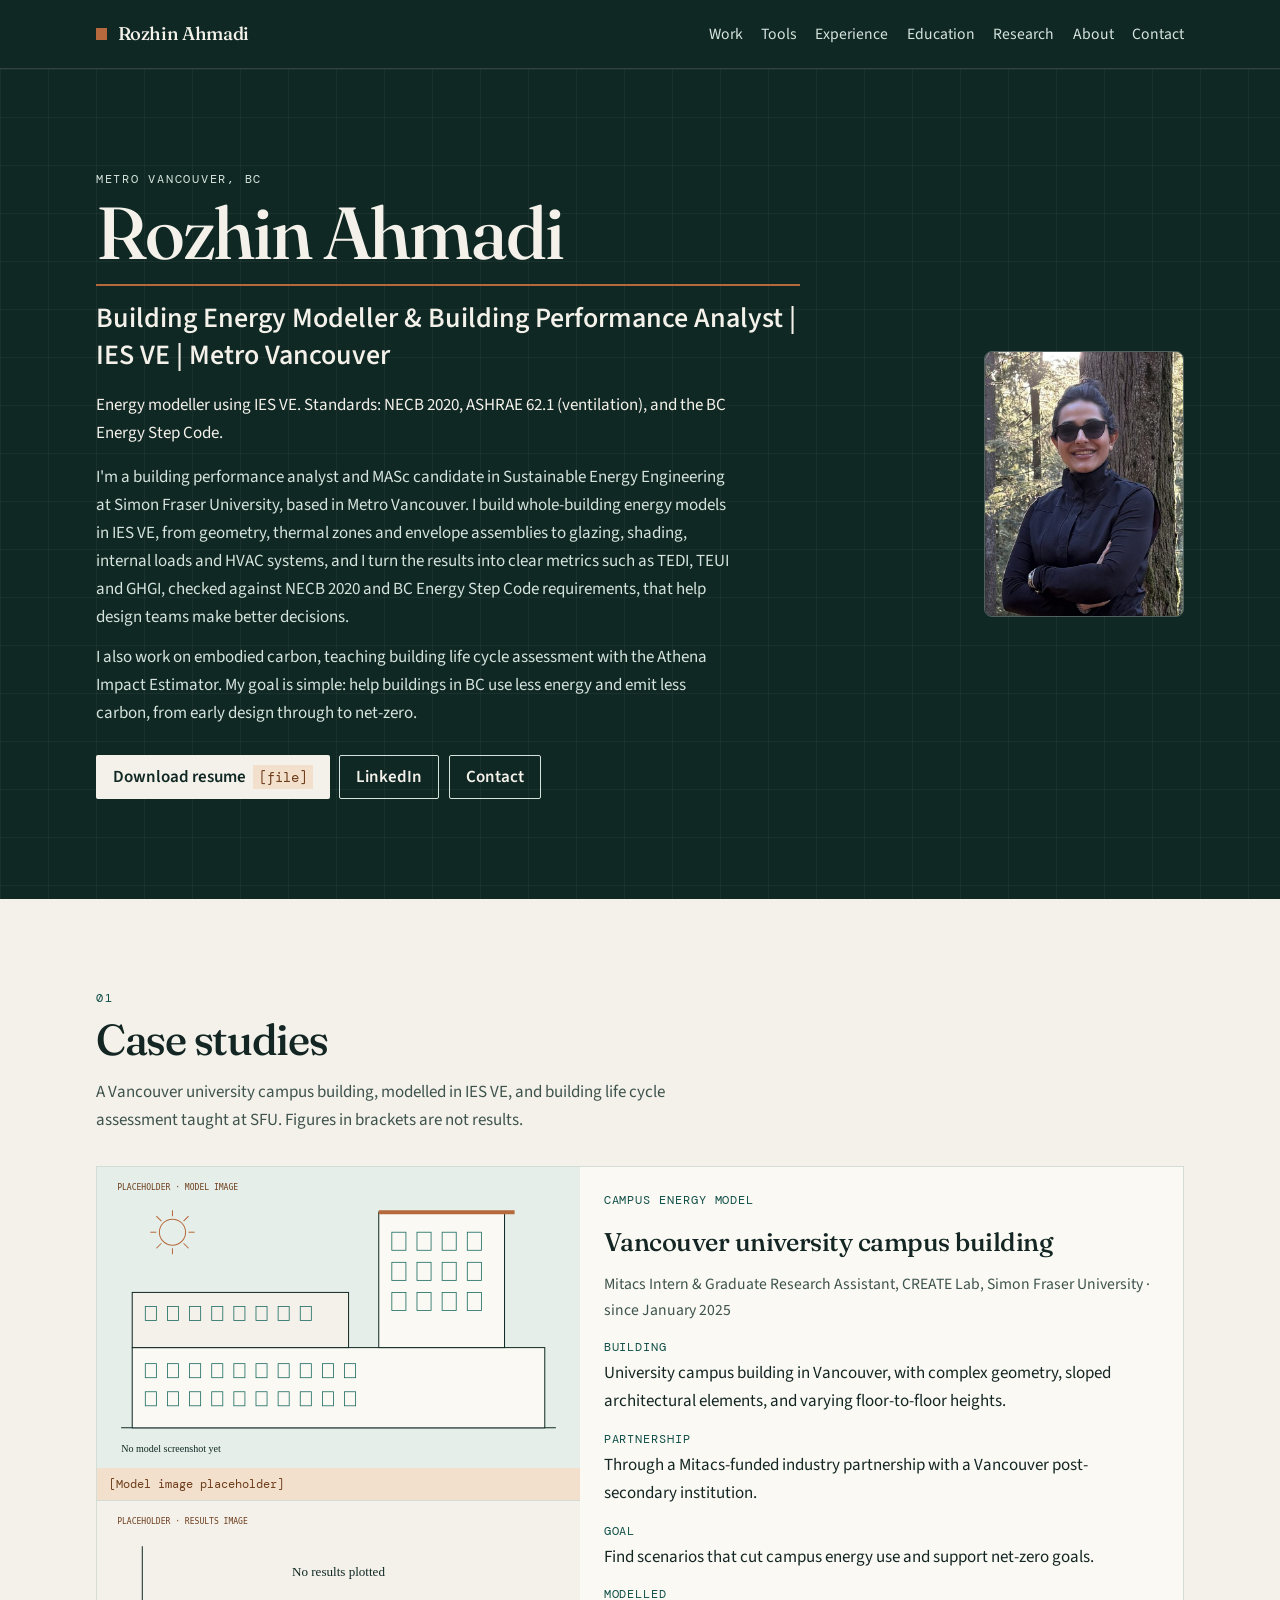
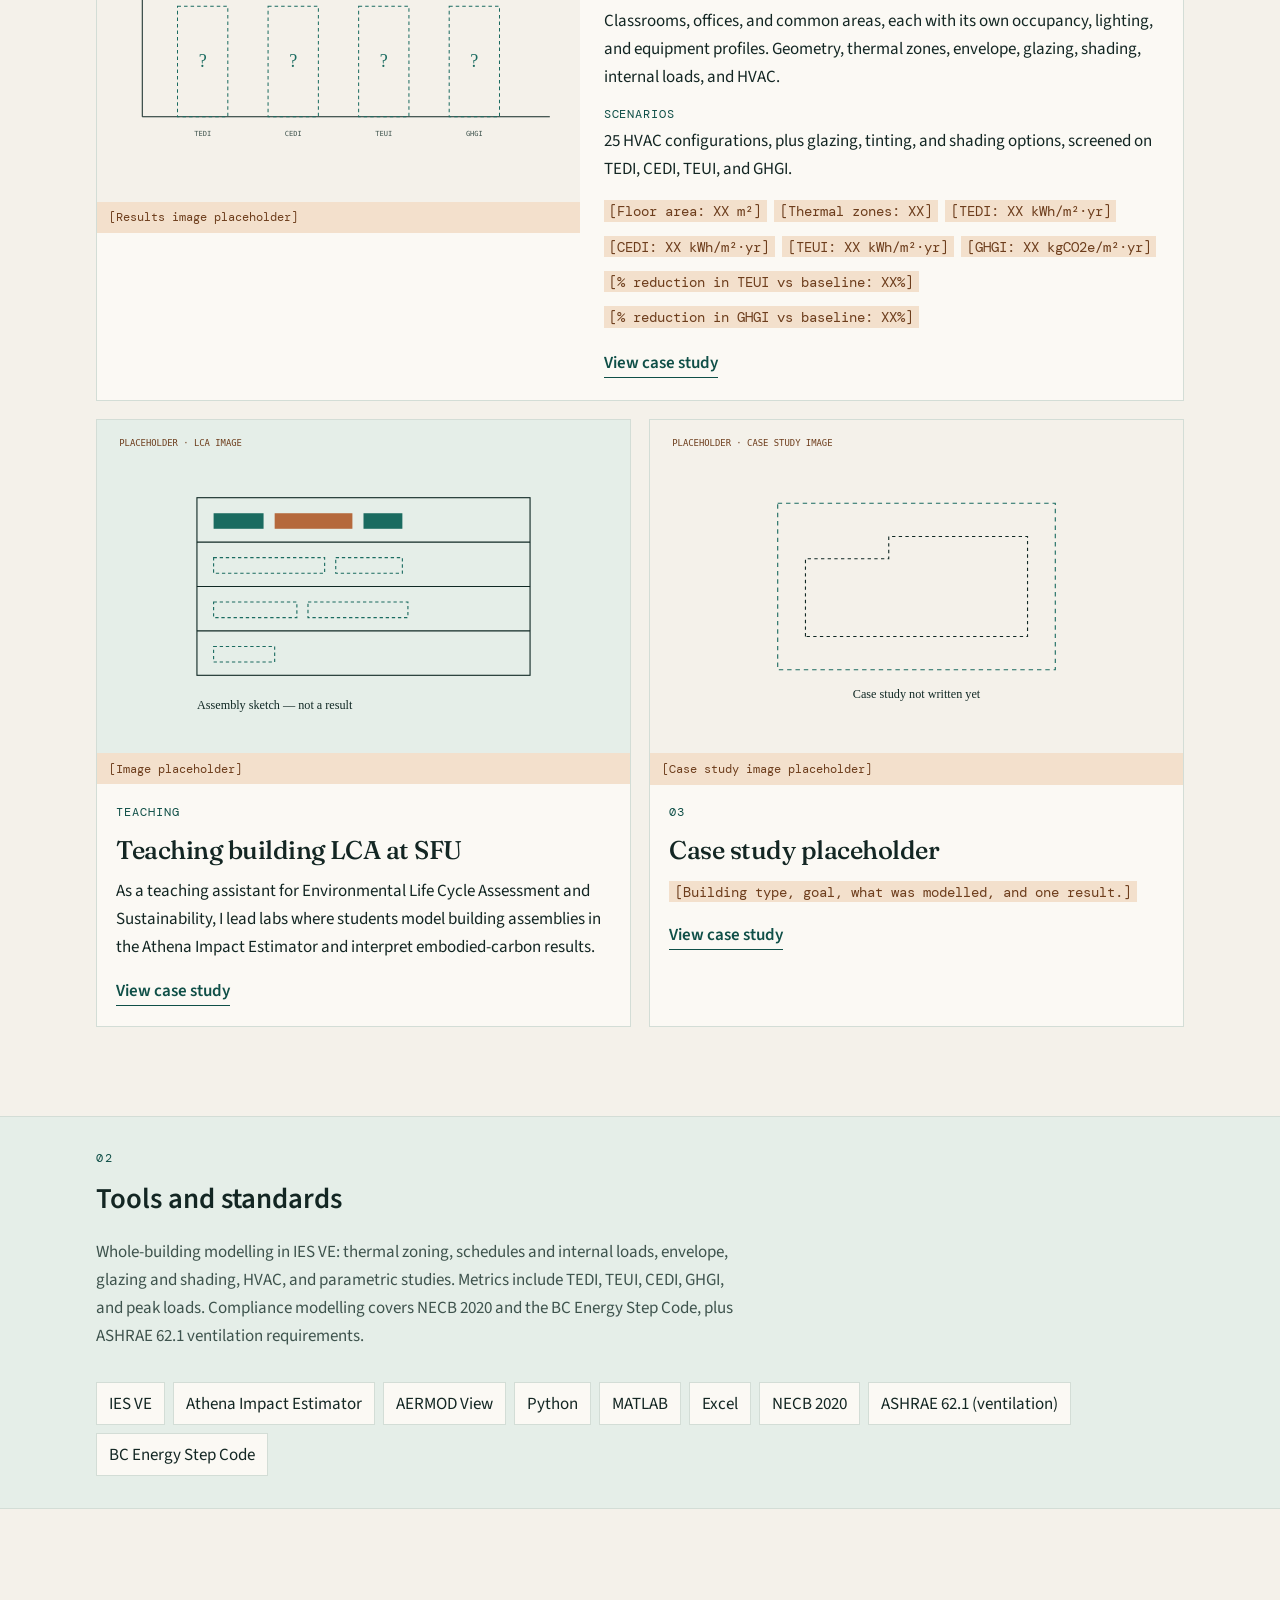
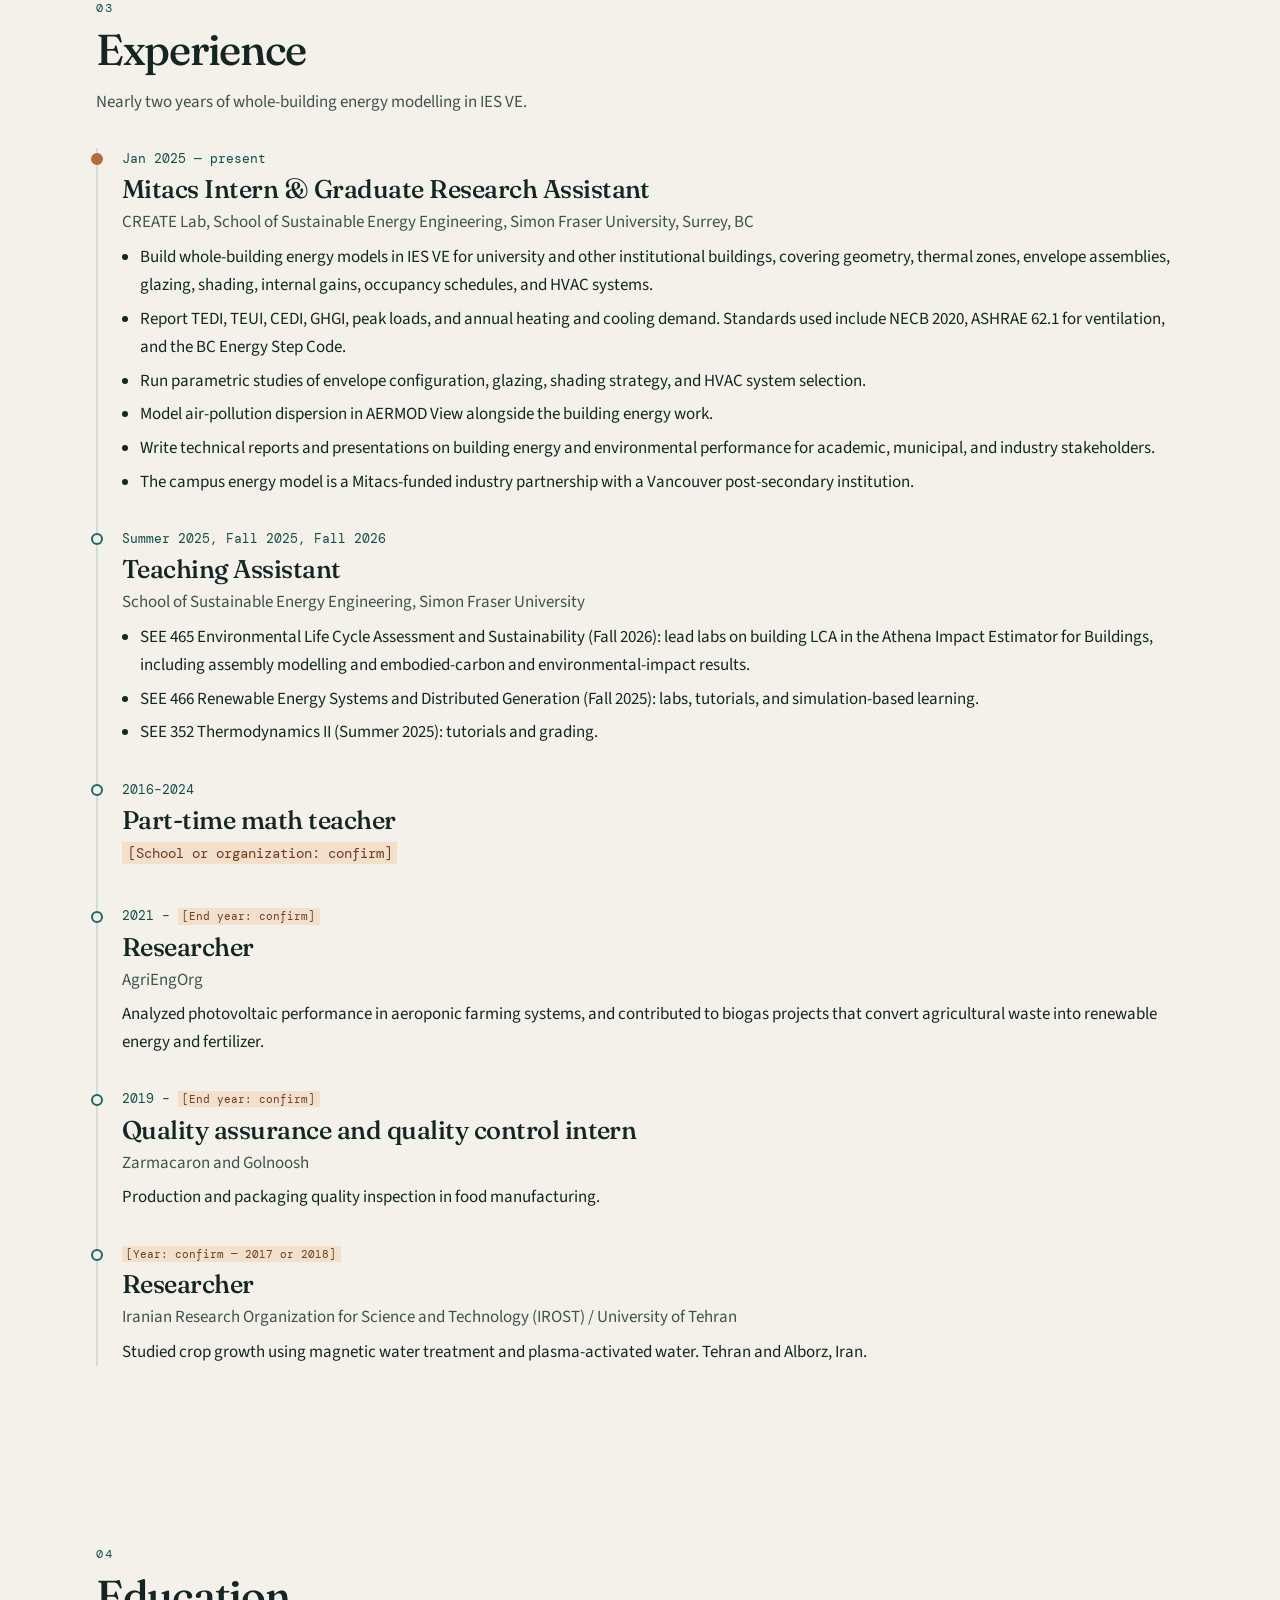
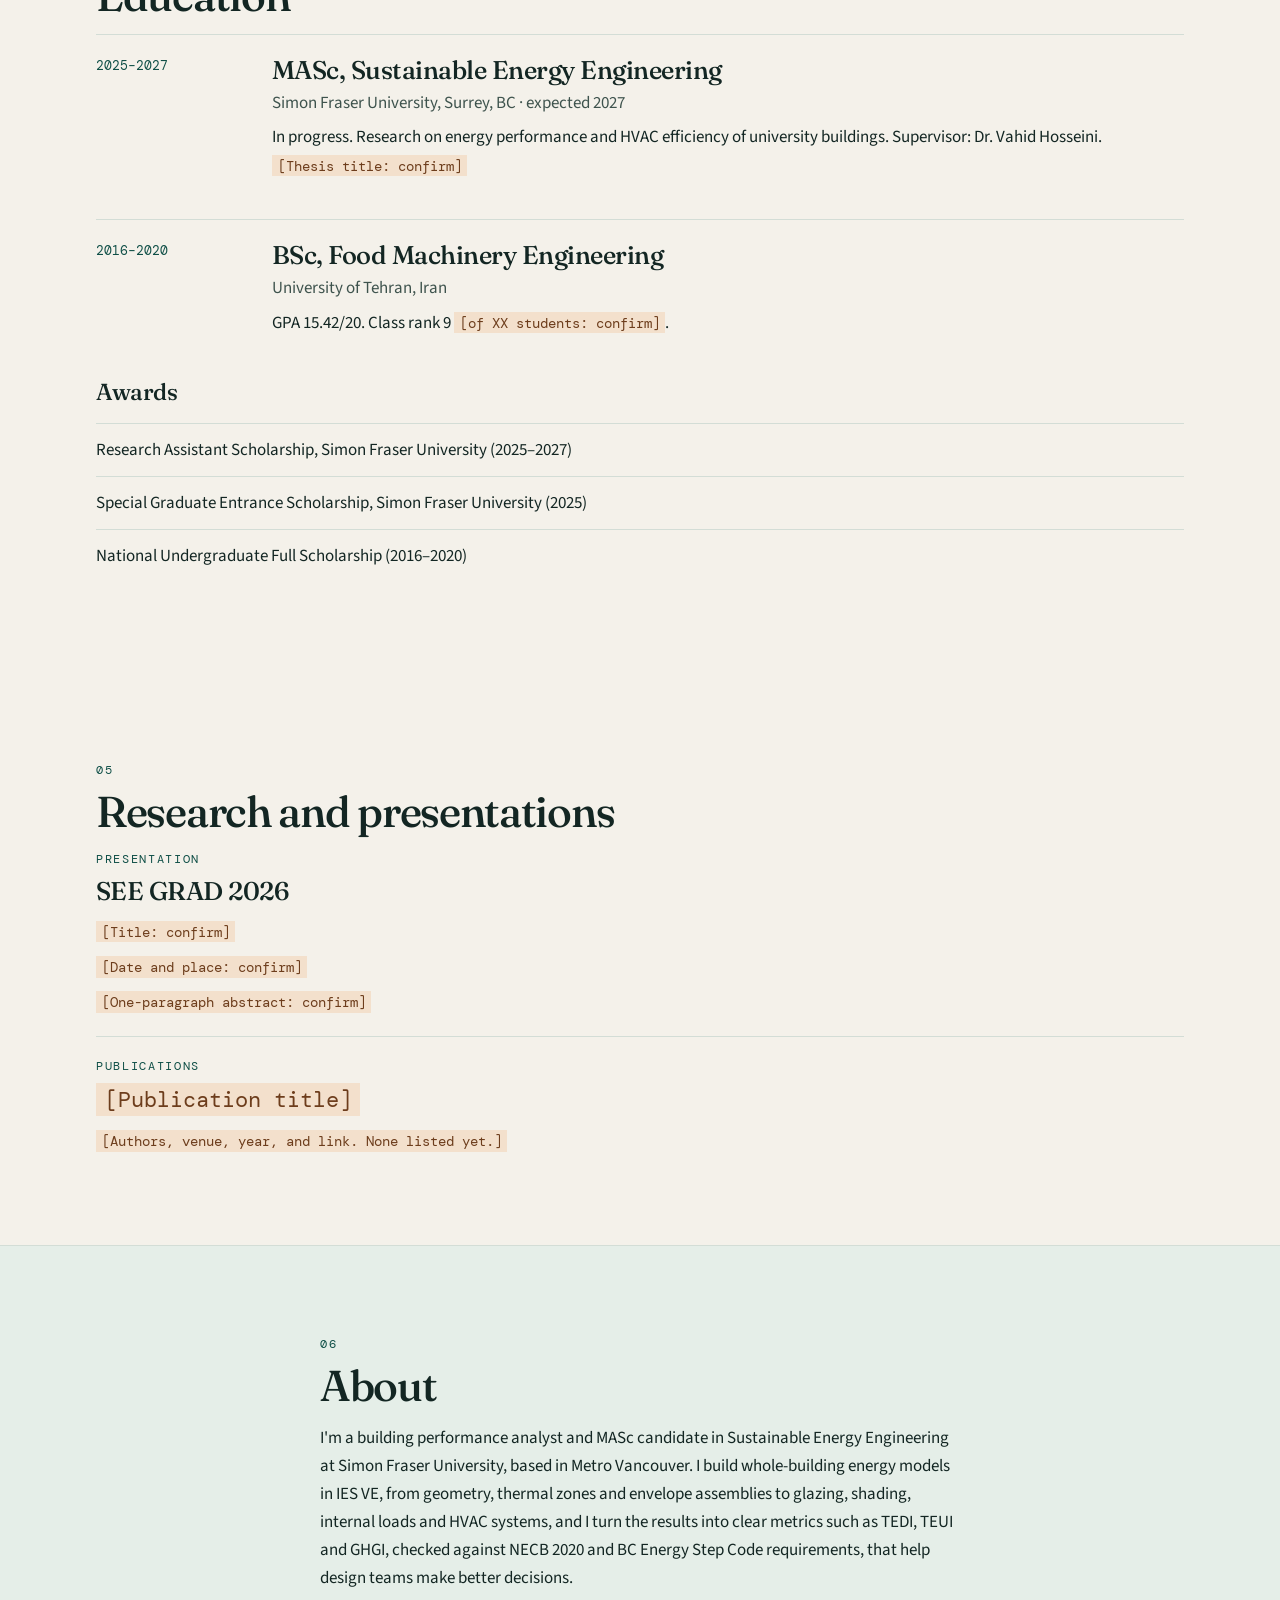
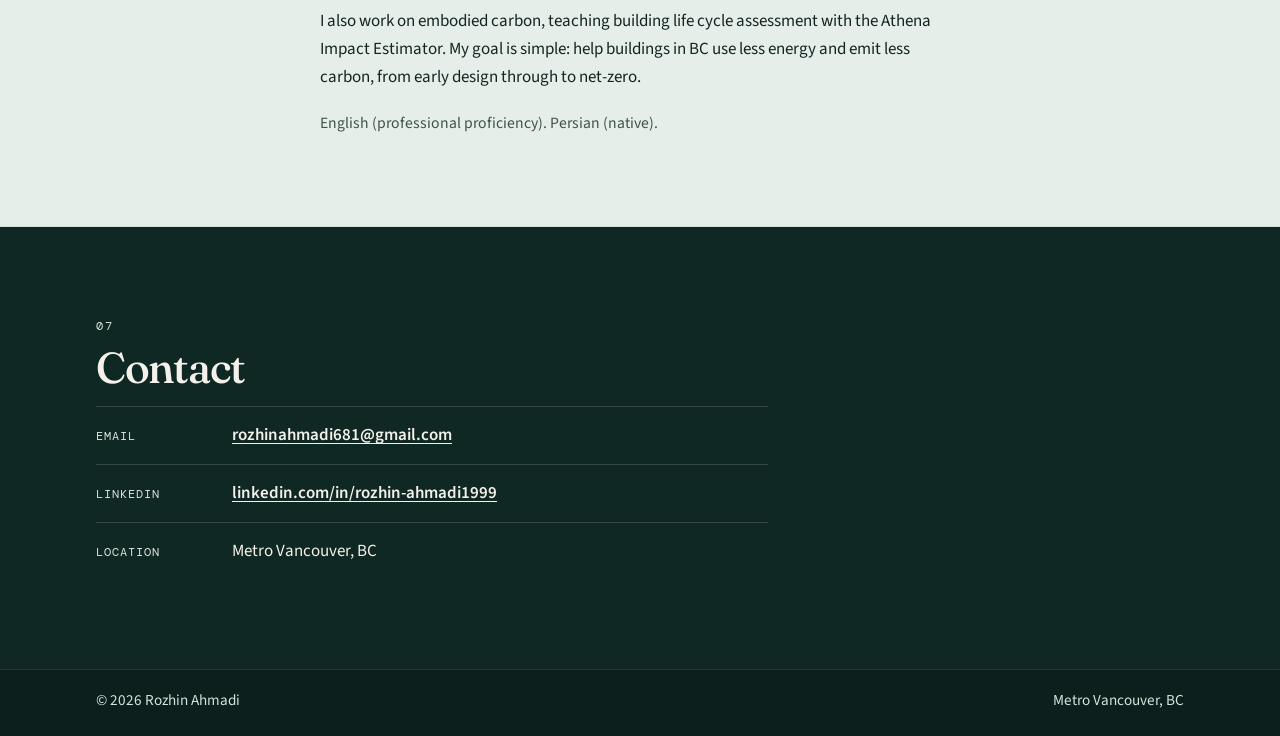
==== index.html @ dc6d111f "Add Rozhin Ahmadi's static personal site Hand-written HTML, CSS, and JS for GitHub Pages, with her b" ====
<!DOCTYPE html>
<html lang="en">
<head>
  <meta charset="utf-8">
  <meta name="viewport" content="width=device-width, initial-scale=1">
  <title>Rozhin Ahmadi — Building Energy Modeller</title>
  <meta name="description" content="Rozhin Ahmadi is a building performance analyst and MASc candidate in Metro Vancouver. She models whole buildings in IES VE and teaches building life cycle assessment.">
  <meta name="author" content="Rozhin Ahmadi">
  <meta name="theme-color" content="#102824">
  <meta name="color-scheme" content="light">
  <meta name="geo.region" content="CA-BC">
  <meta name="geo.placename" content="Metro Vancouver">
  <link rel="canonical" href="https://rozhinahmadi.github.io/">
  <meta property="og:title" content="Rozhin Ahmadi — Building Energy Modeller">
  <meta property="og:description" content="Building performance analyst in Metro Vancouver. Whole-building models in IES VE, and building life cycle assessment with the Athena Impact Estimator.">
  <meta property="og:type" content="website">
  <meta property="og:url" content="https://rozhinahmadi.github.io/">
  <meta property="og:image" content="https://rozhinahmadi.github.io/assets/img/og-image.png">
  <meta property="og:image:width" content="1200">
  <meta property="og:image:height" content="630">
  <meta property="og:locale" content="en_CA">
  <meta name="twitter:card" content="summary_large_image">
  <meta name="twitter:title" content="Rozhin Ahmadi — Building Energy Modeller">
  <meta name="twitter:description" content="Building performance analyst in Metro Vancouver. Whole-building models in IES VE, and building life cycle assessment with the Athena Impact Estimator.">
  <meta name="twitter:image" content="https://rozhinahmadi.github.io/assets/img/og-image.png">
  <link rel="icon" href="/favicon.svg" type="image/svg+xml">
  <link rel="icon" href="/favicon.ico" sizes="any">
  <link rel="apple-touch-icon" href="/assets/img/apple-touch-icon.png">
  <link rel="stylesheet" href="/css/styles.css">
  <script type="application/ld+json">
  {
    "@context": "https://schema.org",
    "@type": "Person",
    "name": "Rozhin Ahmadi",
    "jobTitle": "Building Energy Modeller and Building Performance Analyst",
    "url": "https://rozhinahmadi.github.io/",
    "sameAs": ["https://www.linkedin.com/in/rozhin-ahmadi1999"],
    "homeLocation": {
      "@type": "Place",
      "name": "Metro Vancouver, BC, Canada"
    },
    "affiliation": {
      "@type": "CollegeOrUniversity",
      "name": "Simon Fraser University"
    },
    "alumniOf": {
      "@type": "CollegeOrUniversity",
      "name": "University of Tehran"
    },
    "knowsAbout": [
      "Building energy modelling",
      "IES VE",
      "Athena Impact Estimator",
      "Embodied carbon",
      "NECB 2020",
      "ASHRAE 62.1",
      "BC Energy Step Code",
      "AERMOD View"
    ]
  }
  </script>
</head>
<body>
  <script src="/js/nav.js"></script>
  <main id="main" tabindex="-1">
    <section class="hero" id="top" aria-labelledby="hero-name">
      <div class="wrap hero-grid">
        <div class="hero-copy">
          <p class="hero-kicker">Metro Vancouver, BC</p>
          <h1 id="hero-name">Rozhin Ahmadi</h1>
          <p class="hero-role">Building Energy Modeller &amp; Building Performance Analyst | IES VE | Metro Vancouver</p>
          <p class="hero-value">Energy modeller using IES VE. Standards: NECB 2020, ASHRAE 62.1 (ventilation), and the BC Energy Step Code.</p>
          <div class="hero-intro">
            <p>I'm a building performance analyst and MASc candidate in Sustainable Energy Engineering at Simon Fraser University, based in Metro Vancouver. I build whole-building energy models in IES VE, from geometry, thermal zones and envelope assemblies to glazing, shading, internal loads and HVAC systems, and I turn the results into clear metrics such as TEDI, TEUI and GHGI, checked against NECB 2020 and BC Energy Step Code requirements, that help design teams make better decisions.</p>
            <p>I also work on embodied carbon, teaching building life cycle assessment with the Athena Impact Estimator. My goal is simple: help buildings in BC use less energy and emit less carbon, from early design through to net-zero.</p>
          </div>
          <div class="hero-actions">
            <!-- PLACEHOLDER: resume file. Replace assets/resume/Rozhin-Ahmadi-Resume.pdf. Do not publish the master resume as-is. -->
            <a class="btn btn-light" href="/assets/resume/Rozhin-Ahmadi-Resume.pdf">Download resume <span class="ph">[file]</span></a>
            <a class="btn btn-ghost" href="https://www.linkedin.com/in/rozhin-ahmadi1999" target="_blank" rel="noopener noreferrer">LinkedIn <span class="sr-only">(opens in a new tab)</span></a>
            <a class="btn btn-ghost" href="#contact">Contact</a>
          </div>
        </div>
        <!--
          Profile photo. Delete this figure to remove it.
          To swap the picture, replace assets/img/profile.jpg.
        -->
        <figure class="hero-photo">
          <img src="/assets/img/profile.jpg" width="600" height="800" alt="Rozhin Ahmadi">
        </figure>
      </div>
    </section>

    <section class="section" id="work" aria-labelledby="work-title">
      <div class="wrap">
        <p class="eyebrow">01</p>
        <h2 id="work-title">Case studies</h2>
        <p class="lede">A Vancouver university campus building, modelled in IES VE, and building life cycle assessment taught at SFU. Figures in brackets are not results.</p>

        <article class="feature">
          <div class="feature-media">
            <figure>
              <!-- PLACEHOLDER: campus model image. Drop in assets/img/campus-model.jpg and update the src. -->
              <img src="/assets/img/campus-model-placeholder.svg" width="960" height="600" alt="Placeholder drawing of a Vancouver university campus building energy model. A model screenshot has not been added yet.">
              <figcaption>[Model image placeholder]</figcaption>
            </figure>
            <figure>
              <!-- PLACEHOLDER: campus results image. Drop in assets/img/campus-results.jpg and update the src. -->
              <img src="/assets/img/campus-results-placeholder.svg" width="960" height="600" alt="Placeholder chart frame for TEDI, CEDI, TEUI, and GHGI. No results have been plotted.">
              <figcaption>[Results image placeholder]</figcaption>
            </figure>
          </div>
          <div class="feature-copy">
            <p class="k">Campus energy model</p>
            <h3><a href="/case-studies/vancouver-university-campus.html">Vancouver university campus building</a></h3>
            <p class="meta">Mitacs Intern &amp; Graduate Research Assistant, CREATE Lab, Simon Fraser University · since January 2025</p>
            <p><span class="k">Building</span> University campus building in Vancouver, with complex geometry, sloped architectural elements, and varying floor-to-floor heights.</p>
            <p><span class="k">Partnership</span> Through a Mitacs-funded industry partnership with a Vancouver post-secondary institution.</p>
            <p><span class="k">Goal</span> Find scenarios that cut campus energy use and support net-zero goals.</p>
            <p><span class="k">Modelled</span> Classrooms, offices, and common areas, each with its own occupancy, lighting, and equipment profiles. Geometry, thermal zones, envelope, glazing, shading, internal loads, and HVAC.</p>
            <p><span class="k">Scenarios</span> 25 HVAC configurations, plus glazing, tinting, and shading options, screened on TEDI, CEDI, TEUI, and GHGI.</p>
            <!-- PLACEHOLDER: campus performance numbers. No measured values are published yet. -->
            <ul class="metrics" aria-label="Result placeholders">
              <li><span class="ph">[Floor area: XX m²]</span></li>
              <li><span class="ph">[Thermal zones: XX]</span></li>
              <li><span class="ph">[TEDI: XX kWh/m²·yr]</span></li>
              <li><span class="ph">[CEDI: XX kWh/m²·yr]</span></li>
              <li><span class="ph">[TEUI: XX kWh/m²·yr]</span></li>
              <li><span class="ph">[GHGI: XX kgCO2e/m²·yr]</span></li>
              <li><span class="ph">[% reduction in TEUI vs baseline: XX%]</span></li>
              <li><span class="ph">[% reduction in GHGI vs baseline: XX%]</span></li>
            </ul>
            <a class="text-link" href="/case-studies/vancouver-university-campus.html">View case study</a>
          </div>
        </article>

        <div class="card-grid">
          <article class="card" id="teaching-lca">
            <figure>
              <!-- PLACEHOLDER: LCA teaching image. Drop in assets/img/lca-teaching.jpg and update the src. -->
              <img src="/assets/img/lca-teaching-placeholder.svg" width="960" height="600" alt="Placeholder graphic for building life cycle assessment labs. No photograph has been added yet.">
              <figcaption>[Image placeholder]</figcaption>
            </figure>
            <div class="card-body">
              <p class="k">Teaching</p>
              <h3><a href="/case-studies/teaching-building-lca.html">Teaching building LCA at SFU</a></h3>
              <p>As a teaching assistant for Environmental Life Cycle Assessment and Sustainability, I lead labs where students model building assemblies in the Athena Impact Estimator and interpret embodied-carbon results.</p>
              <a class="text-link" href="/case-studies/teaching-building-lca.html">View case study</a>
            </div>
          </article>
          <article class="card" id="case-study-3">
            <figure>
              <!-- PLACEHOLDER: third case study image. Drop in assets/img/case-03.jpg and update the src. -->
              <img src="/assets/img/case-placeholder-03.svg" width="960" height="600" alt="Placeholder image for a case study that has not been written yet.">
              <figcaption>[Case study image placeholder]</figcaption>
            </figure>
            <div class="card-body">
              <p class="k">03</p>
              <h3><a href="/case-studies/placeholder.html">Case study placeholder</a></h3>
              <p><span class="ph">[Building type, goal, what was modelled, and one result.]</span></p>
              <a class="text-link" href="/case-studies/placeholder.html">View case study</a>
            </div>
          </article>
        </div>
      </div>
    </section>

    <section class="tools" id="tools" aria-labelledby="tools-title">
      <div class="wrap">
        <p class="eyebrow">02</p>
        <h2 id="tools-title">Tools and standards</h2>
        <p class="lede">Whole-building modelling in IES VE: thermal zoning, schedules and internal loads, envelope, glazing and shading, HVAC, and parametric studies. Metrics include TEDI, TEUI, CEDI, GHGI, and peak loads. Compliance modelling covers NECB 2020 and the BC Energy Step Code, plus ASHRAE 62.1 ventilation requirements.</p>
        <ul class="tags">
          <li>IES VE</li>
          <li>Athena Impact Estimator</li>
          <li>AERMOD View</li>
          <li>Python</li>
          <li>MATLAB</li>
          <li>Excel</li>
          <li>NECB 2020</li>
          <li>ASHRAE 62.1 (ventilation)</li>
          <li>BC Energy Step Code</li>
        </ul>
      </div>
    </section>

    <section class="section" id="experience" aria-labelledby="experience-title">
      <div class="wrap">
        <p class="eyebrow">03</p>
        <h2 id="experience-title">Experience</h2>
        <p class="lede">Nearly two years of whole-building energy modelling in IES VE.</p>
        <ol class="timeline">
          <li>
            <p class="when"><time datetime="2025-01">Jan 2025</time> — present</p>
            <h3>Mitacs Intern &amp; Graduate Research Assistant</h3>
            <p class="org">CREATE Lab, School of Sustainable Energy Engineering, Simon Fraser University, Surrey, BC</p>
            <ul class="points">
              <li>Build whole-building energy models in IES VE for university and other institutional buildings, covering geometry, thermal zones, envelope assemblies, glazing, shading, internal gains, occupancy schedules, and HVAC systems.</li>
              <li>Report TEDI, TEUI, CEDI, GHGI, peak loads, and annual heating and cooling demand. Standards used include NECB 2020, ASHRAE 62.1 for ventilation, and the BC Energy Step Code.</li>
              <li>Run parametric studies of envelope configuration, glazing, shading strategy, and HVAC system selection.</li>
              <li>Model air-pollution dispersion in AERMOD View alongside the building energy work.</li>
              <li>Write technical reports and presentations on building energy and environmental performance for academic, municipal, and industry stakeholders.</li>
              <li>The campus energy model is a Mitacs-funded industry partnership with a Vancouver post-secondary institution.</li>
            </ul>
          </li>
          <li>
            <p class="when">Summer 2025, Fall 2025, Fall 2026</p>
            <h3>Teaching Assistant</h3>
            <p class="org">School of Sustainable Energy Engineering, Simon Fraser University</p>
            <ul class="points">
              <li>SEE 465 Environmental Life Cycle Assessment and Sustainability (Fall 2026): lead labs on building LCA in the Athena Impact Estimator for Buildings, including assembly modelling and embodied-carbon and environmental-impact results.</li>
              <li>SEE 466 Renewable Energy Systems and Distributed Generation (Fall 2025): labs, tutorials, and simulation-based learning.</li>
              <li>SEE 352 Thermodynamics II (Summer 2025): tutorials and grading.</li>
            </ul>
          </li>
          <li>
            <p class="when"><time datetime="2016">2016</time>–<time datetime="2024">2024</time></p>
            <h3>Part-time math teacher</h3>
            <!-- PLACEHOLDER: where the teaching happened. -->
            <p class="org"><span class="ph">[School or organization: confirm]</span></p>
          </li>
          <li>
            <p class="when"><time datetime="2021">2021</time> – <span class="ph">[End year: confirm]</span></p>
            <h3>Researcher</h3>
            <p class="org">AgriEngOrg</p>
            <p>Analyzed photovoltaic performance in aeroponic farming systems, and contributed to biogas projects that convert agricultural waste into renewable energy and fertilizer.</p>
          </li>
          <li>
            <p class="when"><time datetime="2019">2019</time> – <span class="ph">[End year: confirm]</span></p>
            <h3>Quality assurance and quality control intern</h3>
            <p class="org">Zarmacaron and Golnoosh</p>
            <p>Production and packaging quality inspection in food manufacturing.</p>
          </li>
          <li>
            <!-- PLACEHOLDER: year is 2017 or 2018. Do not pick one until it is confirmed. -->
            <p class="when"><span class="ph">[Year: confirm — 2017 or 2018]</span></p>
            <h3>Researcher</h3>
            <p class="org">Iranian Research Organization for Science and Technology (IROST) / University of Tehran</p>
            <p>Studied crop growth using magnetic water treatment and plasma-activated water. Tehran and Alborz, Iran.</p>
          </li>
        </ol>
      </div>
    </section>

    <section class="section" id="education" aria-labelledby="education-title">
      <div class="wrap">
        <p class="eyebrow">04</p>
        <h2 id="education-title">Education</h2>
        <ul class="edu">
          <li>
            <p class="edu-when"><time datetime="2025">2025</time>–<time datetime="2027">2027</time></p>
            <div>
              <h3>MASc, Sustainable Energy Engineering</h3>
              <p class="org">Simon Fraser University, Surrey, BC · expected 2027</p>
              <p>In progress. Research on energy performance and HVAC efficiency of university buildings. Supervisor: Dr. Vahid Hosseini.</p>
              <!-- PLACEHOLDER: thesis title. -->
              <p><span class="ph">[Thesis title: confirm]</span></p>
            </div>
          </li>
          <li>
            <p class="edu-when"><time datetime="2016">2016</time>–<time datetime="2020">2020</time></p>
            <div>
              <h3>BSc, Food Machinery Engineering</h3>
              <p class="org">University of Tehran, Iran</p>
              <p>GPA 15.42/20. Class rank 9 <span class="ph">[of XX students: confirm]</span>.</p>
            </div>
          </li>
        </ul>
        <h3>Awards</h3>
        <ul class="awards">
          <li>Research Assistant Scholarship, Simon Fraser University (2025–2027)</li>
          <li>Special Graduate Entrance Scholarship, Simon Fraser University (2025)</li>
          <li>National Undergraduate Full Scholarship (2016–2020)</li>
        </ul>
      </div>
    </section>

    <section class="section" id="research" aria-labelledby="research-title">
      <div class="wrap">
        <p class="eyebrow">05</p>
        <h2 id="research-title">Research and presentations</h2>
        <div class="stack">
          <article class="entry">
            <p class="eyebrow">Presentation</p>
            <h3>SEE GRAD 2026</h3>
            <!-- PLACEHOLDER: presentation details. -->
            <ul class="ph-list">
              <li><span class="ph">[Title: confirm]</span></li>
              <li><span class="ph">[Date and place: confirm]</span></li>
              <li><span class="ph">[One-paragraph abstract: confirm]</span></li>
            </ul>
          </article>
          <article class="entry">
            <p class="eyebrow">Publications</p>
            <!-- PLACEHOLDER: publications. Add one article per paper. -->
            <h3><span class="ph">[Publication title]</span></h3>
            <p><span class="ph">[Authors, venue, year, and link. None listed yet.]</span></p>
          </article>
        </div>
      </div>
    </section>

    <section class="section about" id="about" aria-labelledby="about-title">
      <div class="wrap narrow">
        <p class="eyebrow">06</p>
        <h2 id="about-title">About</h2>
        <p>I'm a building performance analyst and MASc candidate in Sustainable Energy Engineering at Simon Fraser University, based in Metro Vancouver. I build whole-building energy models in IES VE, from geometry, thermal zones and envelope assemblies to glazing, shading, internal loads and HVAC systems, and I turn the results into clear metrics such as TEDI, TEUI and GHGI, checked against NECB 2020 and BC Energy Step Code requirements, that help design teams make better decisions.</p>
        <p>I also work on embodied carbon, teaching building life cycle assessment with the Athena Impact Estimator. My goal is simple: help buildings in BC use less energy and emit less carbon, from early design through to net-zero.</p>
        <p class="meta">English (professional proficiency). Persian (native).</p>
      </div>
    </section>

    <section class="section contact" id="contact" aria-labelledby="contact-title">
      <div class="wrap">
        <p class="eyebrow">07</p>
        <h2 id="contact-title">Contact</h2>
        <ul class="contact-list">
          <li>
            <span class="contact-label">Email</span>
            <!-- Address is entity-encoded so the mailto still works in a browser. -->
            <a href="mailto:rozhinahmadi681&#64;gmail.com">rozhinahmadi681&#64;gmail.com</a>
          </li>
          <li>
            <span class="contact-label">LinkedIn</span>
            <a href="https://www.linkedin.com/in/rozhin-ahmadi1999" target="_blank" rel="noopener noreferrer">linkedin.com/in/rozhin-ahmadi1999 <span class="sr-only">(opens in a new tab)</span></a>
          </li>
          <li>
            <span class="contact-label">Location</span>
            <span>Metro Vancouver, BC</span>
          </li>
        </ul>
      </div>
    </section>
  </main>
  <script src="/js/footer.js"></script>
  <script src="/js/main.js"></script>
</body>
</html>
---- css/styles.css ----
/* Rozhin Ahmadi — personal site
   Palette, type, and spacing live in :root. Edit those first.
   Placeholder chips use --ph-bg / --ph-ink so unknowns stay obvious.
   Fonts are SIL Open Font License; see assets/fonts/OFL-*.txt. */

@font-face {
  font-family: "Fraunces";
  font-style: normal;
  font-weight: 500 600;
  font-display: swap;
  src: url("../assets/fonts/fraunces-latin.woff2") format("woff2");
  unicode-range: U+0000-00FF, U+0131, U+0152-0153, U+02BB-02BC, U+02C6, U+02DA, U+02DC, U+0304, U+0308, U+0329, U+2000-206F, U+20AC, U+2122, U+2191, U+2193, U+2212, U+2215, U+FEFF, U+FFFD;
}

@font-face {
  font-family: "Source Sans 3";
  font-style: normal;
  font-weight: 400 600;
  font-display: swap;
  src: url("../assets/fonts/source-sans-3-latin.woff2") format("woff2");
  unicode-range: U+0000-00FF, U+0131, U+0152-0153, U+02BB-02BC, U+02C6, U+02DA, U+02DC, U+0304, U+0308, U+0329, U+2000-206F, U+20AC, U+2122, U+2191, U+2193, U+2212, U+2215, U+FEFF, U+FFFD;
}

@font-face {
  font-family: "DM Mono";
  font-style: normal;
  font-weight: 400;
  font-display: swap;
  src: url("../assets/fonts/dm-mono-400.woff2") format("woff2");
  unicode-range: U+0000-00FF, U+0131, U+0152-0153, U+02BB-02BC, U+02C6, U+02DA, U+02DC, U+0304, U+0308, U+0329, U+2000-206F, U+20AC, U+2122, U+2191, U+2193, U+2212, U+2215, U+FEFF, U+FFFD;
}

@font-face {
  font-family: "DM Mono";
  font-style: normal;
  font-weight: 500;
  font-display: swap;
  src: url("../assets/fonts/dm-mono-500.woff2") format("woff2");
  unicode-range: U+0000-00FF, U+0131, U+0152-0153, U+02BB-02BC, U+02C6, U+02DA, U+02DC, U+0304, U+0308, U+0329, U+2000-206F, U+20AC, U+2122, U+2191, U+2193, U+2212, U+2215, U+FEFF, U+FFFD;
}

:root {
  --paper: #f4f1ea;
  --paper-raised: #fbf9f4;
  --ink: #132623;
  --ink-soft: #3e534d;
  --line: #d3ddd6;
  --sage: #e5eee8;
  --forest: #102824;
  --forest-deep: #0c1f1c;
  --cream: #f4f1ea;
  --cream-dim: #d5e3dc;
  --teal: #1a6b60;
  --teal-deep: #0f4f47;
  --clay: #b5693c;
  --ph-bg: #f3e0cc;
  --ph-ink: #6d3d1c;
  --font-serif: "Fraunces", "Iowan Old Style", "Palatino Linotype", Palatino, serif;
  --font-sans: "Source Sans 3", "Segoe UI", sans-serif;
  --font-mono: "DM Mono", ui-monospace, "Cascadia Mono", monospace;
  --nav-h: 4.25rem;
  --max: 68rem;
  --gutter: clamp(1.25rem, 4vw, 2.5rem);
  --shadow: 0 1px 0 rgba(19, 38, 35, 0.04);
}

*,
*::before,
*::after {
  box-sizing: border-box;
}

html {
  scroll-behavior: smooth;
  scroll-padding-top: calc(var(--nav-h) + 0.75rem);
}

body {
  margin: 0;
  background: var(--paper);
  color: var(--ink);
  font-family: var(--font-sans);
  font-size: 1.0625rem;
  line-height: 1.65;
  text-rendering: optimizeLegibility;
}

img {
  max-width: 100%;
  height: auto;
  display: block;
}

h1, h2, h3, p, ul, ol, dl, figure, blockquote {
  margin: 0;
}

ul, ol {
  padding: 0;
  list-style: none;
}

a {
  color: var(--teal-deep);
  text-underline-offset: 0.18em;
}

a:hover {
  color: var(--ink);
}

:focus-visible {
  outline: 2px solid var(--ink);
  outline-offset: 3px;
}

.hero :focus-visible,
.page-hero :focus-visible,
.site-header :focus-visible,
.contact :focus-visible,
.site-footer :focus-visible {
  outline-color: var(--cream);
}

.skip {
  position: fixed;
  left: 0.75rem;
  top: 0.55rem;
  z-index: 80;
  transform: translateY(-160%);
  background: var(--cream);
  color: var(--ink);
  font-weight: 600;
  text-decoration: none;
  padding: 0.5rem 0.8rem;
}

.skip:focus {
  transform: none;
}

.sr-only {
  position: absolute;
  width: 1px;
  height: 1px;
  padding: 0;
  margin: -1px;
  overflow: hidden;
  clip: rect(0, 0, 0, 0);
  white-space: nowrap;
  border: 0;
}

#main:focus {
  outline: none;
}

.wrap {
  width: min(var(--max), calc(100% - (var(--gutter) * 2)));
  margin-inline: auto;
}

.narrow {
  max-width: 40rem;
}

/* Placeholder chips. Keep this treatment so unknowns stay visible. */
.ph {
  font-family: var(--font-mono);
  font-size: 0.84em;
  font-weight: 400;
  font-style: normal;
  letter-spacing: 0;
  text-transform: none;
  line-height: 1.45;
  color: var(--ph-ink);
  background: var(--ph-bg);
  padding: 0.12em 0.4em;
  box-decoration-break: clone;
  -webkit-box-decoration-break: clone;
  overflow-wrap: anywhere;
}

.site-header {
  position: sticky;
  top: 0;
  z-index: 40;
  background: var(--forest);
  border-bottom: 1px solid rgba(244, 241, 234, 0.14);
}

.nav {
  position: relative;
  width: min(var(--max), calc(100% - (var(--gutter) * 2)));
  margin-inline: auto;
  min-height: var(--nav-h);
  display: flex;
  align-items: center;
  justify-content: space-between;
  gap: 1rem;
}

.nav-mark {
  display: inline-flex;
  align-items: center;
  gap: 0.65rem;
  color: var(--cream);
  text-decoration: none;
  font-family: var(--font-serif);
  font-weight: 500;
  font-size: 1.15rem;
  letter-spacing: -0.02em;
}

.nav-mark:hover {
  color: var(--cream);
}

.nav-mark-block {
  width: 0.7rem;
  height: 0.7rem;
  background: var(--clay);
  flex: none;
}

.nav-toggle {
  display: none;
  background: transparent;
  color: var(--cream);
  border: 1px solid var(--cream-dim);
  min-height: 2.5rem;
  padding: 0.3rem 0.8rem;
  font: inherit;
  font-size: 0.95rem;
  cursor: pointer;
}

.nav-links {
  display: flex;
  align-items: center;
  gap: 1.15rem;
}

.nav-links a {
  color: var(--cream-dim);
  text-decoration: none;
  font-size: 0.98rem;
}

.nav-links a:hover,
.nav-links a[aria-current="true"] {
  color: var(--cream);
}

.nav-links a[aria-current="true"] {
  box-shadow: inset 0 -2px 0 var(--clay);
}

.hero {
  background-color: var(--forest);
  background-image:
    linear-gradient(rgba(244, 241, 234, 0.045) 1px, transparent 1px),
    linear-gradient(90deg, rgba(244, 241, 234, 0.045) 1px, transparent 1px);
  background-size: 3rem 3rem;
  color: var(--cream);
}

.hero-grid {
  display: grid;
  grid-template-columns: minmax(0, 1fr) auto;
  gap: clamp(1.5rem, 5vw, 4.5rem);
  align-items: center;
  padding-block: clamp(3.25rem, 8vw, 6.25rem);
}

.hero-kicker {
  font-family: var(--font-mono);
  font-size: 0.78rem;
  letter-spacing: 0.14em;
  text-transform: uppercase;
  color: var(--cream-dim);
}

.hero h1 {
  margin: 0.35rem 0 0.85rem;
  font-family: var(--font-serif);
  font-weight: 500;
  font-size: clamp(2.45rem, 6.4vw, 4.6rem);
  line-height: 1.02;
  letter-spacing: -0.03em;
  color: var(--cream);
}

.hero-role {
  margin: 0 0 1.1rem;
  padding-top: 0.9rem;
  border-top: 2px solid var(--clay);
  max-width: 44rem;
  font-size: clamp(1.28rem, 2.5vw, 1.75rem);
  font-weight: 560;
  line-height: 1.3;
  color: var(--cream);
}

.hero-value {
  max-width: 40rem;
  margin-bottom: 1rem;
  color: var(--cream);
}

.hero-intro {
  max-width: 40rem;
  color: var(--cream-dim);
}

.hero-intro p + p {
  margin-top: 0.75rem;
}

.hero-actions {
  display: flex;
  flex-wrap: wrap;
  gap: 0.6rem;
  margin-top: 1.75rem;
}

.hero-photo {
  width: 12.5rem;
  margin: 0;
}

.hero-photo img {
  width: 100%;
  aspect-ratio: 3 / 4;
  object-fit: cover;
  object-position: center 18%;
  border-radius: 8px;
  border: 1px solid rgba(244, 241, 234, 0.28);
}

.btn {
  display: inline-flex;
  align-items: center;
  justify-content: center;
  gap: 0.45rem;
  min-height: 2.75rem;
  padding: 0.5rem 1rem;
  border: 1px solid transparent;
  border-radius: 2px;
  font: inherit;
  font-weight: 600;
  text-decoration: none;
  line-height: 1.2;
}

.btn-light {
  background: var(--cream);
  color: var(--forest);
}

.btn-light:hover {
  background: #fff;
  color: var(--forest);
}

.btn-ghost {
  background: transparent;
  color: var(--cream);
  border-color: var(--cream-dim);
}

.btn-ghost:hover {
  background: rgba(244, 241, 234, 0.08);
  color: var(--cream);
}

.section {
  padding-block: clamp(3.25rem, 7vw, 5.75rem);
}

.eyebrow {
  font-family: var(--font-mono);
  font-size: 0.75rem;
  letter-spacing: 0.14em;
  text-transform: uppercase;
  color: var(--teal-deep);
  margin-bottom: 0.45rem;
}

.section h2,
.page-hero h1,
.plain-title {
  font-family: var(--font-serif);
  font-weight: 500;
  letter-spacing: -0.03em;
  line-height: 1.12;
}

.section h2 {
  font-size: clamp(2rem, 4vw, 2.7rem);
  margin-bottom: 0.85rem;
}

.lede {
  max-width: 40rem;
  color: var(--ink-soft);
  margin-bottom: 2rem;
}

.feature {
  display: grid;
  grid-template-columns: minmax(16rem, 0.92fr) minmax(0, 1.15fr);
  background: var(--paper-raised);
  border: 1px solid var(--line);
}

.feature-media figure + figure {
  border-top: 1px solid var(--line);
}

.feature-media img,
.card img,
.study-figure img {
  width: 100%;
  aspect-ratio: 16 / 10;
  object-fit: cover;
  background: var(--sage);
}

.feature-media figcaption,
.card figcaption,
.study-figure figcaption {
  font-family: var(--font-mono);
  font-size: 0.75rem;
  line-height: 1.4;
  color: var(--ph-ink);
  background: var(--ph-bg);
  padding: 0.45rem 0.75rem;
}

.feature-copy {
  display: flex;
  flex-direction: column;
  gap: 0.9rem;
  padding: 1.5rem 1.5rem 1.35rem;
}

.feature-copy h3,
.card h3,
.entry h3,
.timeline h3,
.edu h3 {
  font-family: var(--font-serif);
  font-weight: 500;
  font-size: clamp(1.35rem, 2vw, 1.7rem);
  letter-spacing: -0.02em;
  line-height: 1.2;
}

.feature-copy h3 a,
.card h3 a {
  color: inherit;
  text-decoration: none;
}

.feature-copy h3 a:hover,
.card h3 a:hover {
  text-decoration: underline;
  text-underline-offset: 0.15em;
}

.k {
  display: block;
  margin-bottom: 0.15rem;
  font-family: var(--font-mono);
  font-size: 0.72rem;
  letter-spacing: 0.08em;
  text-transform: uppercase;
  color: var(--teal-deep);
}

.meta {
  color: var(--ink-soft);
  font-size: 0.98rem;
}

.metrics {
  display: flex;
  flex-wrap: wrap;
  gap: 0.45rem;
}

.text-link {
  display: inline-block;
  width: fit-content;
  margin-top: 0.25rem;
  font-weight: 600;
  color: var(--teal-deep);
  text-decoration: none;
  border-bottom: 1px solid currentColor;
}

.text-link:hover {
  color: var(--ink);
}

.card-grid {
  display: grid;
  grid-template-columns: 1fr 1fr;
  gap: 1.15rem;
  margin-top: 1.15rem;
}

.card {
  display: flex;
  flex-direction: column;
  background: var(--paper-raised);
  border: 1px solid var(--line);
}

.card-body {
  display: flex;
  flex-direction: column;
  gap: 0.7rem;
  flex: 1;
  padding: 1.15rem 1.2rem 1.25rem;
}

.tools {
  background: var(--sage);
  border-top: 1px solid var(--line);
  border-bottom: 1px solid var(--line);
  padding-block: 2rem;
}

.tools h2 {
  font-size: clamp(1.45rem, 2.5vw, 1.8rem);
  margin-bottom: 0.9rem;
}

.tags {
  display: flex;
  flex-wrap: wrap;
  gap: 0.5rem;
  align-items: center;
}

.tags li {
  background: var(--paper-raised);
  border: 1px solid var(--line);
  padding: 0.4rem 0.75rem;
}

.tags li.is-confirm {
  background: transparent;
  border: none;
  padding: 0;
}

.timeline {
  border-left: 2px solid var(--line);
}

.timeline > li {
  position: relative;
  padding: 0 0 2rem 1.5rem;
}

.timeline > li:last-child {
  padding-bottom: 0;
}

.timeline > li::before {
  content: "";
  position: absolute;
  left: -7px;
  top: 0.35rem;
  width: 12px;
  height: 12px;
  border-radius: 50%;
  background: var(--paper);
  border: 2px solid var(--teal);
}

.timeline > li:first-child::before {
  background: var(--clay);
  border-color: var(--clay);
}

.points {
  list-style: disc;
  margin-top: 0.45rem;
  padding-left: 1.15rem;
}

.points li + li {
  margin-top: 0.35rem;
}

.when,
.edu-when {
  font-family: var(--font-mono);
  font-size: 0.82rem;
  color: var(--teal-deep);
  margin-bottom: 0.3rem;
}

.org {
  color: var(--ink-soft);
  margin: 0.2rem 0 0.4rem;
}

.edu li,
.stack > * + * {
  border-top: 1px solid var(--line);
  margin-top: 0;
  padding-top: 1.25rem;
}

.edu li + li,
.stack > * + * {
  margin-top: 1.25rem;
}

.edu li {
  display: grid;
  grid-template-columns: 9.5rem minmax(0, 1fr);
  gap: 1rem 1.5rem;
  padding-bottom: 1.25rem;
}

.edu li:last-child {
  padding-bottom: 0;
}

.edu + h3 {
  margin-top: 2.25rem;
  font-family: var(--font-serif);
  font-weight: 500;
  font-size: 1.45rem;
  letter-spacing: -0.02em;
}

.awards {
  margin-top: 0.75rem;
}

.awards li {
  padding: 0.75rem 0;
  border-top: 1px solid var(--line);
}

code {
  font-family: var(--font-mono);
  font-size: 0.86em;
}

.entry .eyebrow {
  margin-bottom: 0.35rem;
}

.entry h3 {
  margin-bottom: 0.7rem;
}

.ph-list {
  display: flex;
  flex-direction: column;
  align-items: flex-start;
  gap: 0.45rem;
}

.about p + p {
  margin-top: 0.9rem;
}

.about .meta {
  margin-top: 1.25rem;
}

.about {
  background: var(--sage);
  border-top: 1px solid var(--line);
  border-bottom: 1px solid var(--line);
}

.contact {
  background: var(--forest);
  color: var(--cream);
}

.contact h2,
.contact .eyebrow {
  color: var(--cream);
}

.contact .eyebrow {
  color: var(--cream-dim);
}

.contact-list {
  max-width: 42rem;
  margin-top: 0.5rem;
}

.contact-list li {
  display: grid;
  grid-template-columns: 7.5rem minmax(0, 1fr);
  gap: 1rem;
  align-items: baseline;
  padding: 0.9rem 0;
  border-top: 1px solid rgba(244, 241, 234, 0.16);
}

.contact-label {
  font-family: var(--font-mono);
  font-size: 0.75rem;
  letter-spacing: 0.08em;
  text-transform: uppercase;
  color: var(--cream-dim);
}

.contact a {
  color: var(--cream);
  font-weight: 600;
  overflow-wrap: anywhere;
}

.contact a:hover {
  color: #fff;
}

.site-footer {
  background: var(--forest-deep);
  color: var(--cream-dim);
  padding-block: 1.15rem 1.4rem;
  border-top: 1px solid rgba(244, 241, 234, 0.1);
  font-size: 0.95rem;
}

.footer-inner {
  display: flex;
  justify-content: space-between;
  gap: 0.5rem 1.5rem;
  flex-wrap: wrap;
}

.page-hero {
  background: var(--forest);
  color: var(--cream);
  padding-block: clamp(2.4rem, 6vw, 4.25rem);
}

.page-hero .eyebrow,
.page-hero a {
  color: var(--cream-dim);
}

.page-hero a:hover {
  color: var(--cream);
}

.page-hero h1 {
  max-width: 22ch;
  margin: 0.2rem 0 0.8rem;
  font-size: clamp(2.15rem, 5vw, 3.5rem);
  color: var(--cream);
}

.plain-title {
  font-size: clamp(2rem, 4vw, 2.7rem);
  margin-bottom: 0.85rem;
}

.page-hero p {
  max-width: 38rem;
  color: var(--cream-dim);
}

.back {
  margin-bottom: 1.25rem;
}

.facts div {
  display: grid;
  grid-template-columns: 9.5rem minmax(0, 1fr);
  gap: 0.75rem 1.25rem;
  padding: 0.9rem 0;
  border-top: 1px solid var(--line);
}

.facts dt {
  font-family: var(--font-mono);
  font-size: 0.75rem;
  letter-spacing: 0.08em;
  text-transform: uppercase;
  color: var(--teal-deep);
}

.figure-grid {
  display: grid;
  grid-template-columns: 1fr 1fr;
  gap: 1rem;
  margin-top: 1.75rem;
}

.study-figure {
  border: 1px solid var(--line);
  background: var(--paper-raised);
}

.study-figure.is-single {
  margin-top: 1.75rem;
  max-width: 40rem;
}

.note {
  margin-top: 1.5rem;
  max-width: 42rem;
  color: var(--ink-soft);
}

@media (max-width: 980px) {
  .nav-toggle {
    display: inline-flex;
  }

  .nav-links {
    display: none;
    position: absolute;
    top: 100%;
    left: calc(var(--gutter) * -1);
    right: calc(var(--gutter) * -1);
    flex-direction: column;
    align-items: stretch;
    gap: 0;
    padding: 0.25rem var(--gutter) 0.85rem;
    background: var(--forest);
    border-bottom: 1px solid rgba(244, 241, 234, 0.14);
  }

  .nav-links.is-open {
    display: flex;
  }

  .nav-links a {
    display: block;
    padding: 0.7rem 0;
    border-top: 1px solid rgba(244, 241, 234, 0.12);
  }

  .nav-links a[aria-current="true"] {
    box-shadow: inset 3px 0 0 var(--clay);
  }
}

@media (max-width: 800px) {
  .hero-grid,
  .feature,
  .card-grid,
  .figure-grid {
    grid-template-columns: 1fr;
  }

  .hero-photo {
    width: 8.25rem;
    order: -1;
  }

  .edu li,
  .facts div,
  .contact-list li {
    grid-template-columns: 1fr;
    gap: 0.2rem;
  }
}

@media (max-width: 520px) {
  .hero-actions {
    flex-direction: column;
    align-items: stretch;
  }

  .footer-inner {
    flex-direction: column;
  }
}

@media (prefers-reduced-motion: reduce) {
  html {
    scroll-behavior: auto;
  }

  *,
  *::before,
  *::after {
    transition: none !important;
    animation: none !important;
  }
}

@media print {
  .site-header,
  .hero-actions,
  .nav-toggle,
  .skip {
    display: none !important;
  }

  body,
  .hero,
  .contact,
  .site-footer,
  .page-hero,
  .tools,
  .about {
    background: #fff;
    color: #000;
  }

  a {
    color: #000;
  }
}
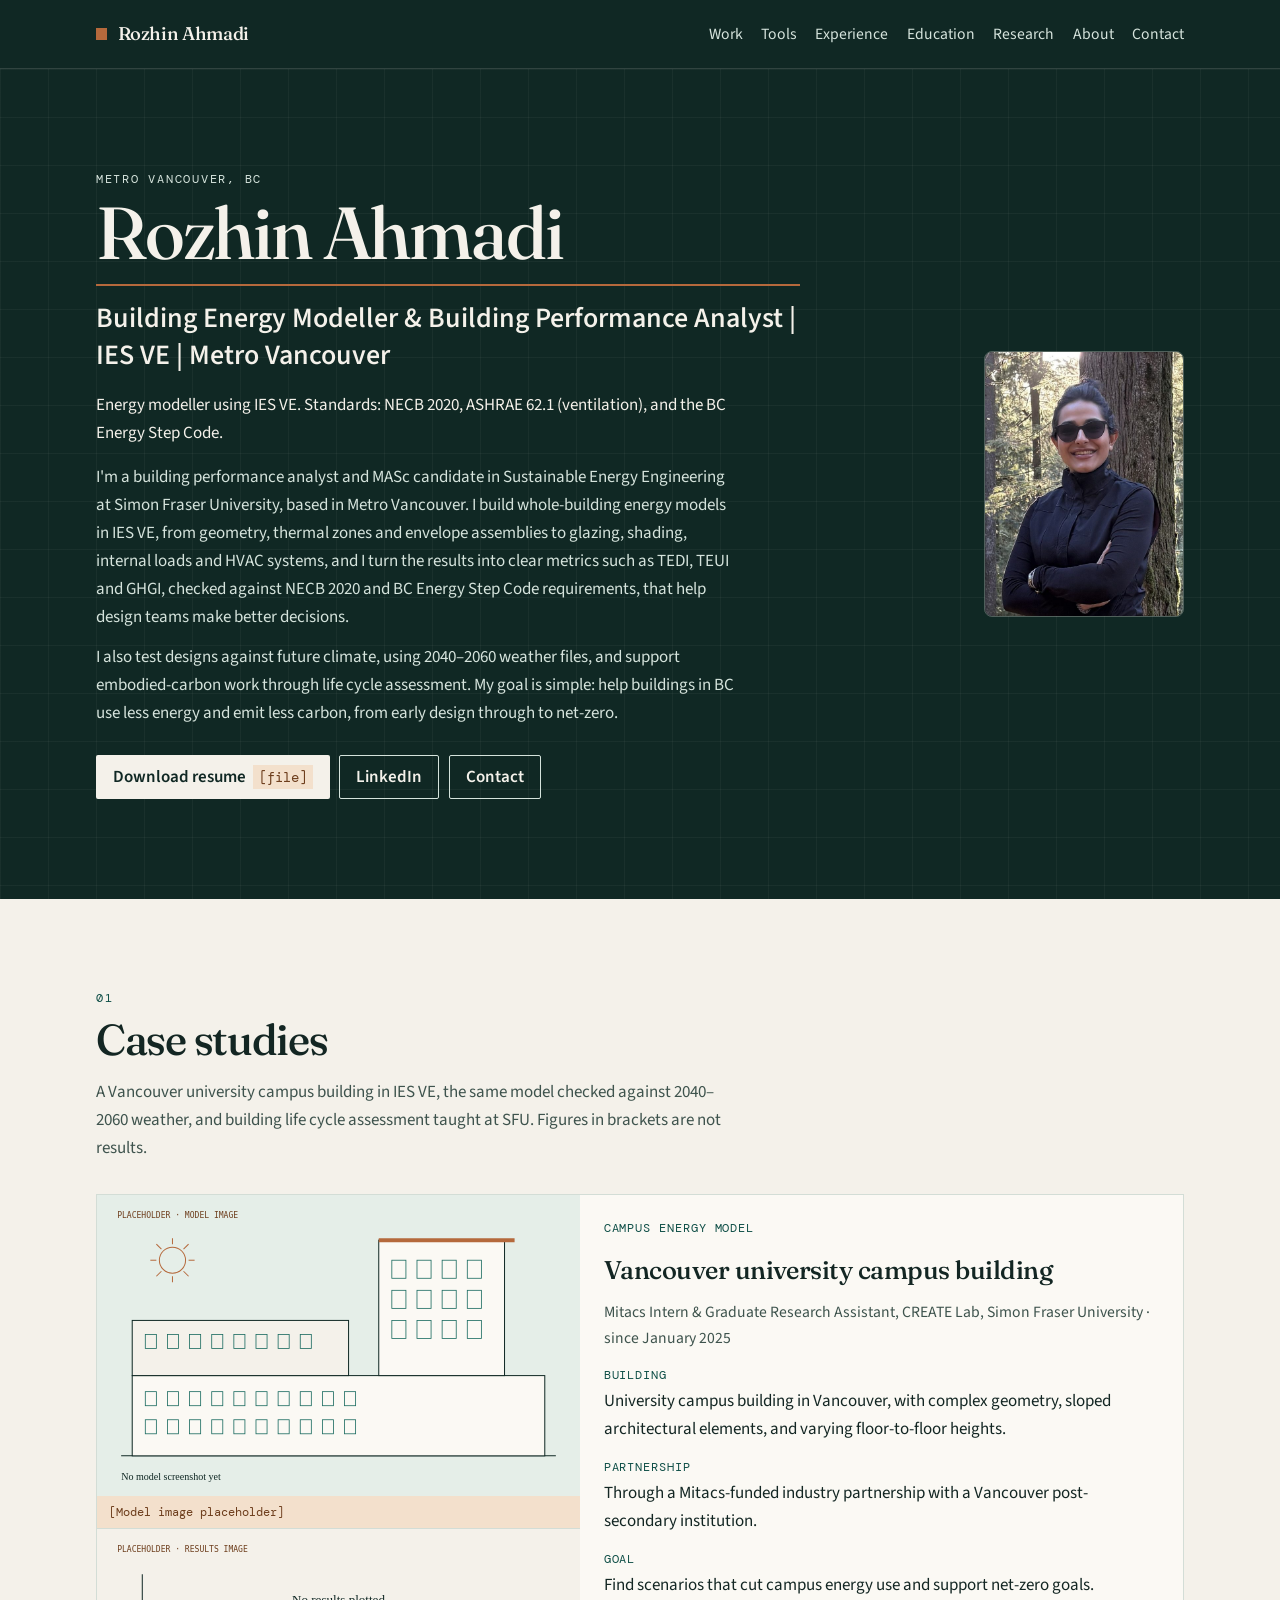
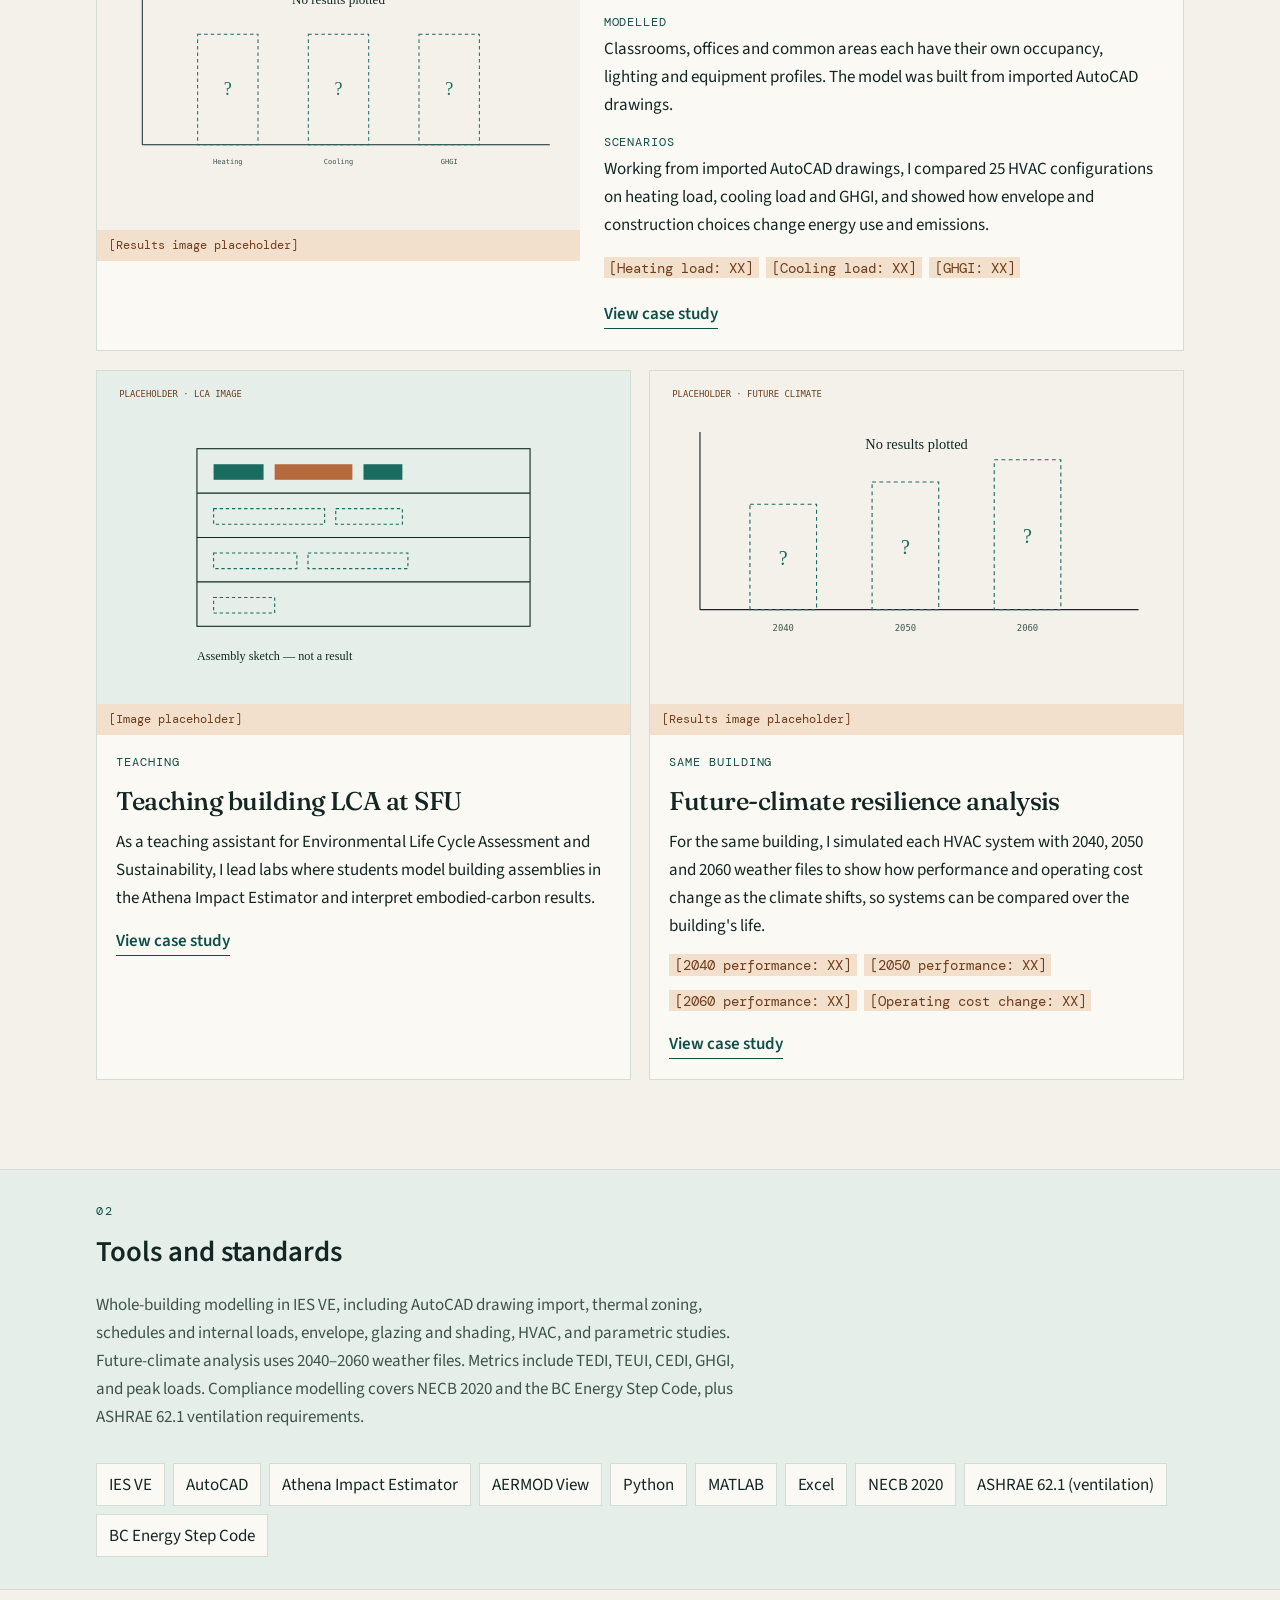
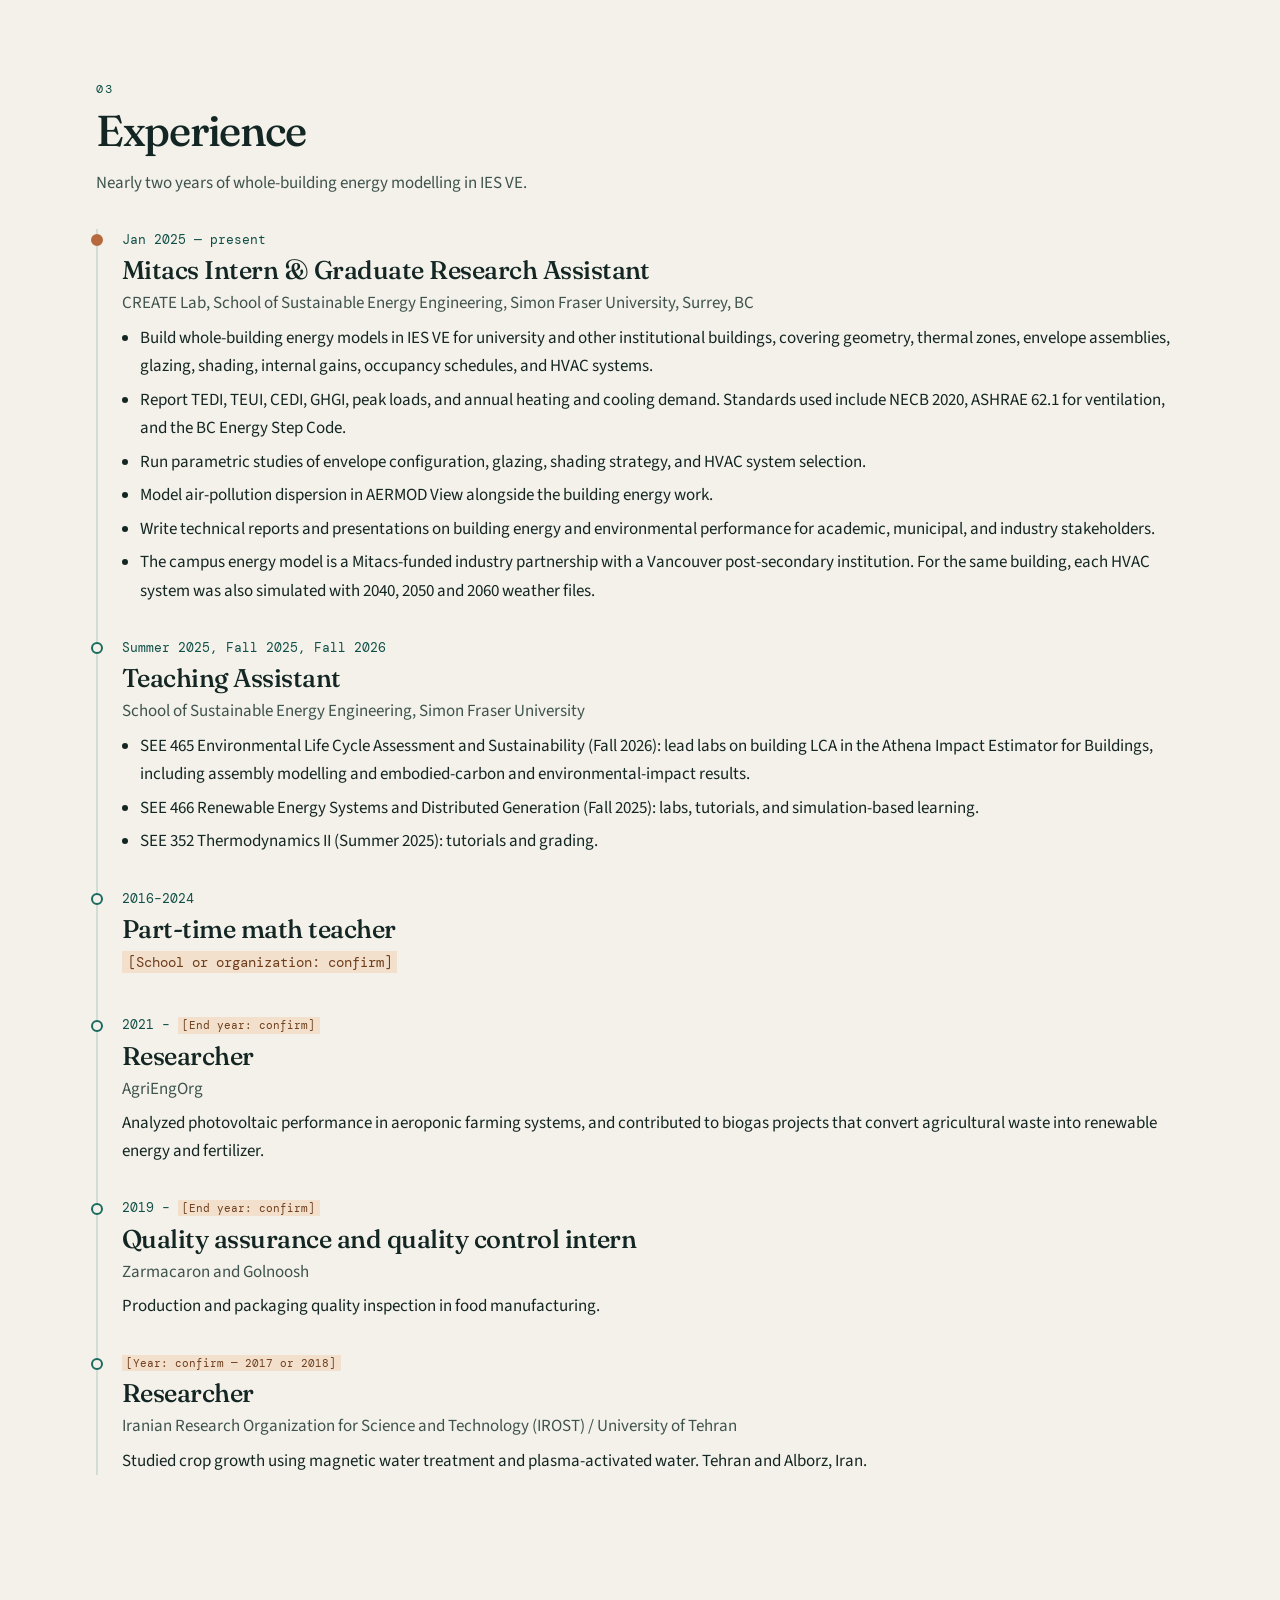
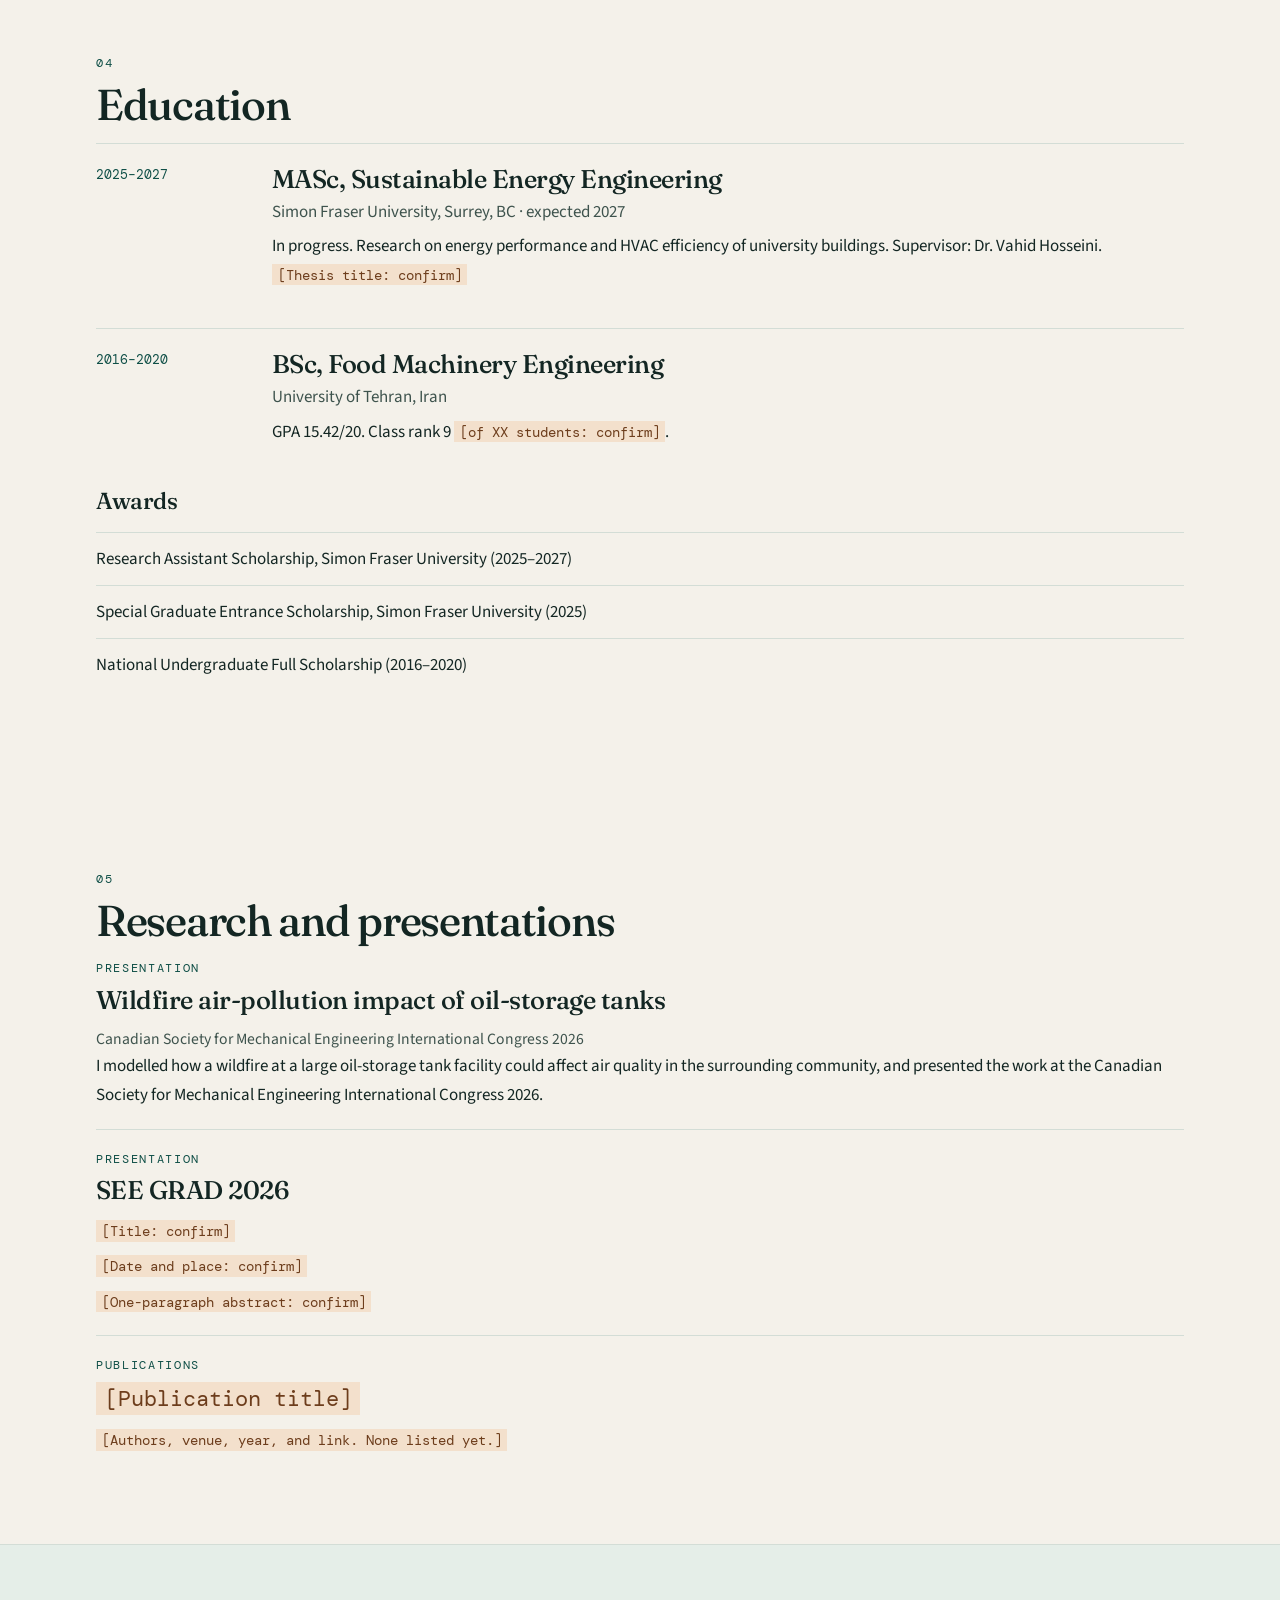
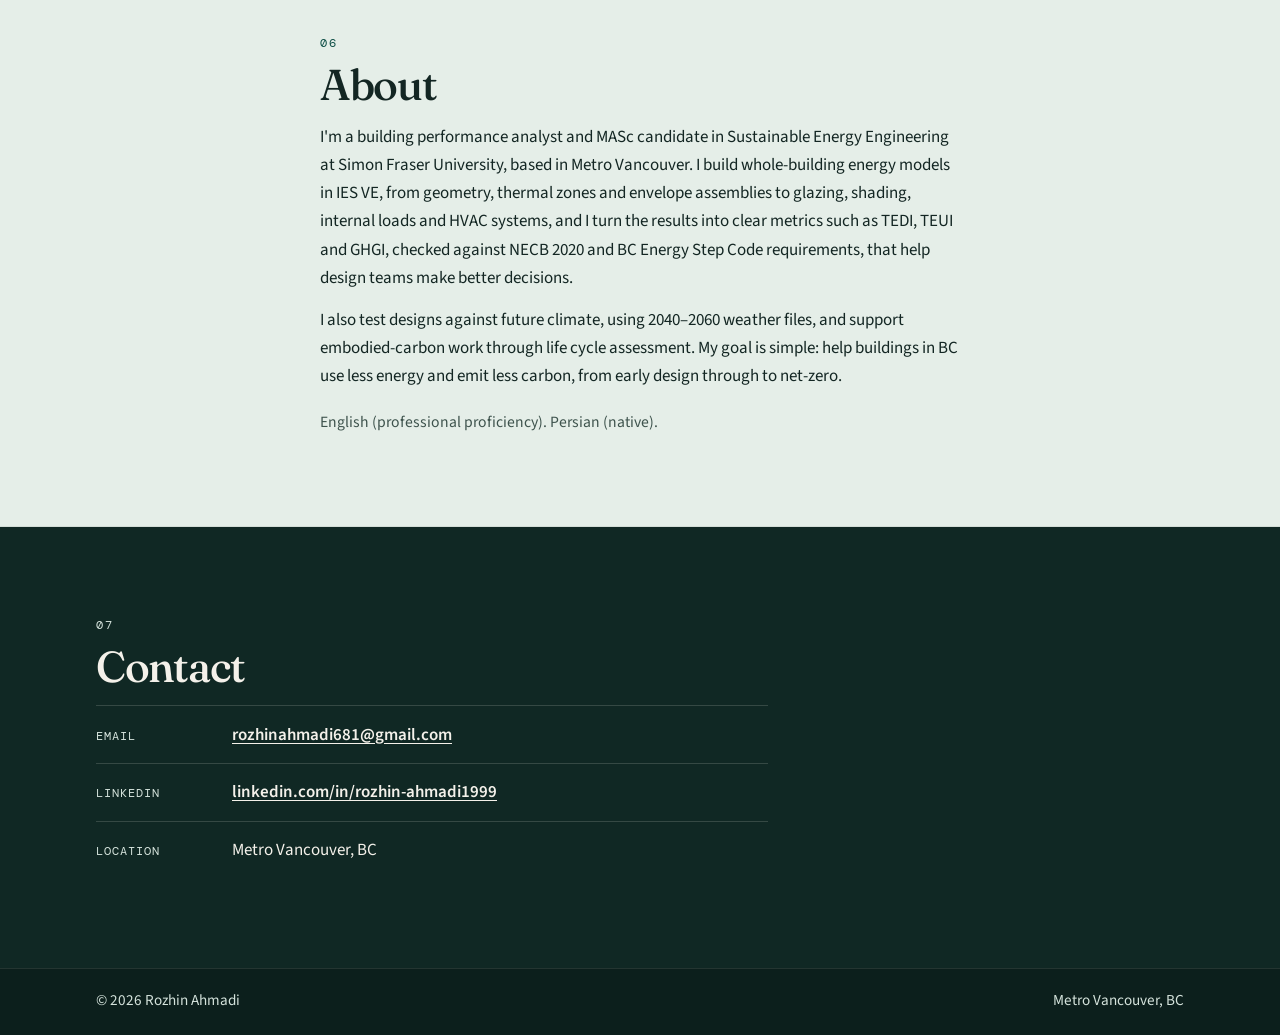
==== commit abae37a1: "Add future-climate HVAC analysis and the CSME 2026 talk Replace the empty case-study card with the 2" ====
--- a/index.html
+++ b/index.html
@@ -55,7 +55,9 @@
       "NECB 2020",
       "ASHRAE 62.1",
       "BC Energy Step Code",
-      "AERMOD View"
+      "AERMOD View",
+      "AutoCAD",
+      "Future climate analysis"
     ]
   }
   </script>
@@ -72,7 +74,7 @@
           <p class="hero-value">Energy modeller using IES VE. Standards: NECB 2020, ASHRAE 62.1 (ventilation), and the BC Energy Step Code.</p>
           <div class="hero-intro">
             <p>I'm a building performance analyst and MASc candidate in Sustainable Energy Engineering at Simon Fraser University, based in Metro Vancouver. I build whole-building energy models in IES VE, from geometry, thermal zones and envelope assemblies to glazing, shading, internal loads and HVAC systems, and I turn the results into clear metrics such as TEDI, TEUI and GHGI, checked against NECB 2020 and BC Energy Step Code requirements, that help design teams make better decisions.</p>
-            <p>I also work on embodied carbon, teaching building life cycle assessment with the Athena Impact Estimator. My goal is simple: help buildings in BC use less energy and emit less carbon, from early design through to net-zero.</p>
+            <p>I also test designs against future climate, using 2040–2060 weather files, and support embodied-carbon work through life cycle assessment. My goal is simple: help buildings in BC use less energy and emit less carbon, from early design through to net-zero.</p>
           </div>
           <div class="hero-actions">
             <!-- PLACEHOLDER: resume file. Replace assets/resume/Rozhin-Ahmadi-Resume.pdf. Do not publish the master resume as-is. -->
@@ -95,7 +97,7 @@
       <div class="wrap">
         <p class="eyebrow">01</p>
         <h2 id="work-title">Case studies</h2>
-        <p class="lede">A Vancouver university campus building, modelled in IES VE, and building life cycle assessment taught at SFU. Figures in brackets are not results.</p>
+        <p class="lede">A Vancouver university campus building in IES VE, the same model checked against 2040–2060 weather, and building life cycle assessment taught at SFU. Figures in brackets are not results.</p>
 
         <article class="feature">
           <div class="feature-media">
@@ -106,7 +108,7 @@
             </figure>
             <figure>
               <!-- PLACEHOLDER: campus results image. Drop in assets/img/campus-results.jpg and update the src. -->
-              <img src="/assets/img/campus-results-placeholder.svg" width="960" height="600" alt="Placeholder chart frame for TEDI, CEDI, TEUI, and GHGI. No results have been plotted.">
+              <img src="/assets/img/campus-results-placeholder.svg" width="960" height="600" alt="Placeholder chart frame for heating load, cooling load, and GHGI. No results have been plotted.">
               <figcaption>[Results image placeholder]</figcaption>
             </figure>
           </div>
@@ -117,18 +119,13 @@
             <p><span class="k">Building</span> University campus building in Vancouver, with complex geometry, sloped architectural elements, and varying floor-to-floor heights.</p>
             <p><span class="k">Partnership</span> Through a Mitacs-funded industry partnership with a Vancouver post-secondary institution.</p>
             <p><span class="k">Goal</span> Find scenarios that cut campus energy use and support net-zero goals.</p>
-            <p><span class="k">Modelled</span> Classrooms, offices, and common areas, each with its own occupancy, lighting, and equipment profiles. Geometry, thermal zones, envelope, glazing, shading, internal loads, and HVAC.</p>
-            <p><span class="k">Scenarios</span> 25 HVAC configurations, plus glazing, tinting, and shading options, screened on TEDI, CEDI, TEUI, and GHGI.</p>
-            <!-- PLACEHOLDER: campus performance numbers. No measured values are published yet. -->
+            <p><span class="k">Modelled</span> Classrooms, offices and common areas each have their own occupancy, lighting and equipment profiles. The model was built from imported AutoCAD drawings.</p>
+            <p><span class="k">Scenarios</span> Working from imported AutoCAD drawings, I compared 25 HVAC configurations on heating load, cooling load and GHGI, and showed how envelope and construction choices change energy use and emissions.</p>
+            <!-- PLACEHOLDER: campus performance numbers. The bio names the metrics but not the values. -->
             <ul class="metrics" aria-label="Result placeholders">
-              <li><span class="ph">[Floor area: XX m²]</span></li>
-              <li><span class="ph">[Thermal zones: XX]</span></li>
-              <li><span class="ph">[TEDI: XX kWh/m²·yr]</span></li>
-              <li><span class="ph">[CEDI: XX kWh/m²·yr]</span></li>
-              <li><span class="ph">[TEUI: XX kWh/m²·yr]</span></li>
-              <li><span class="ph">[GHGI: XX kgCO2e/m²·yr]</span></li>
-              <li><span class="ph">[% reduction in TEUI vs baseline: XX%]</span></li>
-              <li><span class="ph">[% reduction in GHGI vs baseline: XX%]</span></li>
+              <li><span class="ph">[Heating load: XX]</span></li>
+              <li><span class="ph">[Cooling load: XX]</span></li>
+              <li><span class="ph">[GHGI: XX]</span></li>
             </ul>
             <a class="text-link" href="/case-studies/vancouver-university-campus.html">View case study</a>
           </div>
@@ -148,17 +145,24 @@
               <a class="text-link" href="/case-studies/teaching-building-lca.html">View case study</a>
             </div>
           </article>
-          <article class="card" id="case-study-3">
+          <article class="card" id="future-climate">
             <figure>
-              <!-- PLACEHOLDER: third case study image. Drop in assets/img/case-03.jpg and update the src. -->
-              <img src="/assets/img/case-placeholder-03.svg" width="960" height="600" alt="Placeholder image for a case study that has not been written yet.">
-              <figcaption>[Case study image placeholder]</figcaption>
+              <!-- PLACEHOLDER: future-climate figure. Drop in assets/img/future-climate.jpg and update the src. -->
+              <img src="/assets/img/future-climate-placeholder.svg" width="960" height="600" alt="Placeholder chart for 2040, 2050 and 2060 HVAC results. No results have been plotted.">
+              <figcaption>[Results image placeholder]</figcaption>
             </figure>
             <div class="card-body">
-              <p class="k">03</p>
-              <h3><a href="/case-studies/placeholder.html">Case study placeholder</a></h3>
-              <p><span class="ph">[Building type, goal, what was modelled, and one result.]</span></p>
-              <a class="text-link" href="/case-studies/placeholder.html">View case study</a>
+              <p class="k">Same building</p>
+              <h3><a href="/case-studies/future-climate-resilience.html">Future-climate resilience analysis</a></h3>
+              <p>For the same building, I simulated each HVAC system with 2040, 2050 and 2060 weather files to show how performance and operating cost change as the climate shifts, so systems can be compared over the building's life.</p>
+              <!-- PLACEHOLDER: future-climate numbers. The years are real; the values are not. -->
+              <ul class="metrics" aria-label="Future-climate result placeholders">
+                <li><span class="ph">[2040 performance: XX]</span></li>
+                <li><span class="ph">[2050 performance: XX]</span></li>
+                <li><span class="ph">[2060 performance: XX]</span></li>
+                <li><span class="ph">[Operating cost change: XX]</span></li>
+              </ul>
+              <a class="text-link" href="/case-studies/future-climate-resilience.html">View case study</a>
             </div>
           </article>
         </div>
@@ -169,9 +173,10 @@
       <div class="wrap">
         <p class="eyebrow">02</p>
         <h2 id="tools-title">Tools and standards</h2>
-        <p class="lede">Whole-building modelling in IES VE: thermal zoning, schedules and internal loads, envelope, glazing and shading, HVAC, and parametric studies. Metrics include TEDI, TEUI, CEDI, GHGI, and peak loads. Compliance modelling covers NECB 2020 and the BC Energy Step Code, plus ASHRAE 62.1 ventilation requirements.</p>
+        <p class="lede">Whole-building modelling in IES VE, including AutoCAD drawing import, thermal zoning, schedules and internal loads, envelope, glazing and shading, HVAC, and parametric studies. Future-climate analysis uses 2040–2060 weather files. Metrics include TEDI, TEUI, CEDI, GHGI, and peak loads. Compliance modelling covers NECB 2020 and the BC Energy Step Code, plus ASHRAE 62.1 ventilation requirements.</p>
         <ul class="tags">
           <li>IES VE</li>
+          <li>AutoCAD</li>
           <li>Athena Impact Estimator</li>
           <li>AERMOD View</li>
           <li>Python</li>
@@ -200,7 +205,7 @@
               <li>Run parametric studies of envelope configuration, glazing, shading strategy, and HVAC system selection.</li>
               <li>Model air-pollution dispersion in AERMOD View alongside the building energy work.</li>
               <li>Write technical reports and presentations on building energy and environmental performance for academic, municipal, and industry stakeholders.</li>
-              <li>The campus energy model is a Mitacs-funded industry partnership with a Vancouver post-secondary institution.</li>
+              <li>The campus energy model is a Mitacs-funded industry partnership with a Vancouver post-secondary institution. For the same building, each HVAC system was also simulated with 2040, 2050 and 2060 weather files.</li>
             </ul>
           </li>
           <li>
@@ -280,6 +285,12 @@
         <p class="eyebrow">05</p>
         <h2 id="research-title">Research and presentations</h2>
         <div class="stack">
+          <article class="entry">
+            <p class="eyebrow">Presentation</p>
+            <h3>Wildfire air-pollution impact of oil-storage tanks</h3>
+            <p class="meta">Canadian Society for Mechanical Engineering International Congress 2026</p>
+            <p>I modelled how a wildfire at a large oil-storage tank facility could affect air quality in the surrounding community, and presented the work at the Canadian Society for Mechanical Engineering International Congress 2026.</p>
+          </article>
           <article class="entry">
             <p class="eyebrow">Presentation</p>
             <h3>SEE GRAD 2026</h3>
@@ -305,7 +316,7 @@
         <p class="eyebrow">06</p>
         <h2 id="about-title">About</h2>
         <p>I'm a building performance analyst and MASc candidate in Sustainable Energy Engineering at Simon Fraser University, based in Metro Vancouver. I build whole-building energy models in IES VE, from geometry, thermal zones and envelope assemblies to glazing, shading, internal loads and HVAC systems, and I turn the results into clear metrics such as TEDI, TEUI and GHGI, checked against NECB 2020 and BC Energy Step Code requirements, that help design teams make better decisions.</p>
-        <p>I also work on embodied carbon, teaching building life cycle assessment with the Athena Impact Estimator. My goal is simple: help buildings in BC use less energy and emit less carbon, from early design through to net-zero.</p>
+        <p>I also test designs against future climate, using 2040–2060 weather files, and support embodied-carbon work through life cycle assessment. My goal is simple: help buildings in BC use less energy and emit less carbon, from early design through to net-zero.</p>
         <p class="meta">English (professional proficiency). Persian (native).</p>
       </div>
     </section>
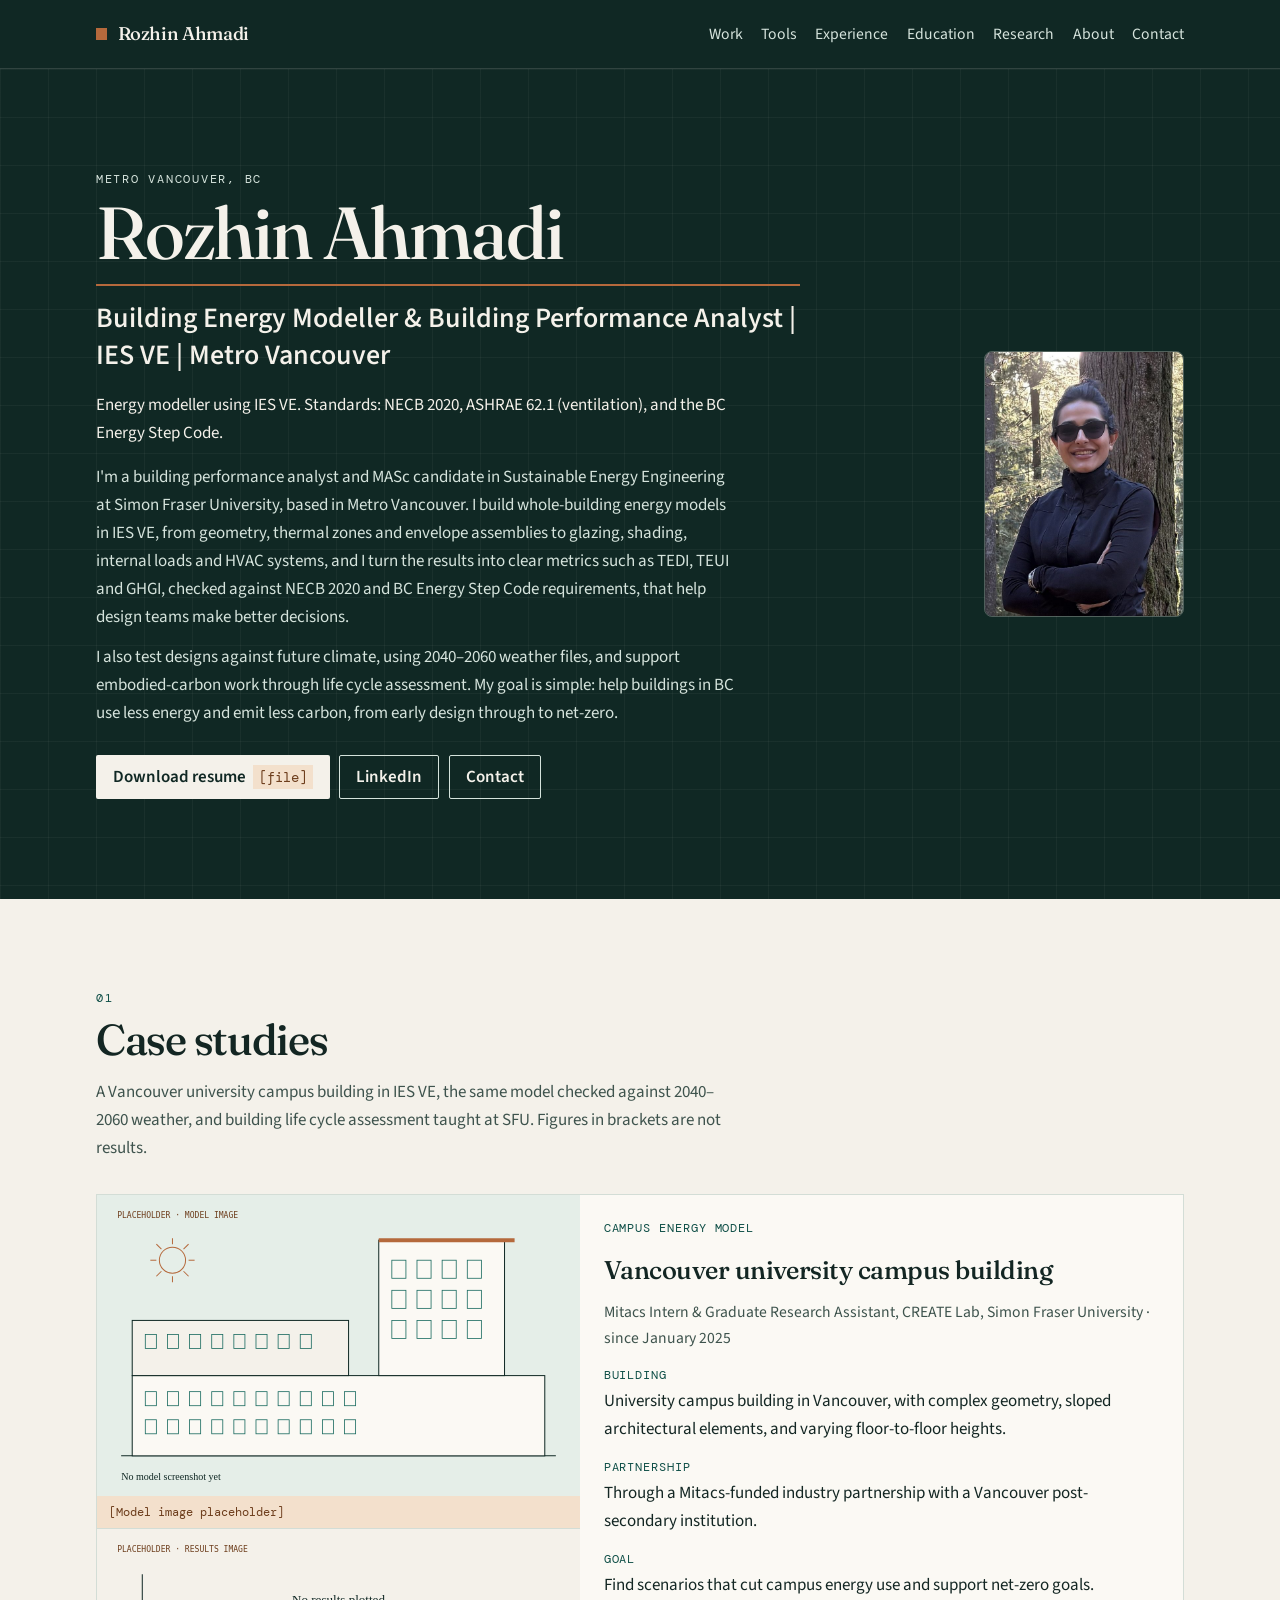
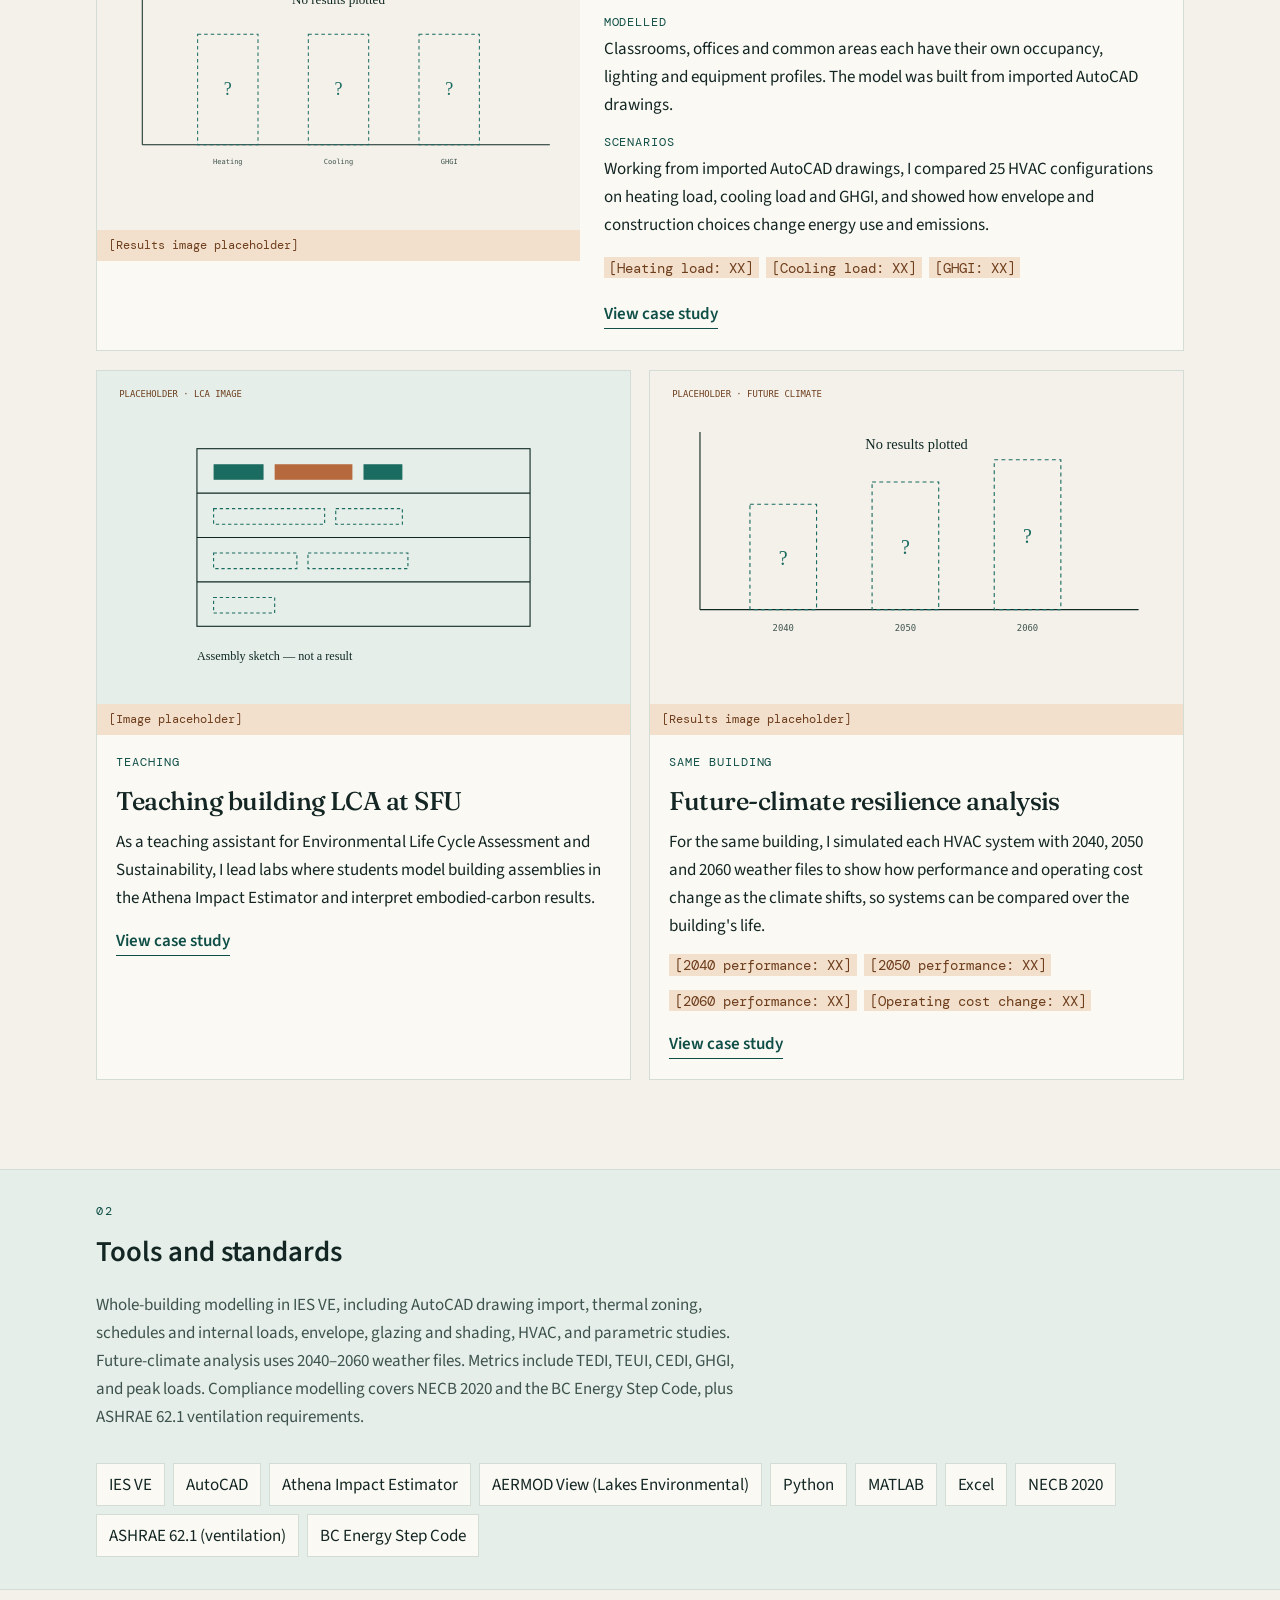
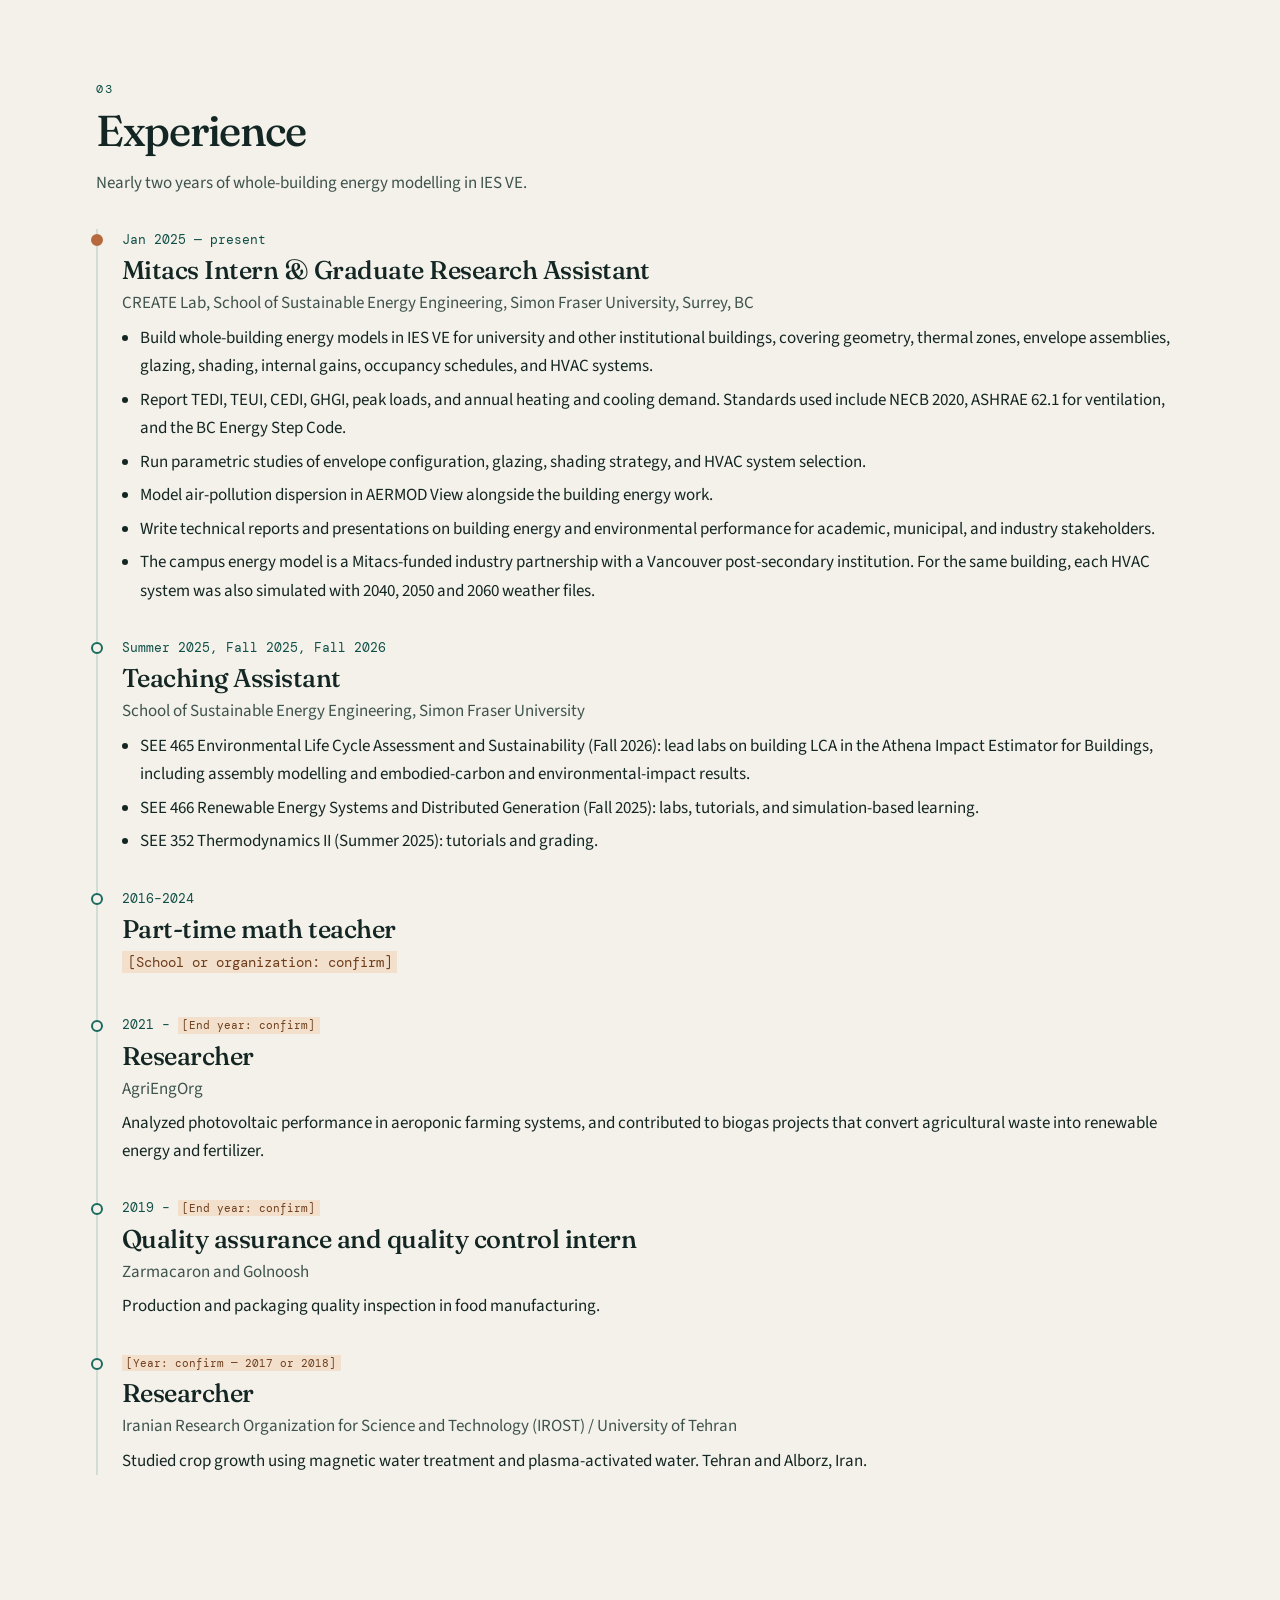
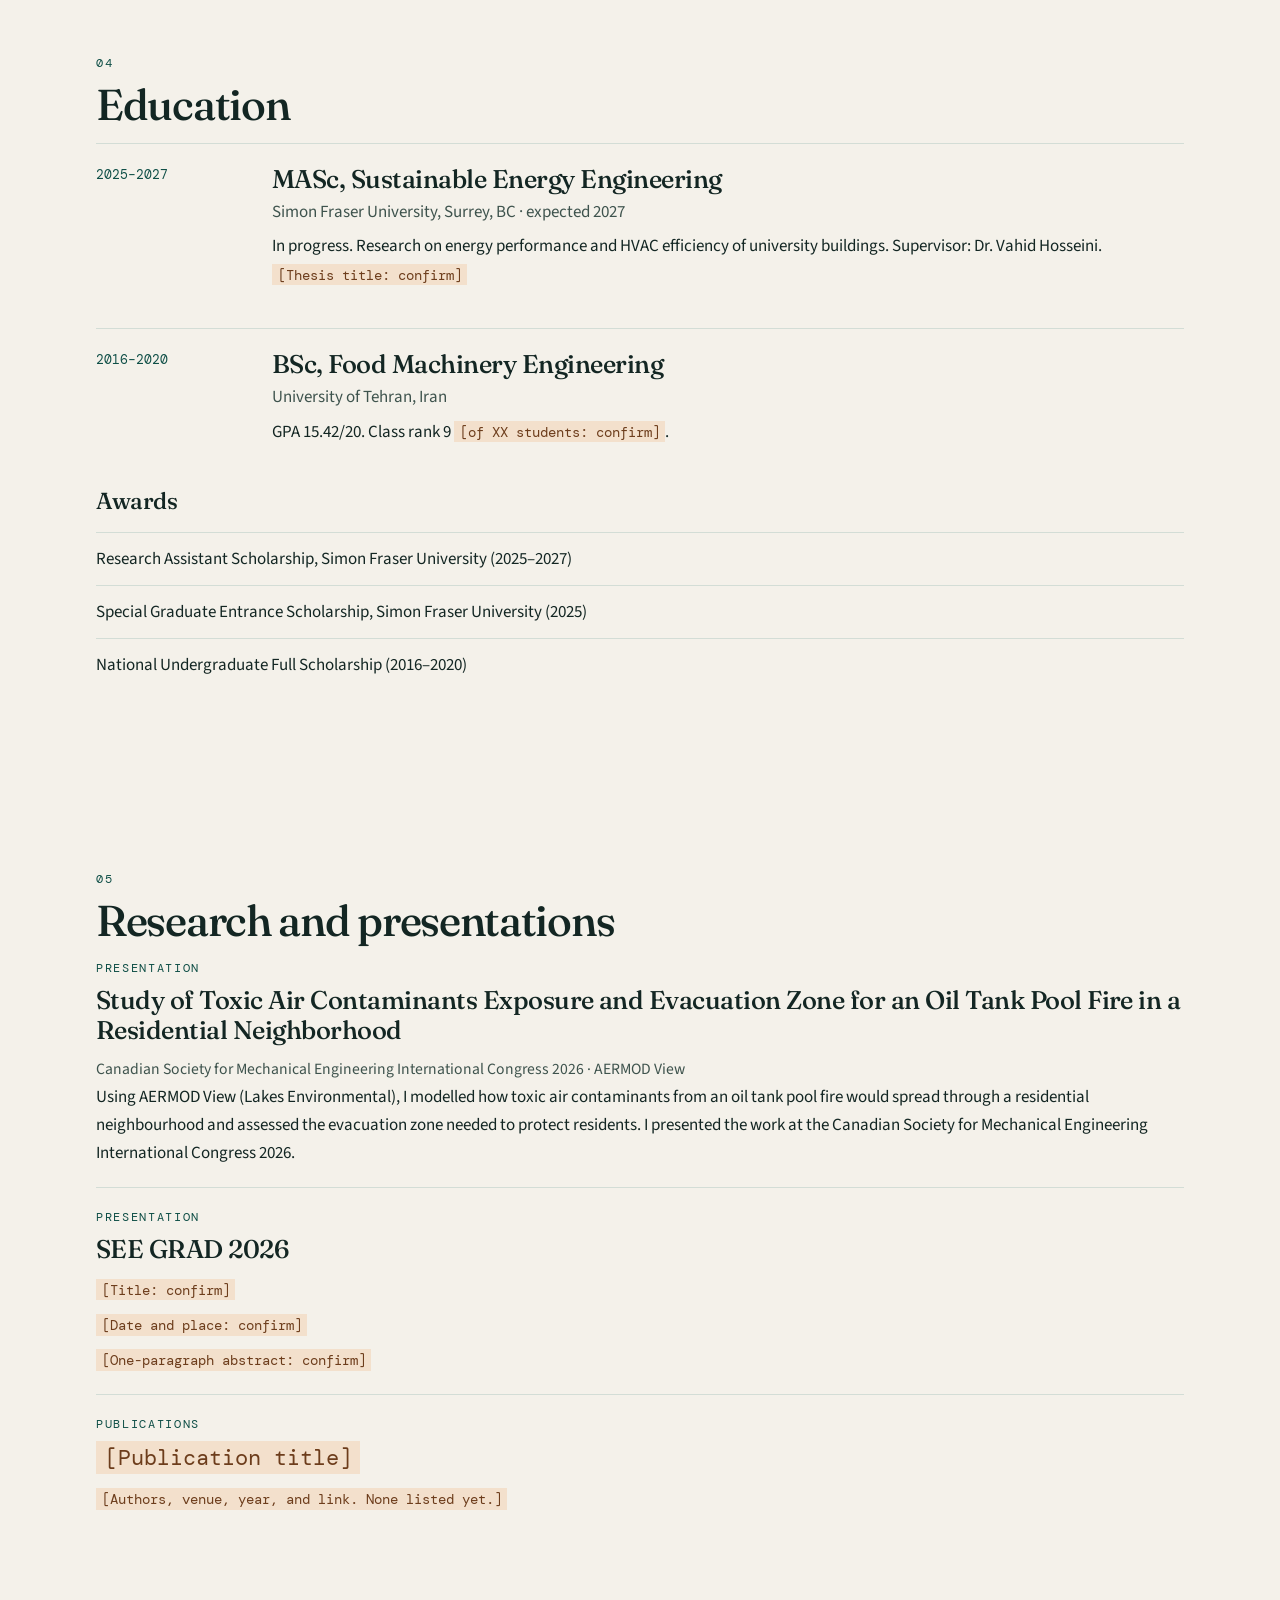
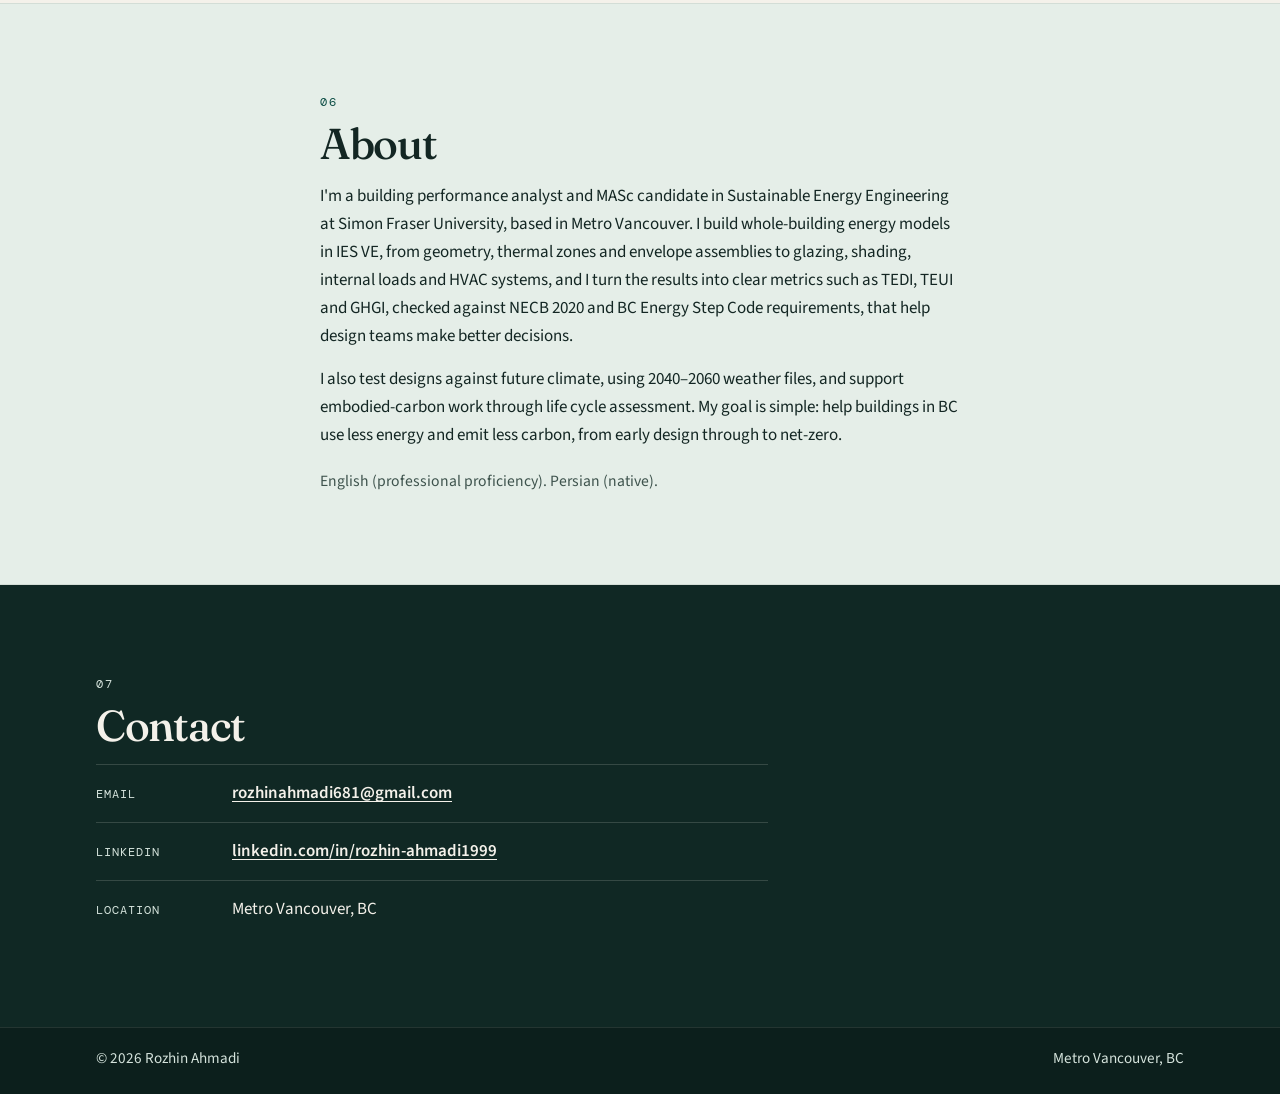
==== commit 8170272b: "Correct the CSME 2026 talk to the oil tank pool fire study Use the bio title and description, and na" ====
--- a/index.html
+++ b/index.html
@@ -55,7 +55,7 @@
       "NECB 2020",
       "ASHRAE 62.1",
       "BC Energy Step Code",
-      "AERMOD View",
+      "AERMOD View (Lakes Environmental)",
       "AutoCAD",
       "Future climate analysis"
     ]
@@ -178,7 +178,7 @@
           <li>IES VE</li>
           <li>AutoCAD</li>
           <li>Athena Impact Estimator</li>
-          <li>AERMOD View</li>
+          <li>AERMOD View (Lakes Environmental)</li>
           <li>Python</li>
           <li>MATLAB</li>
           <li>Excel</li>
@@ -287,9 +287,9 @@
         <div class="stack">
           <article class="entry">
             <p class="eyebrow">Presentation</p>
-            <h3>Wildfire air-pollution impact of oil-storage tanks</h3>
-            <p class="meta">Canadian Society for Mechanical Engineering International Congress 2026</p>
-            <p>I modelled how a wildfire at a large oil-storage tank facility could affect air quality in the surrounding community, and presented the work at the Canadian Society for Mechanical Engineering International Congress 2026.</p>
+            <h3>Study of Toxic Air Contaminants Exposure and Evacuation Zone for an Oil Tank Pool Fire in a Residential Neighborhood</h3>
+            <p class="meta">Canadian Society for Mechanical Engineering International Congress 2026 · AERMOD View</p>
+            <p>Using AERMOD View (Lakes Environmental), I modelled how toxic air contaminants from an oil tank pool fire would spread through a residential neighbourhood and assessed the evacuation zone needed to protect residents. I presented the work at the Canadian Society for Mechanical Engineering International Congress 2026.</p>
           </article>
           <article class="entry">
             <p class="eyebrow">Presentation</p>
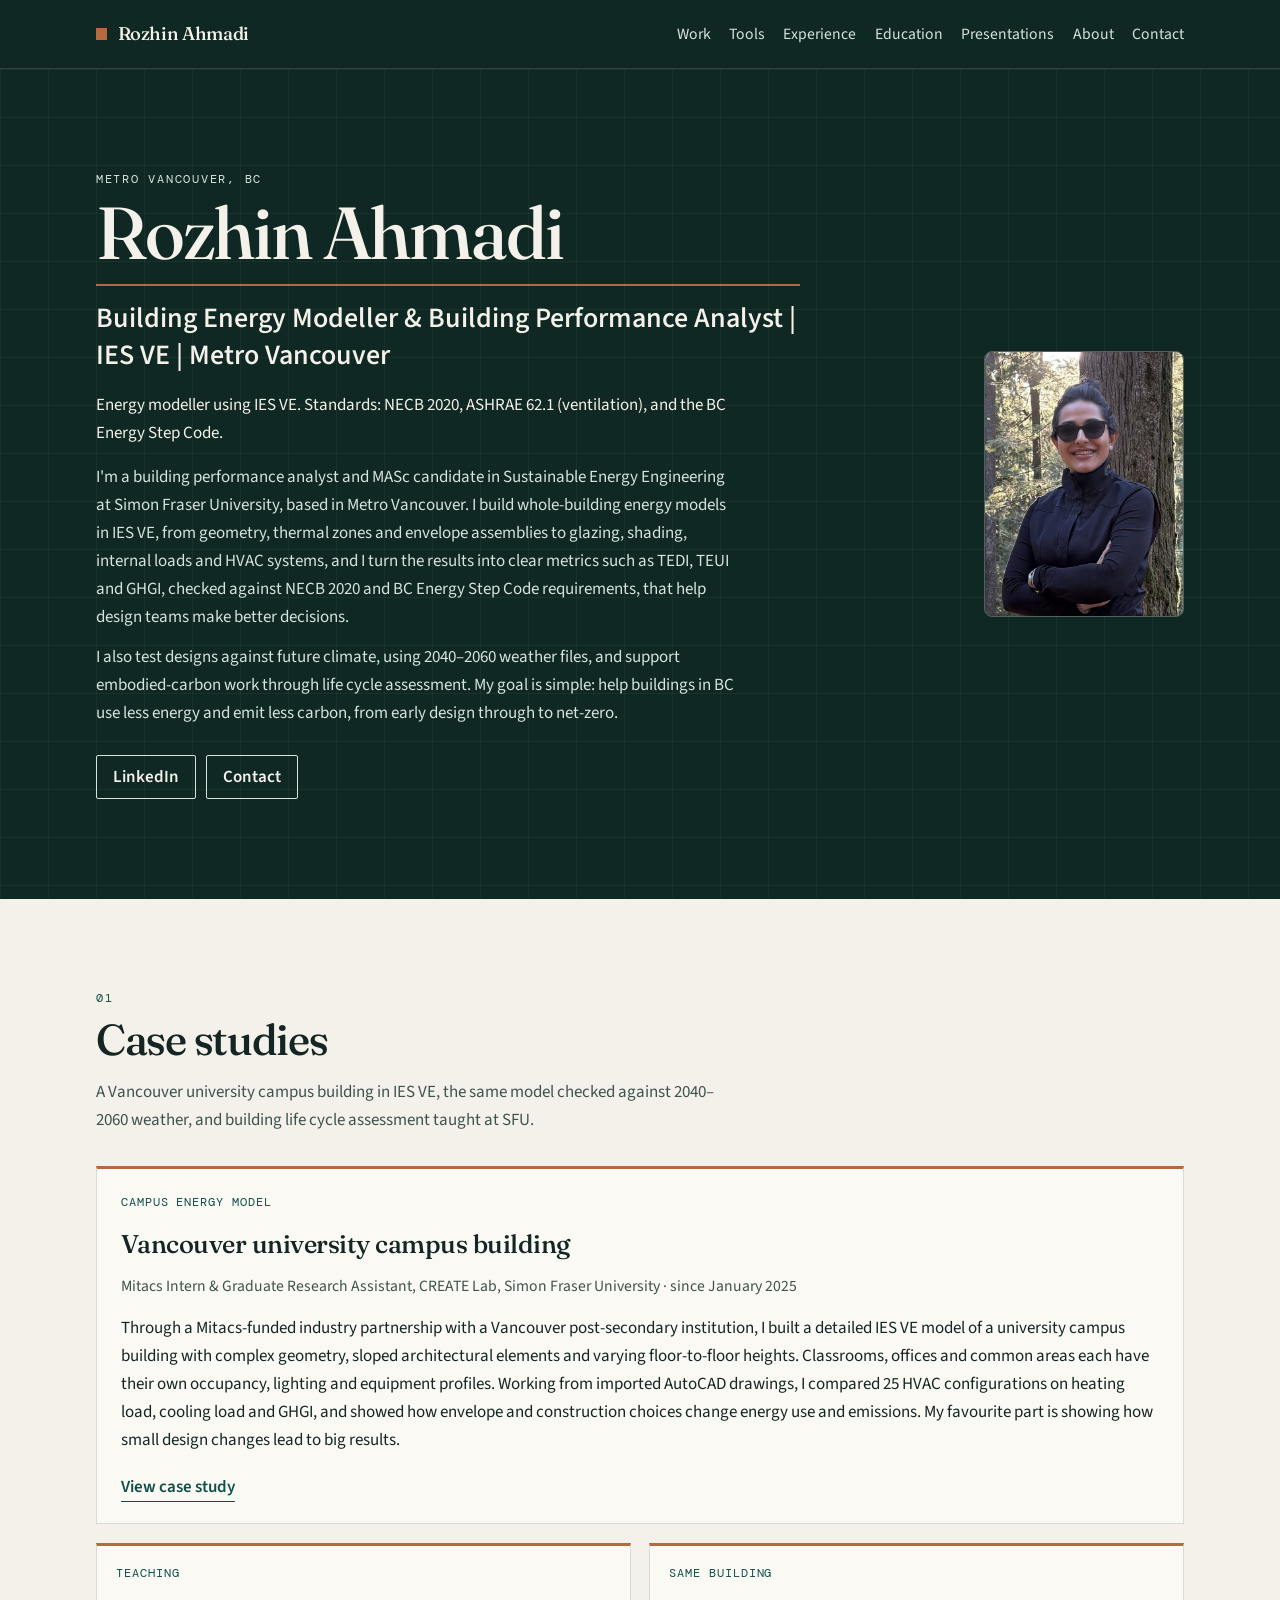
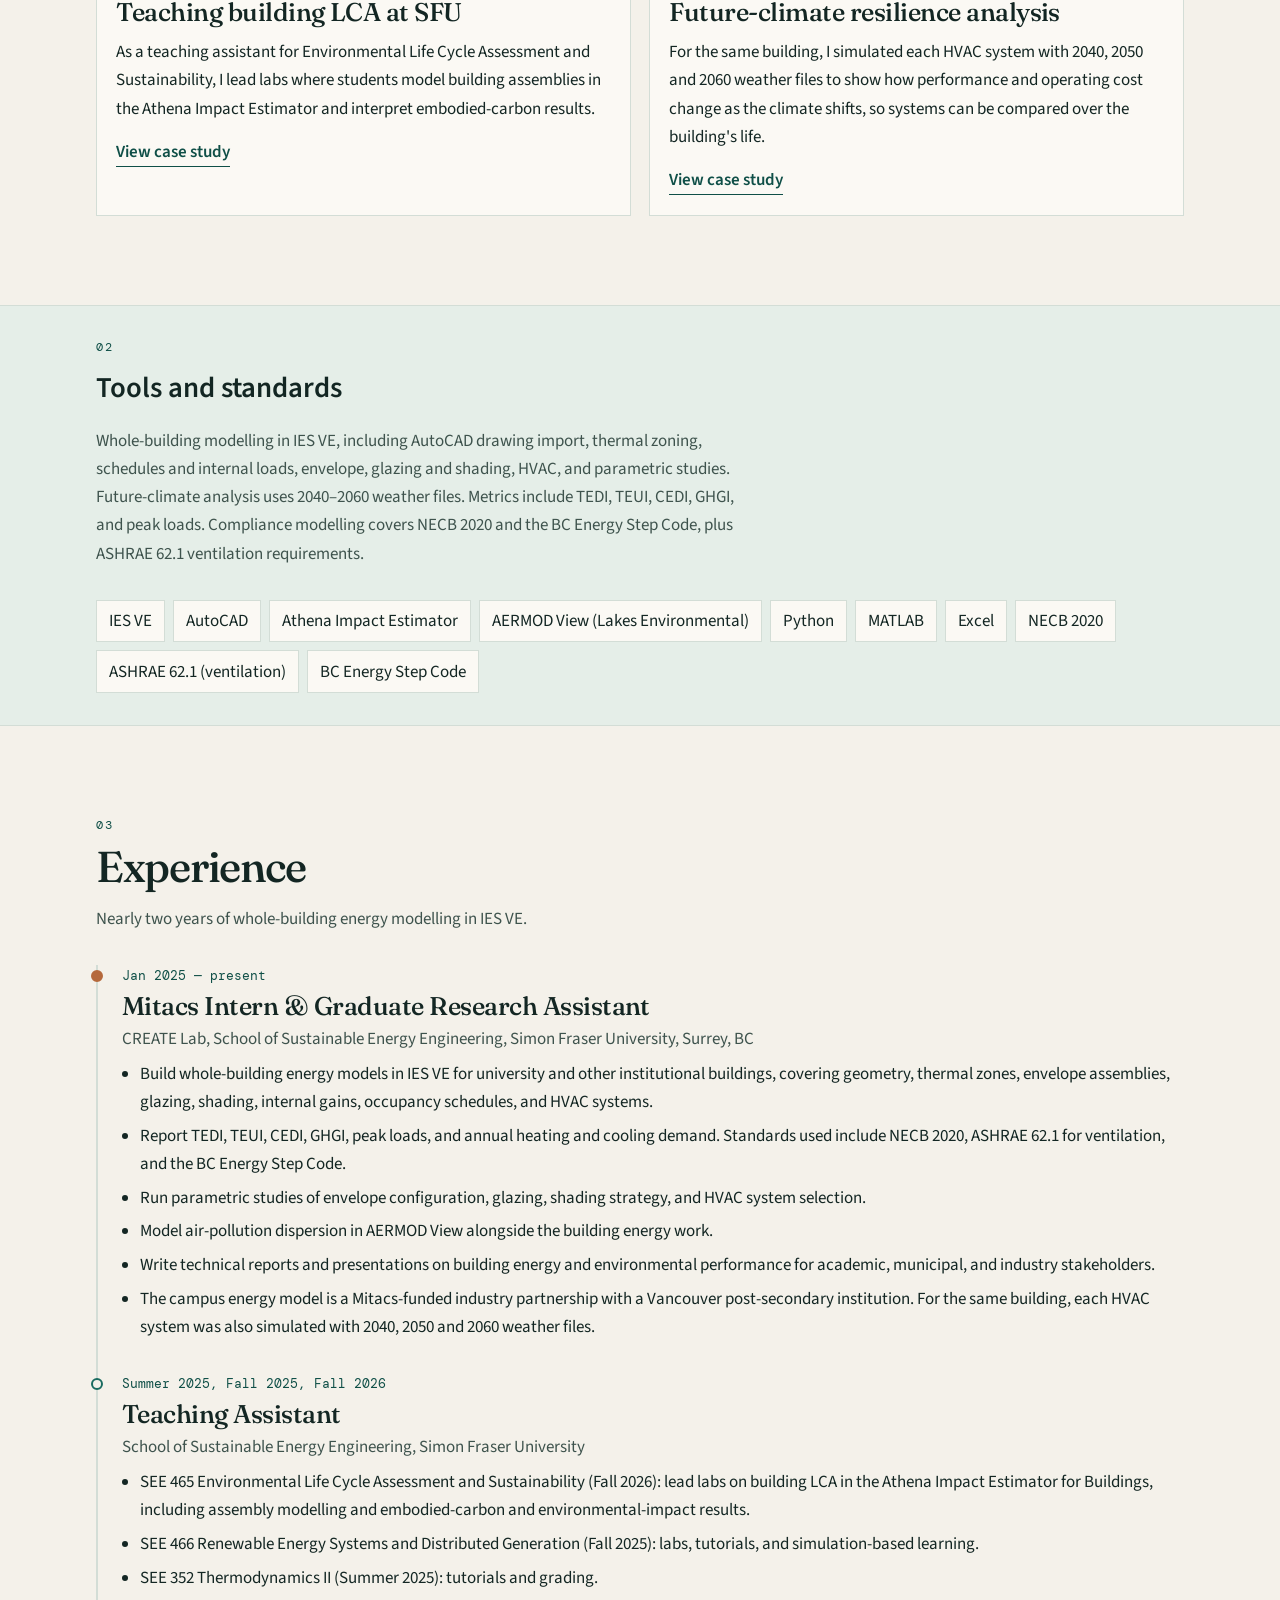
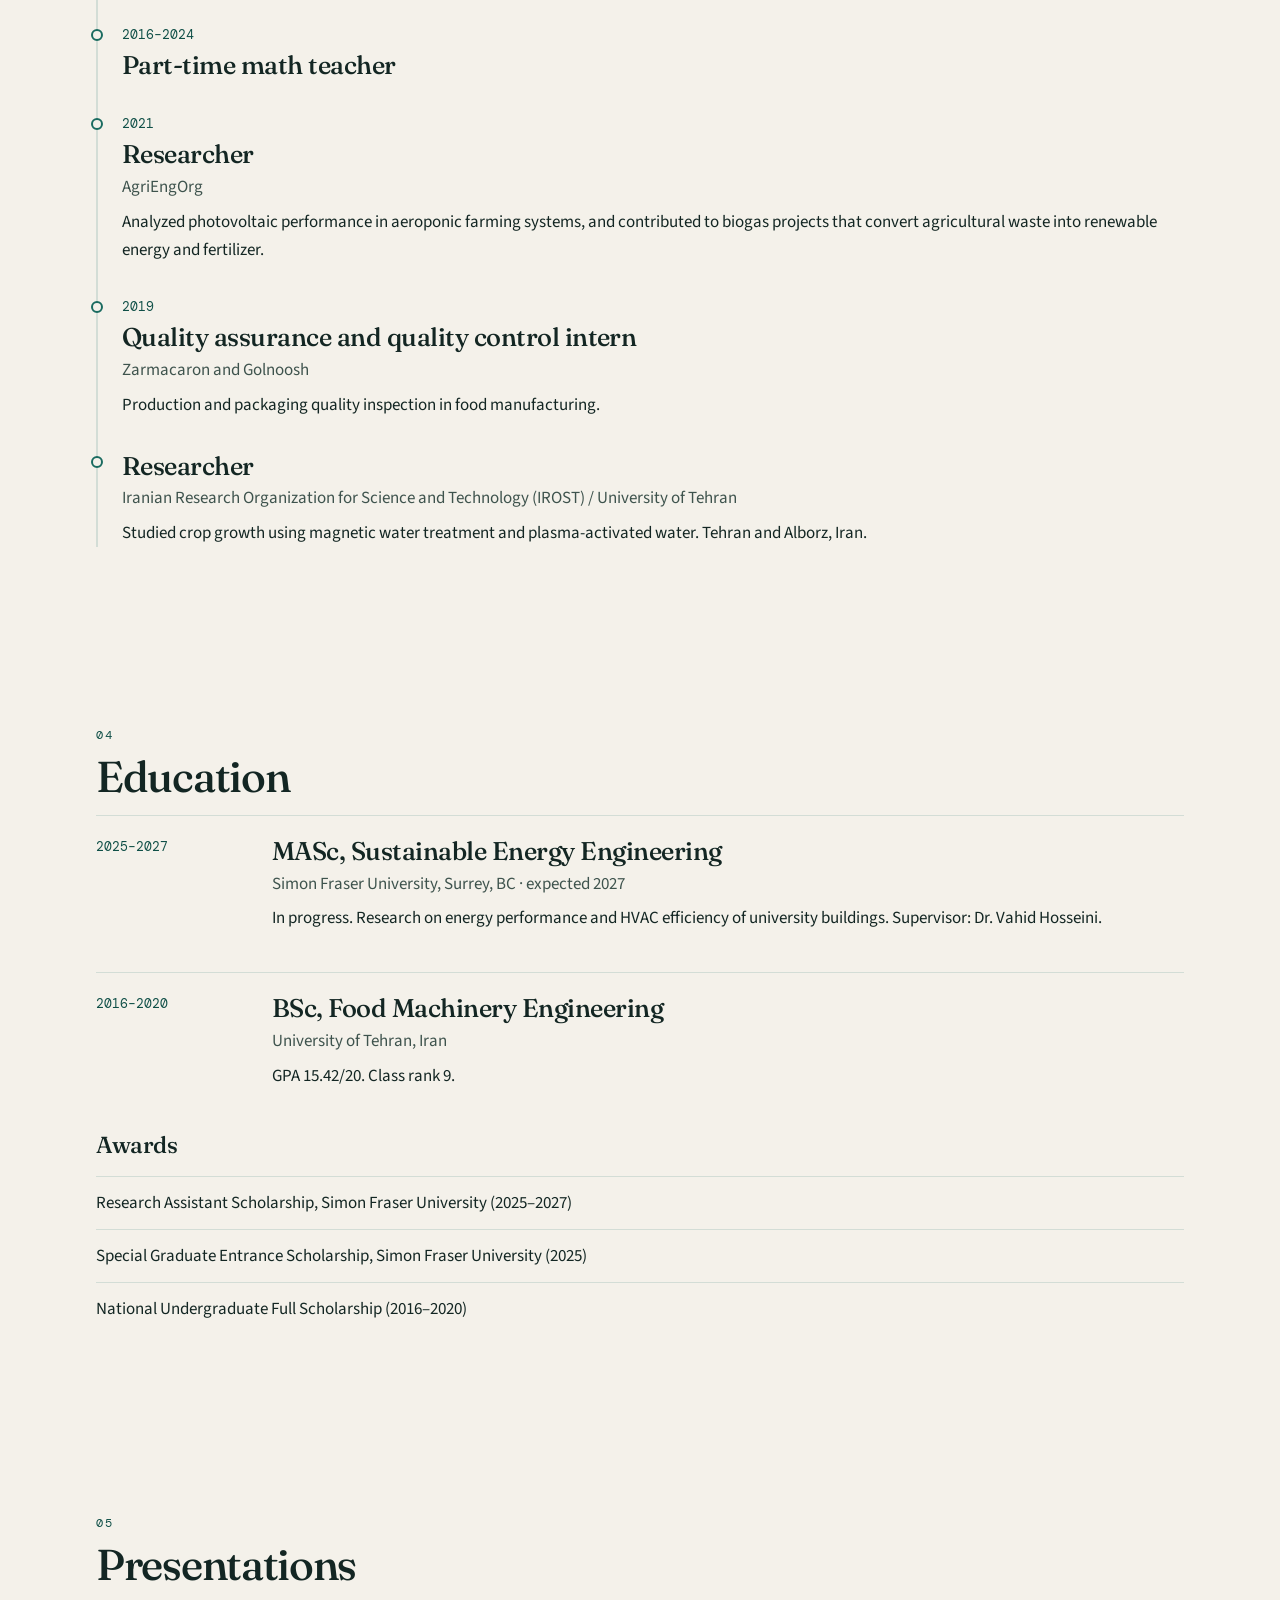
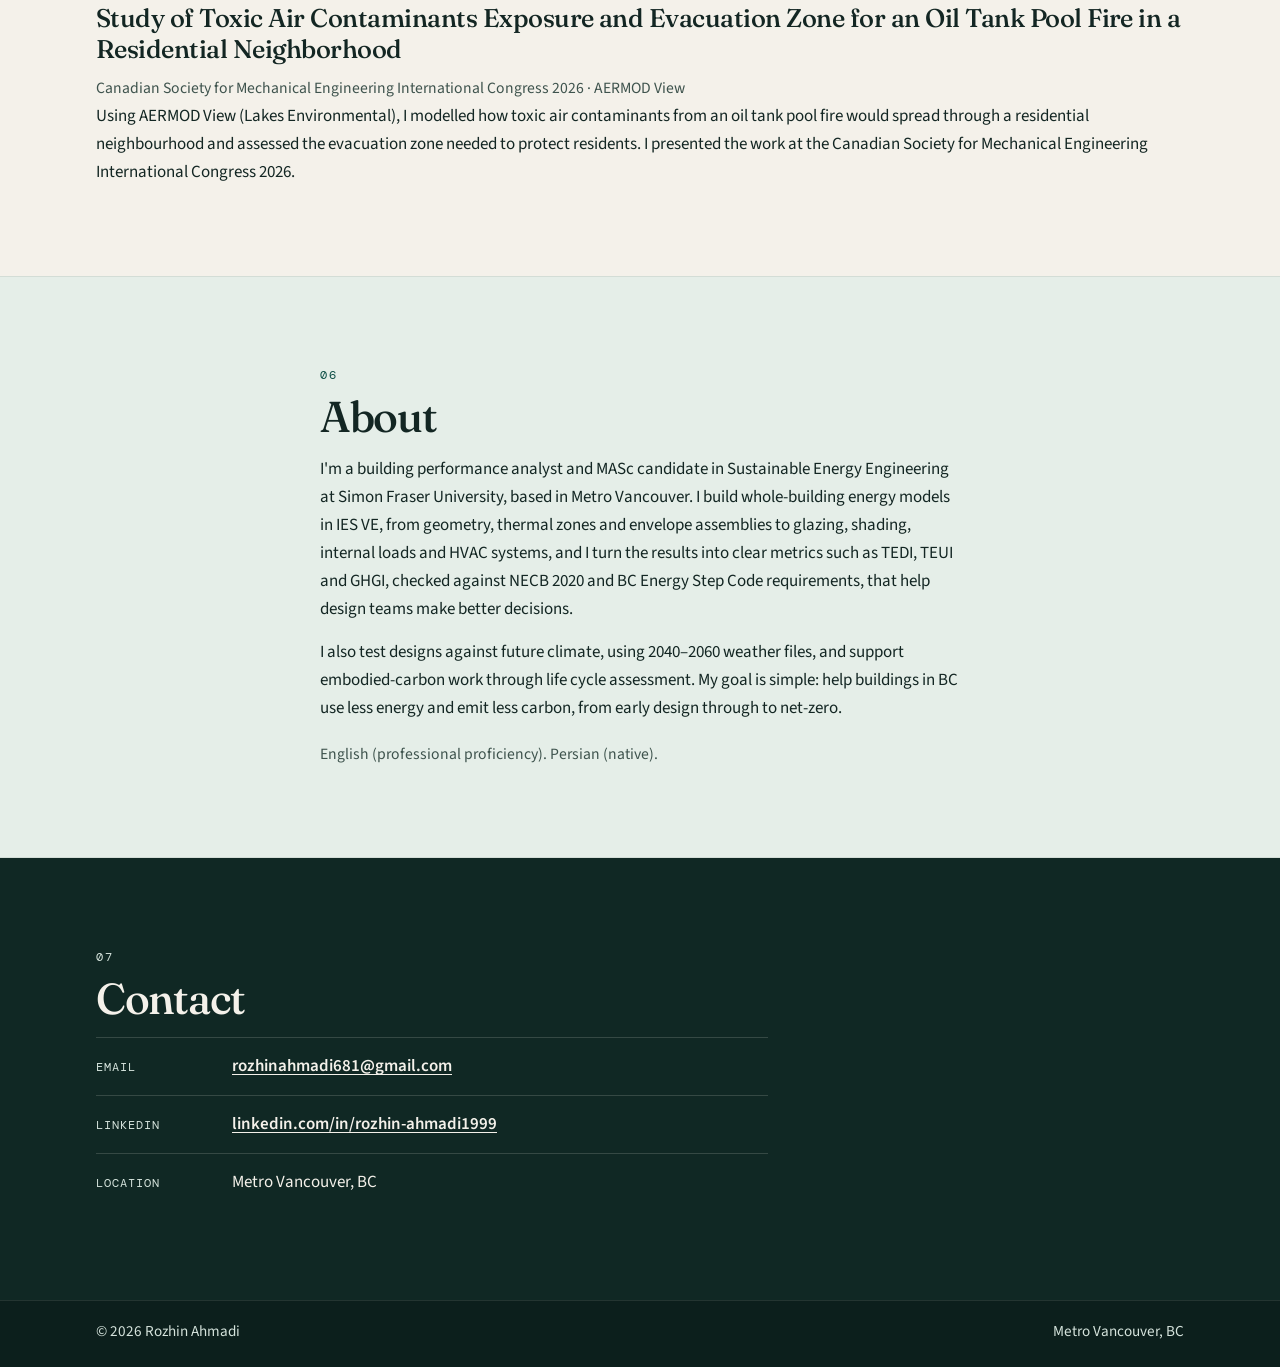
==== commit 530f4a16: "Remove visible placeholders from the public site Case studies now describe scope only, the resume li" ====
--- a/index.html
+++ b/index.html
@@ -77,8 +77,11 @@
             <p>I also test designs against future climate, using 2040–2060 weather files, and support embodied-carbon work through life cycle assessment. My goal is simple: help buildings in BC use less energy and emit less carbon, from early design through to net-zero.</p>
           </div>
           <div class="hero-actions">
-            <!-- PLACEHOLDER: resume file. Replace assets/resume/Rozhin-Ahmadi-Resume.pdf. Do not publish the master resume as-is. -->
-            <a class="btn btn-light" href="/assets/resume/Rozhin-Ahmadi-Resume.pdf">Download resume <span class="ph">[file]</span></a>
+            <!--
+              Resume download is hidden.
+              To restore it, uncomment the link and point it at assets/resume/Rozhin-Ahmadi-Resume.pdf.
+            <a class="btn btn-light" href="/assets/resume/Rozhin-Ahmadi-Resume.pdf">Download resume</a>
+            -->
             <a class="btn btn-ghost" href="https://www.linkedin.com/in/rozhin-ahmadi1999" target="_blank" rel="noopener noreferrer">LinkedIn <span class="sr-only">(opens in a new tab)</span></a>
             <a class="btn btn-ghost" href="#contact">Contact</a>
           </div>
@@ -97,47 +100,20 @@
       <div class="wrap">
         <p class="eyebrow">01</p>
         <h2 id="work-title">Case studies</h2>
-        <p class="lede">A Vancouver university campus building in IES VE, the same model checked against 2040–2060 weather, and building life cycle assessment taught at SFU. Figures in brackets are not results.</p>
+        <p class="lede">A Vancouver university campus building in IES VE, the same model checked against 2040–2060 weather, and building life cycle assessment taught at SFU.</p>
 
         <article class="feature">
-          <div class="feature-media">
-            <figure>
-              <!-- PLACEHOLDER: campus model image. Drop in assets/img/campus-model.jpg and update the src. -->
-              <img src="/assets/img/campus-model-placeholder.svg" width="960" height="600" alt="Placeholder drawing of a Vancouver university campus building energy model. A model screenshot has not been added yet.">
-              <figcaption>[Model image placeholder]</figcaption>
-            </figure>
-            <figure>
-              <!-- PLACEHOLDER: campus results image. Drop in assets/img/campus-results.jpg and update the src. -->
-              <img src="/assets/img/campus-results-placeholder.svg" width="960" height="600" alt="Placeholder chart frame for heating load, cooling load, and GHGI. No results have been plotted.">
-              <figcaption>[Results image placeholder]</figcaption>
-            </figure>
-          </div>
           <div class="feature-copy">
             <p class="k">Campus energy model</p>
             <h3><a href="/case-studies/vancouver-university-campus.html">Vancouver university campus building</a></h3>
             <p class="meta">Mitacs Intern &amp; Graduate Research Assistant, CREATE Lab, Simon Fraser University · since January 2025</p>
-            <p><span class="k">Building</span> University campus building in Vancouver, with complex geometry, sloped architectural elements, and varying floor-to-floor heights.</p>
-            <p><span class="k">Partnership</span> Through a Mitacs-funded industry partnership with a Vancouver post-secondary institution.</p>
-            <p><span class="k">Goal</span> Find scenarios that cut campus energy use and support net-zero goals.</p>
-            <p><span class="k">Modelled</span> Classrooms, offices and common areas each have their own occupancy, lighting and equipment profiles. The model was built from imported AutoCAD drawings.</p>
-            <p><span class="k">Scenarios</span> Working from imported AutoCAD drawings, I compared 25 HVAC configurations on heating load, cooling load and GHGI, and showed how envelope and construction choices change energy use and emissions.</p>
-            <!-- PLACEHOLDER: campus performance numbers. The bio names the metrics but not the values. -->
-            <ul class="metrics" aria-label="Result placeholders">
-              <li><span class="ph">[Heating load: XX]</span></li>
-              <li><span class="ph">[Cooling load: XX]</span></li>
-              <li><span class="ph">[GHGI: XX]</span></li>
-            </ul>
+            <p>Through a Mitacs-funded industry partnership with a Vancouver post-secondary institution, I built a detailed IES VE model of a university campus building with complex geometry, sloped architectural elements and varying floor-to-floor heights. Classrooms, offices and common areas each have their own occupancy, lighting and equipment profiles. Working from imported AutoCAD drawings, I compared 25 HVAC configurations on heating load, cooling load and GHGI, and showed how envelope and construction choices change energy use and emissions. My favourite part is showing how small design changes lead to big results.</p>
             <a class="text-link" href="/case-studies/vancouver-university-campus.html">View case study</a>
           </div>
         </article>
 
         <div class="card-grid">
           <article class="card" id="teaching-lca">
-            <figure>
-              <!-- PLACEHOLDER: LCA teaching image. Drop in assets/img/lca-teaching.jpg and update the src. -->
-              <img src="/assets/img/lca-teaching-placeholder.svg" width="960" height="600" alt="Placeholder graphic for building life cycle assessment labs. No photograph has been added yet.">
-              <figcaption>[Image placeholder]</figcaption>
-            </figure>
             <div class="card-body">
               <p class="k">Teaching</p>
               <h3><a href="/case-studies/teaching-building-lca.html">Teaching building LCA at SFU</a></h3>
@@ -146,22 +122,10 @@
             </div>
           </article>
           <article class="card" id="future-climate">
-            <figure>
-              <!-- PLACEHOLDER: future-climate figure. Drop in assets/img/future-climate.jpg and update the src. -->
-              <img src="/assets/img/future-climate-placeholder.svg" width="960" height="600" alt="Placeholder chart for 2040, 2050 and 2060 HVAC results. No results have been plotted.">
-              <figcaption>[Results image placeholder]</figcaption>
-            </figure>
             <div class="card-body">
               <p class="k">Same building</p>
               <h3><a href="/case-studies/future-climate-resilience.html">Future-climate resilience analysis</a></h3>
               <p>For the same building, I simulated each HVAC system with 2040, 2050 and 2060 weather files to show how performance and operating cost change as the climate shifts, so systems can be compared over the building's life.</p>
-              <!-- PLACEHOLDER: future-climate numbers. The years are real; the values are not. -->
-              <ul class="metrics" aria-label="Future-climate result placeholders">
-                <li><span class="ph">[2040 performance: XX]</span></li>
-                <li><span class="ph">[2050 performance: XX]</span></li>
-                <li><span class="ph">[2060 performance: XX]</span></li>
-                <li><span class="ph">[Operating cost change: XX]</span></li>
-              </ul>
               <a class="text-link" href="/case-studies/future-climate-resilience.html">View case study</a>
             </div>
           </article>
@@ -221,24 +185,20 @@
           <li>
             <p class="when"><time datetime="2016">2016</time>–<time datetime="2024">2024</time></p>
             <h3>Part-time math teacher</h3>
-            <!-- PLACEHOLDER: where the teaching happened. -->
-            <p class="org"><span class="ph">[School or organization: confirm]</span></p>
-          </li>
-          <li>
-            <p class="when"><time datetime="2021">2021</time> – <span class="ph">[End year: confirm]</span></p>
+          </li>
+          <li>
+            <p class="when"><time datetime="2021">2021</time></p>
             <h3>Researcher</h3>
             <p class="org">AgriEngOrg</p>
             <p>Analyzed photovoltaic performance in aeroponic farming systems, and contributed to biogas projects that convert agricultural waste into renewable energy and fertilizer.</p>
           </li>
           <li>
-            <p class="when"><time datetime="2019">2019</time> – <span class="ph">[End year: confirm]</span></p>
+            <p class="when"><time datetime="2019">2019</time></p>
             <h3>Quality assurance and quality control intern</h3>
             <p class="org">Zarmacaron and Golnoosh</p>
             <p>Production and packaging quality inspection in food manufacturing.</p>
           </li>
           <li>
-            <!-- PLACEHOLDER: year is 2017 or 2018. Do not pick one until it is confirmed. -->
-            <p class="when"><span class="ph">[Year: confirm — 2017 or 2018]</span></p>
             <h3>Researcher</h3>
             <p class="org">Iranian Research Organization for Science and Technology (IROST) / University of Tehran</p>
             <p>Studied crop growth using magnetic water treatment and plasma-activated water. Tehran and Alborz, Iran.</p>
@@ -258,8 +218,6 @@
               <h3>MASc, Sustainable Energy Engineering</h3>
               <p class="org">Simon Fraser University, Surrey, BC · expected 2027</p>
               <p>In progress. Research on energy performance and HVAC efficiency of university buildings. Supervisor: Dr. Vahid Hosseini.</p>
-              <!-- PLACEHOLDER: thesis title. -->
-              <p><span class="ph">[Thesis title: confirm]</span></p>
             </div>
           </li>
           <li>
@@ -267,7 +225,7 @@
             <div>
               <h3>BSc, Food Machinery Engineering</h3>
               <p class="org">University of Tehran, Iran</p>
-              <p>GPA 15.42/20. Class rank 9 <span class="ph">[of XX students: confirm]</span>.</p>
+              <p>GPA 15.42/20. Class rank 9.</p>
             </div>
           </li>
         </ul>
@@ -280,34 +238,15 @@
       </div>
     </section>
 
-    <section class="section" id="research" aria-labelledby="research-title">
+    <section class="section" id="presentations" aria-labelledby="presentations-title">
       <div class="wrap">
         <p class="eyebrow">05</p>
-        <h2 id="research-title">Research and presentations</h2>
-        <div class="stack">
-          <article class="entry">
-            <p class="eyebrow">Presentation</p>
-            <h3>Study of Toxic Air Contaminants Exposure and Evacuation Zone for an Oil Tank Pool Fire in a Residential Neighborhood</h3>
-            <p class="meta">Canadian Society for Mechanical Engineering International Congress 2026 · AERMOD View</p>
-            <p>Using AERMOD View (Lakes Environmental), I modelled how toxic air contaminants from an oil tank pool fire would spread through a residential neighbourhood and assessed the evacuation zone needed to protect residents. I presented the work at the Canadian Society for Mechanical Engineering International Congress 2026.</p>
-          </article>
-          <article class="entry">
-            <p class="eyebrow">Presentation</p>
-            <h3>SEE GRAD 2026</h3>
-            <!-- PLACEHOLDER: presentation details. -->
-            <ul class="ph-list">
-              <li><span class="ph">[Title: confirm]</span></li>
-              <li><span class="ph">[Date and place: confirm]</span></li>
-              <li><span class="ph">[One-paragraph abstract: confirm]</span></li>
-            </ul>
-          </article>
-          <article class="entry">
-            <p class="eyebrow">Publications</p>
-            <!-- PLACEHOLDER: publications. Add one article per paper. -->
-            <h3><span class="ph">[Publication title]</span></h3>
-            <p><span class="ph">[Authors, venue, year, and link. None listed yet.]</span></p>
-          </article>
-        </div>
+        <h2 id="presentations-title">Presentations</h2>
+        <article class="entry">
+          <h3>Study of Toxic Air Contaminants Exposure and Evacuation Zone for an Oil Tank Pool Fire in a Residential Neighborhood</h3>
+          <p class="meta">Canadian Society for Mechanical Engineering International Congress 2026 · AERMOD View</p>
+          <p>Using AERMOD View (Lakes Environmental), I modelled how toxic air contaminants from an oil tank pool fire would spread through a residential neighbourhood and assessed the evacuation zone needed to protect residents. I presented the work at the Canadian Society for Mechanical Engineering International Congress 2026.</p>
+        </article>
       </div>
     </section>
 
--- a/css/styles.css
+++ b/css/styles.css
@@ -1,6 +1,6 @@
 /* Rozhin Ahmadi — personal site
    Palette, type, and spacing live in :root. Edit those first.
-   Placeholder chips use --ph-bg / --ph-ink so unknowns stay obvious.
+   Tan chip colours are unused unless a marked note is added back.
    Fonts are SIL Open Font License; see assets/fonts/OFL-*.txt. */
 
 @font-face {
@@ -164,7 +164,6 @@
   max-width: 40rem;
 }
 
-/* Placeholder chips. Keep this treatment so unknowns stay visible. */
 .ph {
   font-family: var(--font-mono);
   font-size: 0.84em;
@@ -408,10 +407,10 @@
 }
 
 .feature {
-  display: grid;
-  grid-template-columns: minmax(16rem, 0.92fr) minmax(0, 1.15fr);
+  display: block;
   background: var(--paper-raised);
   border: 1px solid var(--line);
+  border-top: 3px solid var(--clay);
 }
 
 .feature-media figure + figure {
@@ -516,6 +515,7 @@
   flex-direction: column;
   background: var(--paper-raised);
   border: 1px solid var(--line);
+  border-top: 3px solid var(--clay);
 }
 
 .card-body {
@@ -549,12 +549,6 @@
   background: var(--paper-raised);
   border: 1px solid var(--line);
   padding: 0.4rem 0.75rem;
-}
-
-.tags li.is-confirm {
-  background: transparent;
-  border: none;
-  padding: 0;
 }
 
 .timeline {
@@ -856,7 +850,6 @@
 
 @media (max-width: 800px) {
   .hero-grid,
-  .feature,
   .card-grid,
   .figure-grid {
     grid-template-columns: 1fr;
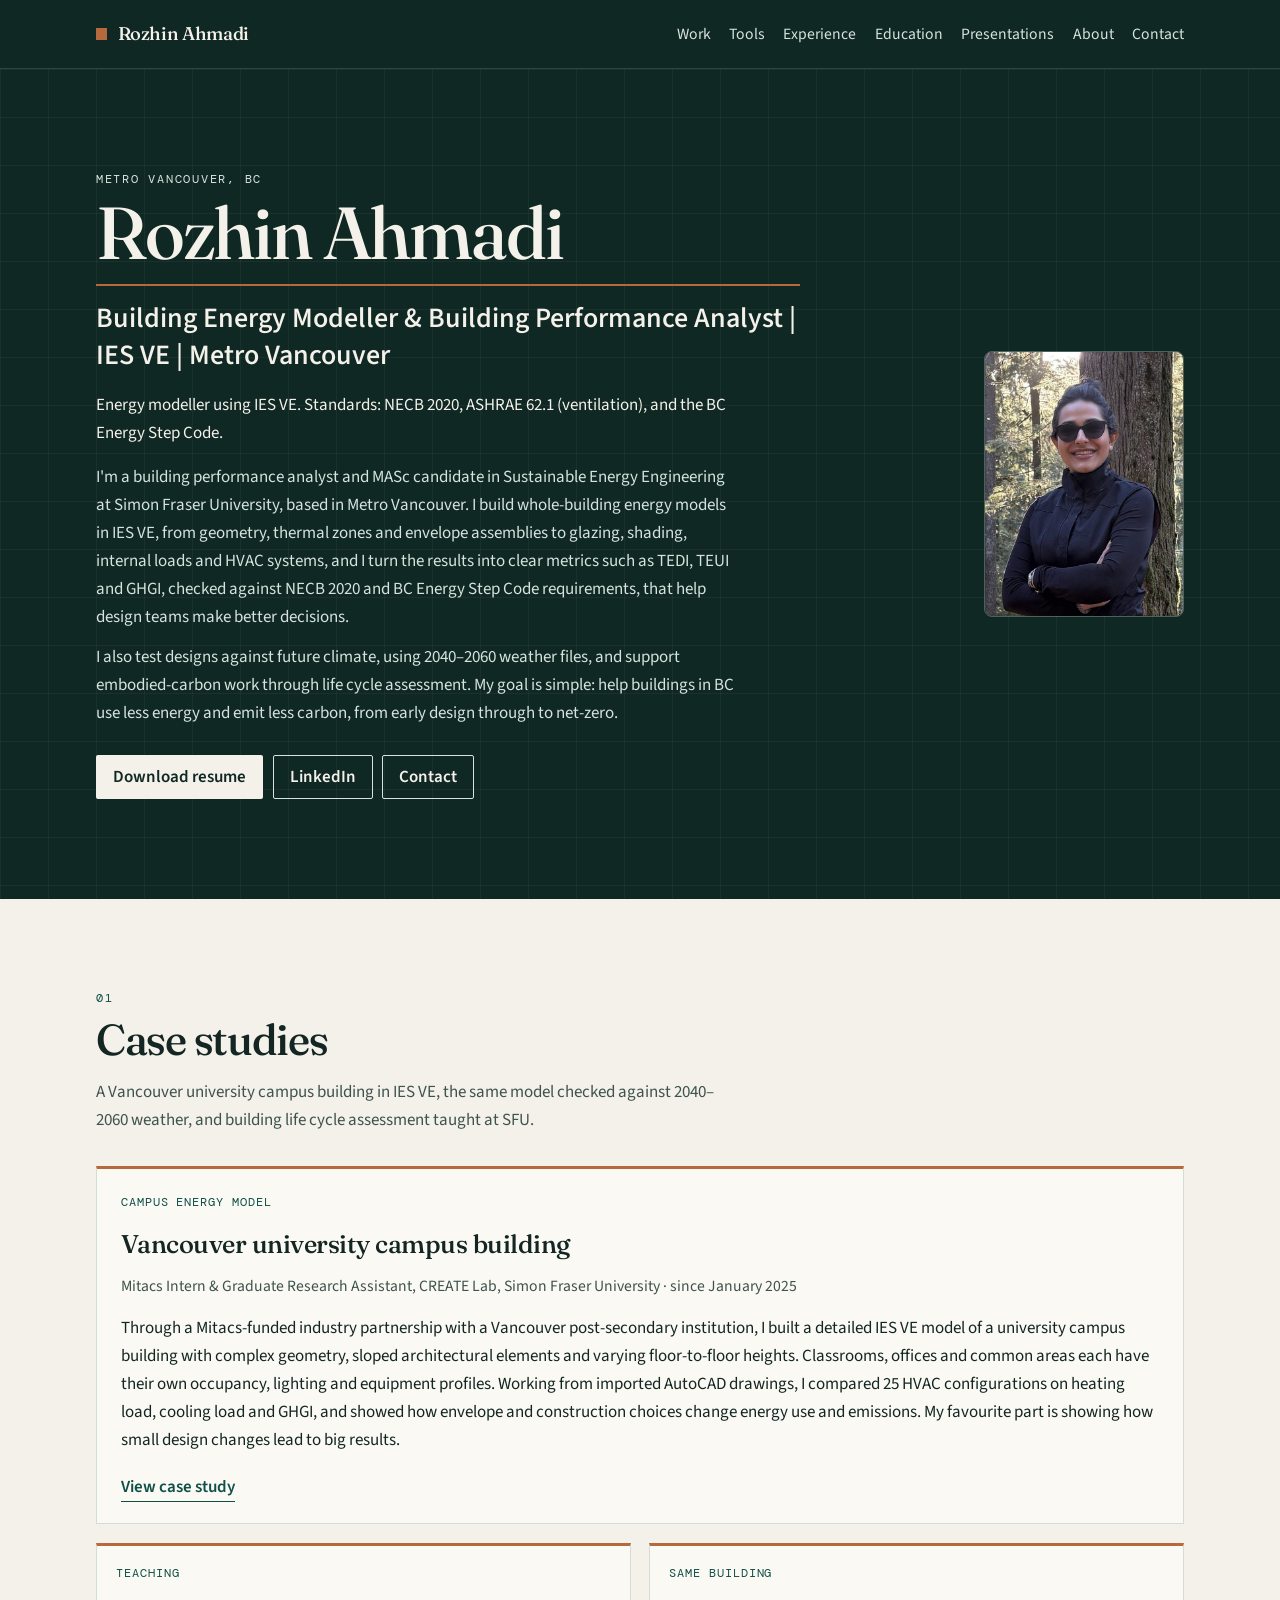
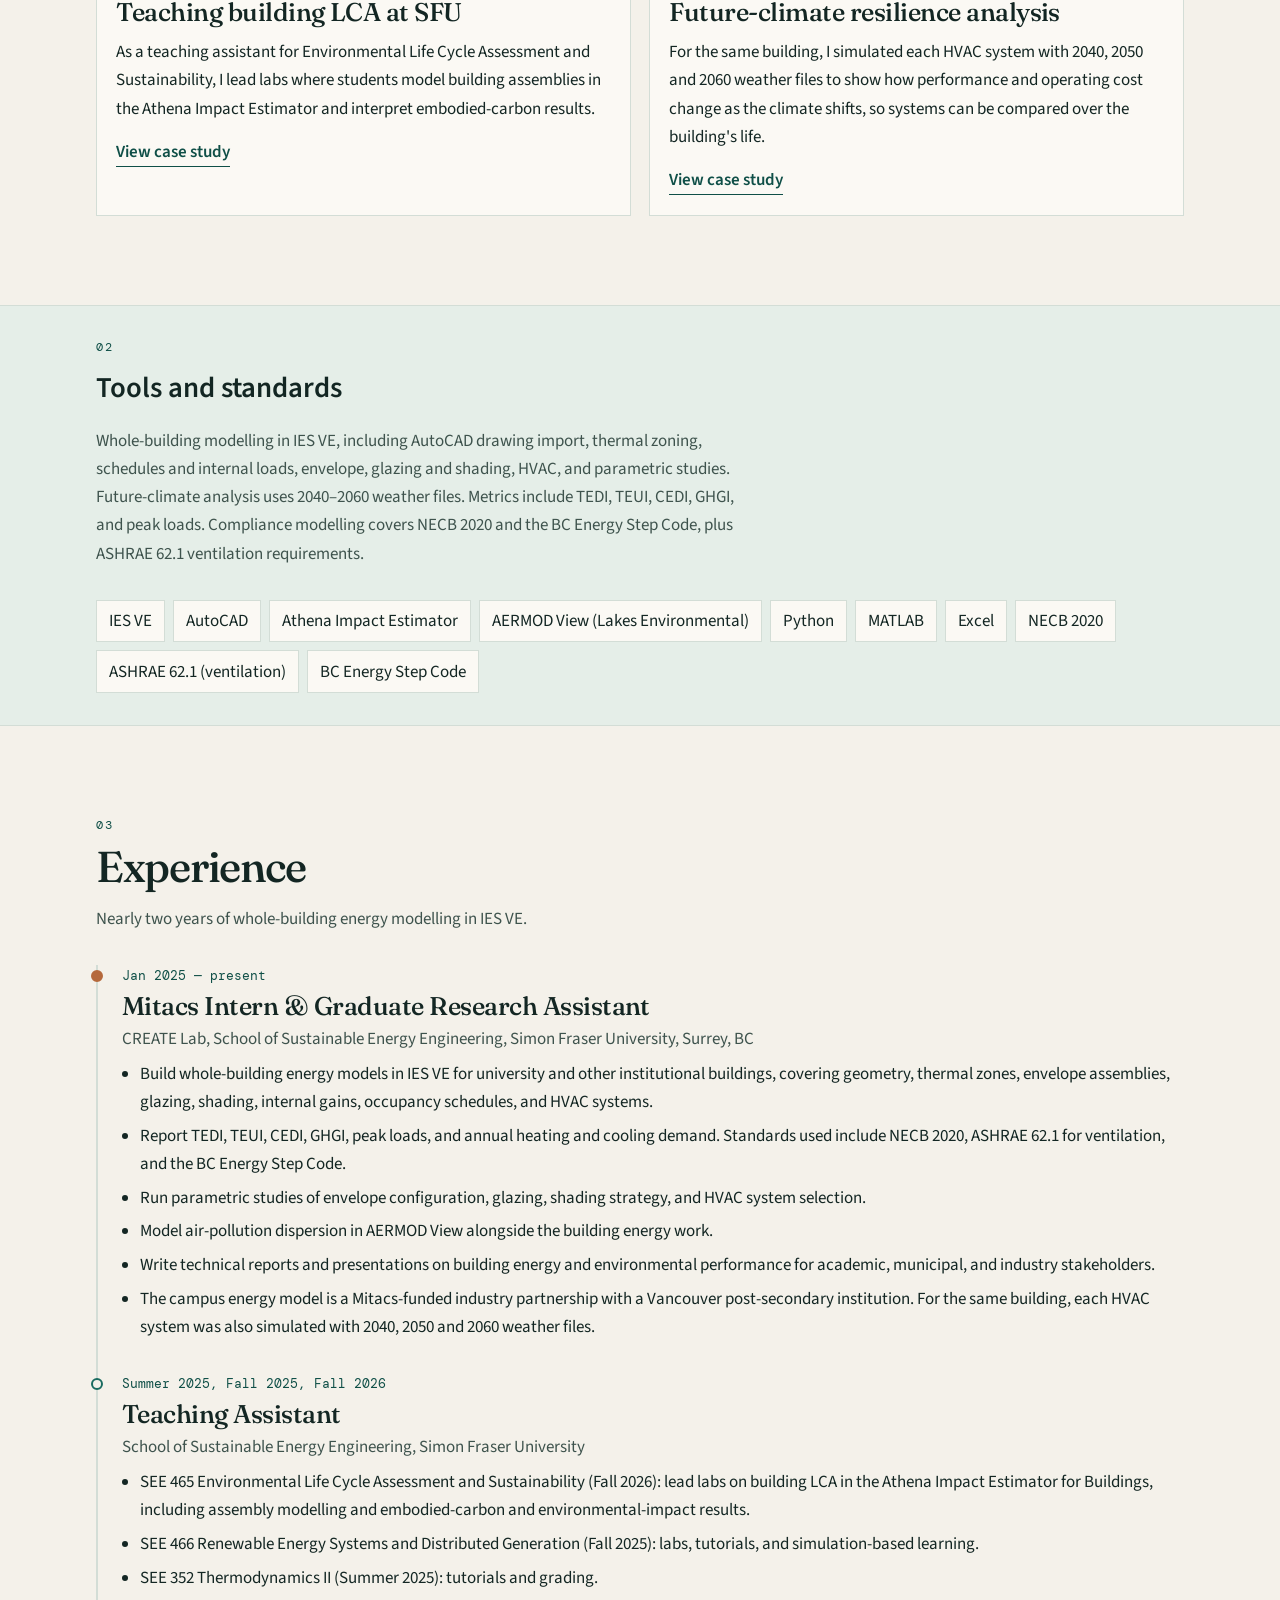
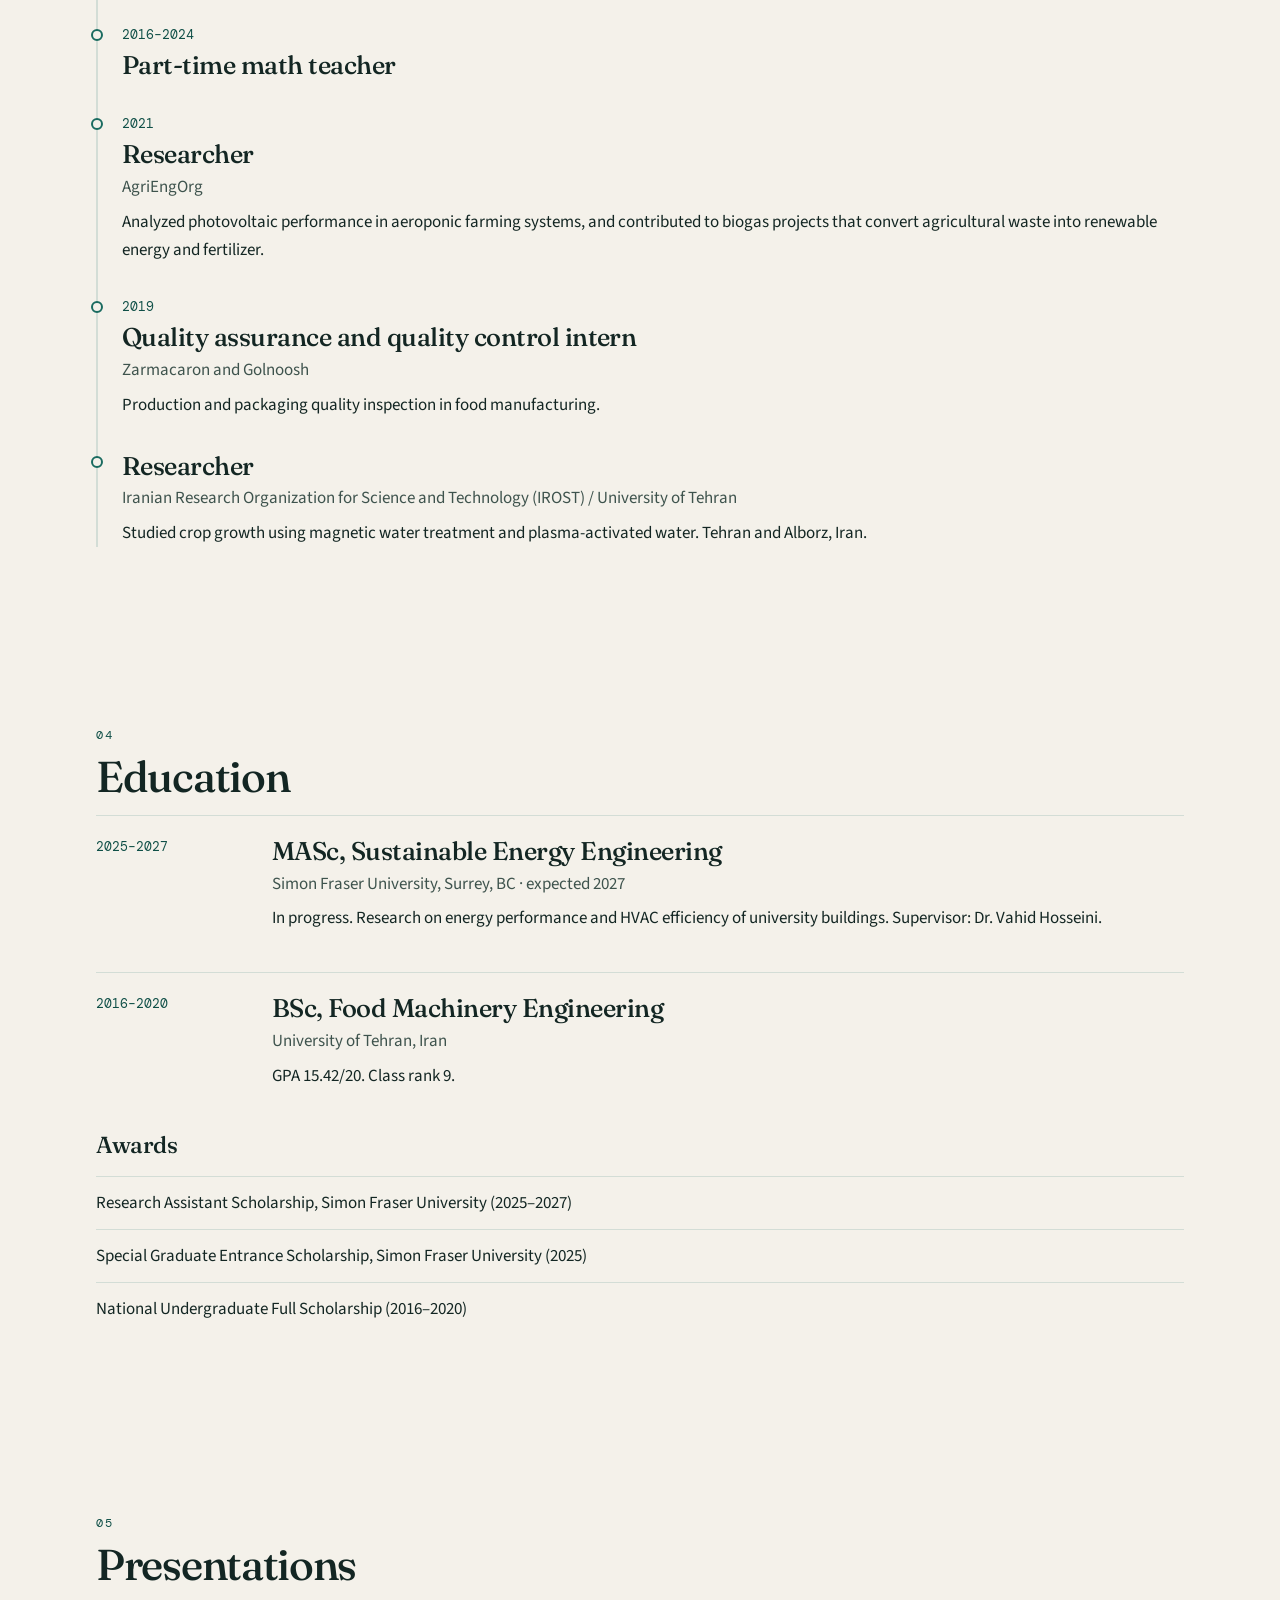
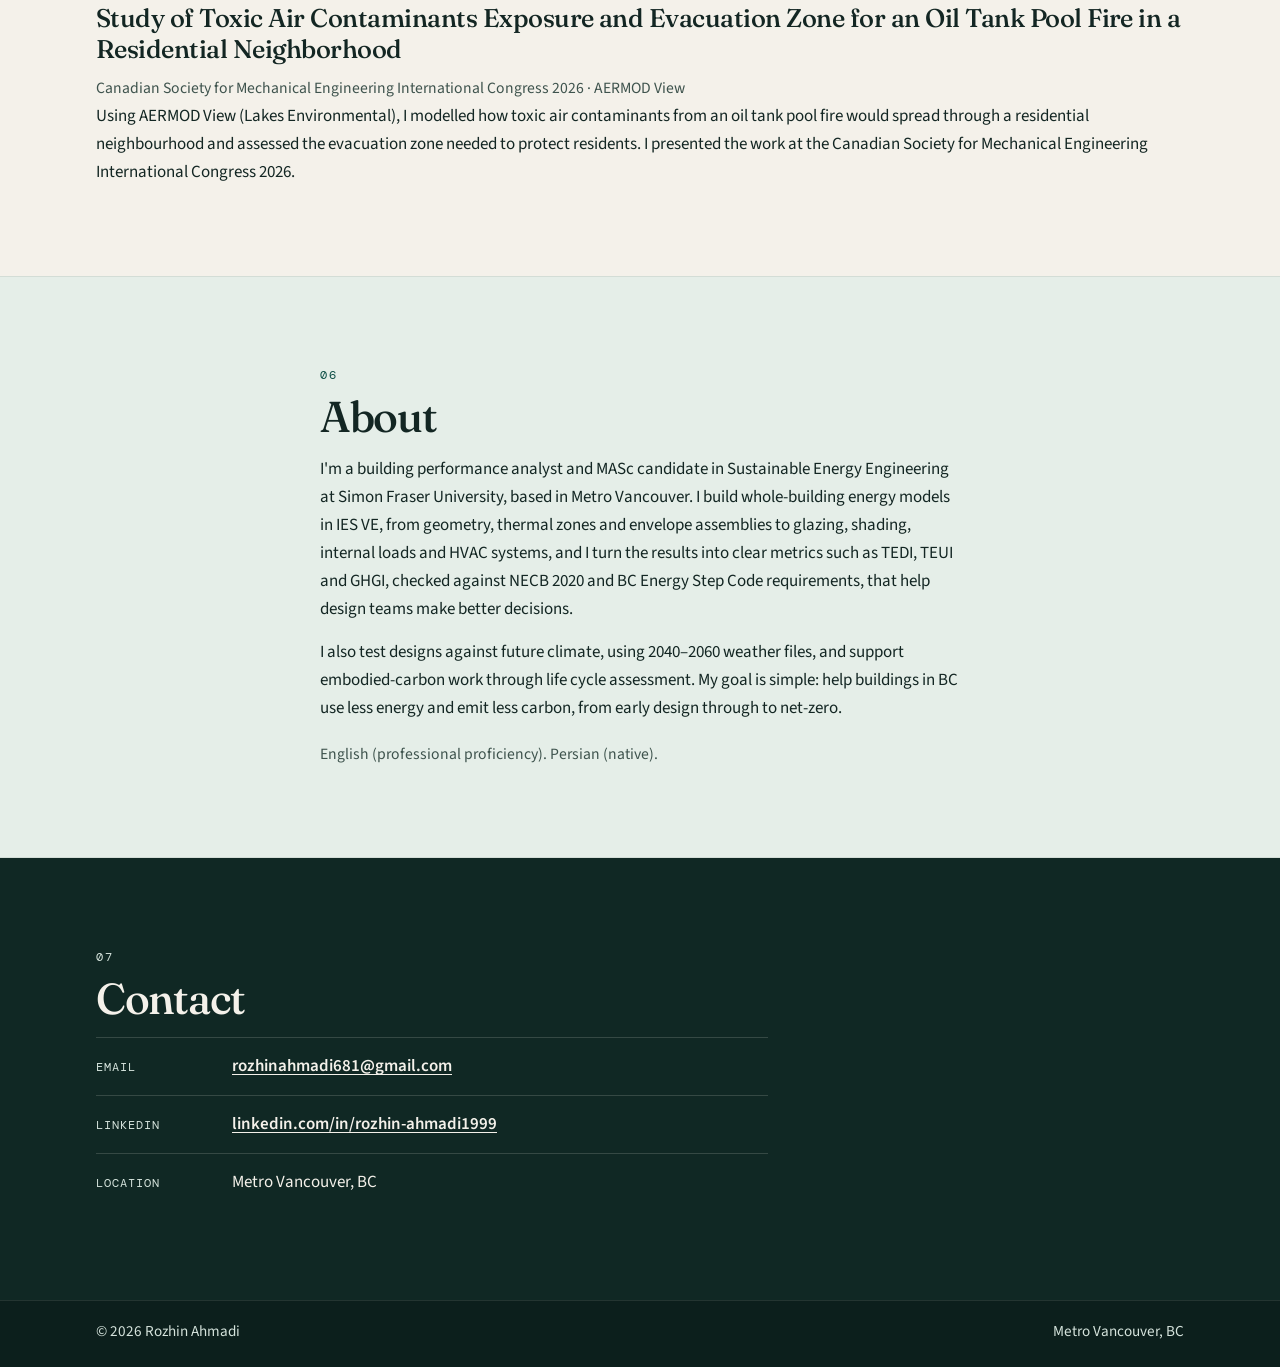
==== commit 89c4b8af: "Restore the resume download with Rozhin's final PDF The Download resume button points at assets/resu" ====
--- a/index.html
+++ b/index.html
@@ -77,11 +77,7 @@
             <p>I also test designs against future climate, using 2040–2060 weather files, and support embodied-carbon work through life cycle assessment. My goal is simple: help buildings in BC use less energy and emit less carbon, from early design through to net-zero.</p>
           </div>
           <div class="hero-actions">
-            <!--
-              Resume download is hidden.
-              To restore it, uncomment the link and point it at assets/resume/Rozhin-Ahmadi-Resume.pdf.
-            <a class="btn btn-light" href="/assets/resume/Rozhin-Ahmadi-Resume.pdf">Download resume</a>
-            -->
+            <a class="btn btn-light" href="/assets/resume/Rozhin-Ahmadi-Resume.pdf" download="Rozhin-Ahmadi-Resume.pdf">Download resume</a>
             <a class="btn btn-ghost" href="https://www.linkedin.com/in/rozhin-ahmadi1999" target="_blank" rel="noopener noreferrer">LinkedIn <span class="sr-only">(opens in a new tab)</span></a>
             <a class="btn btn-ghost" href="#contact">Contact</a>
           </div>
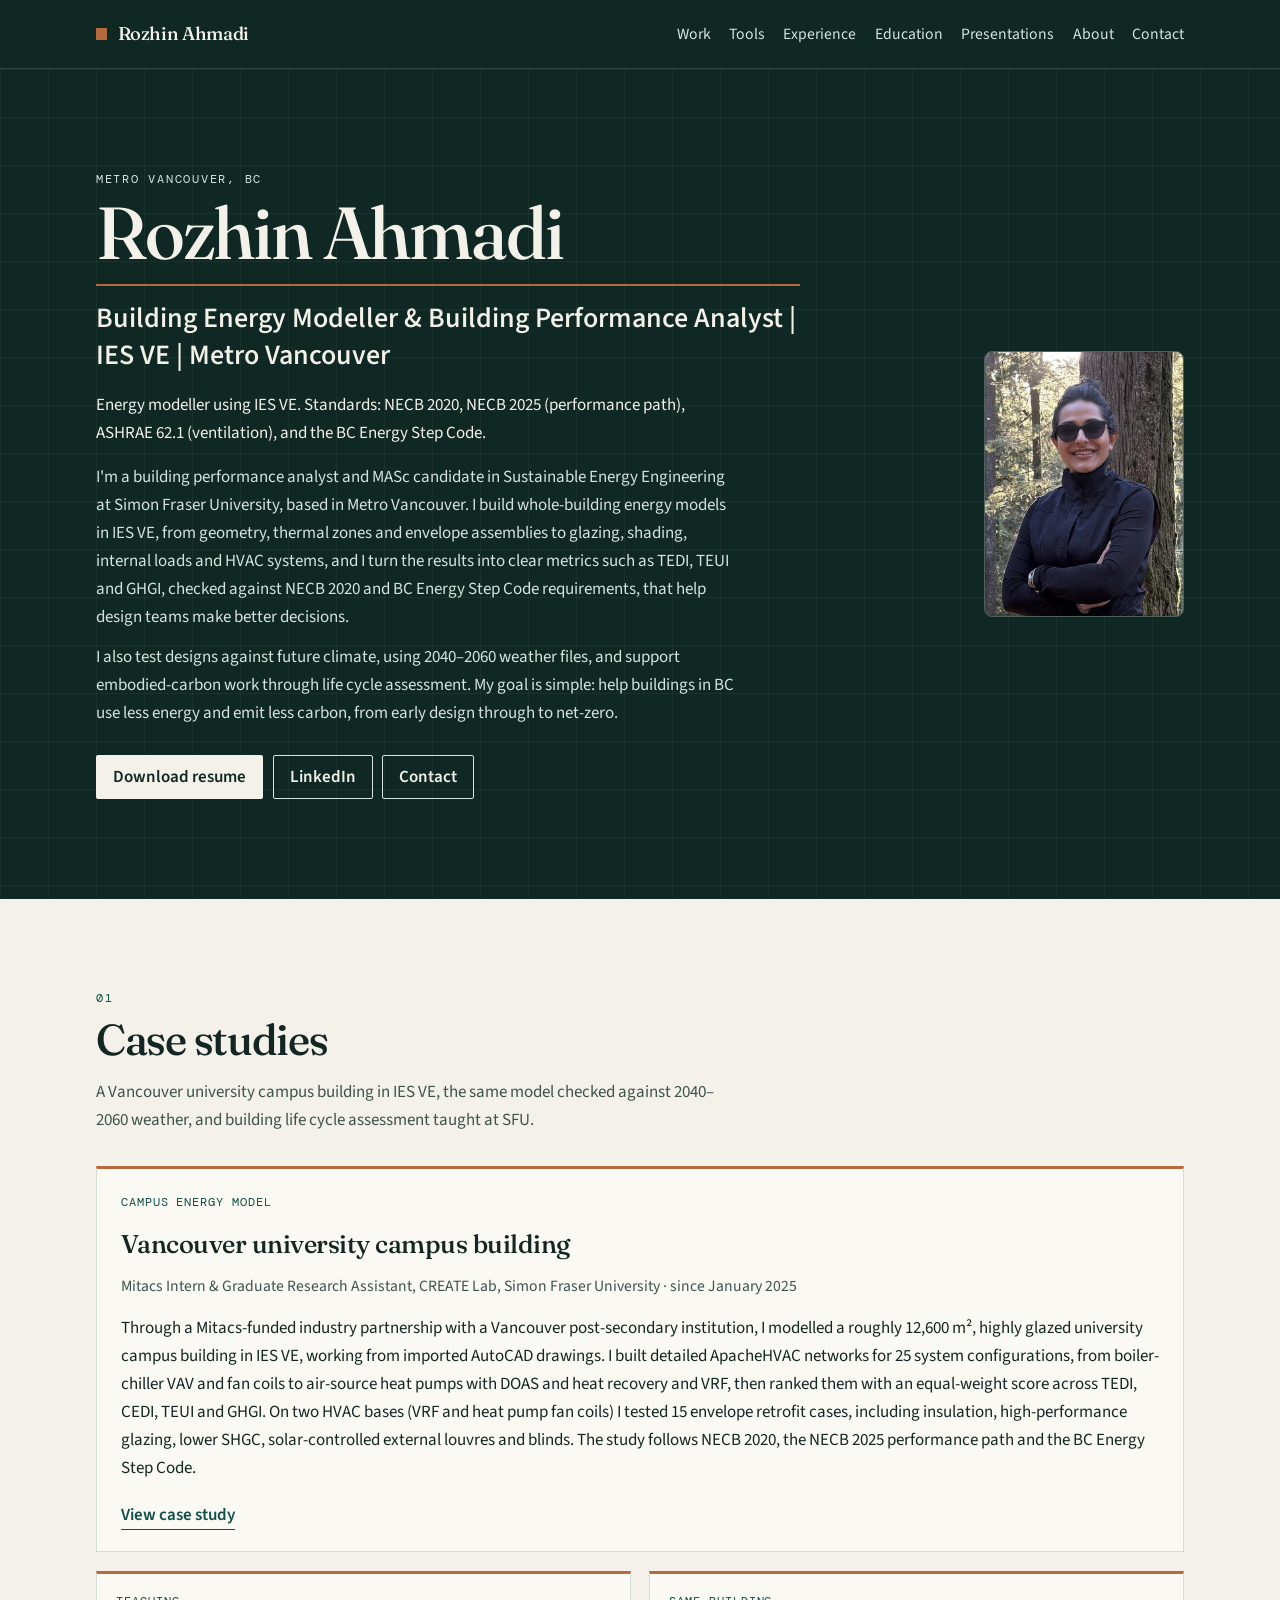
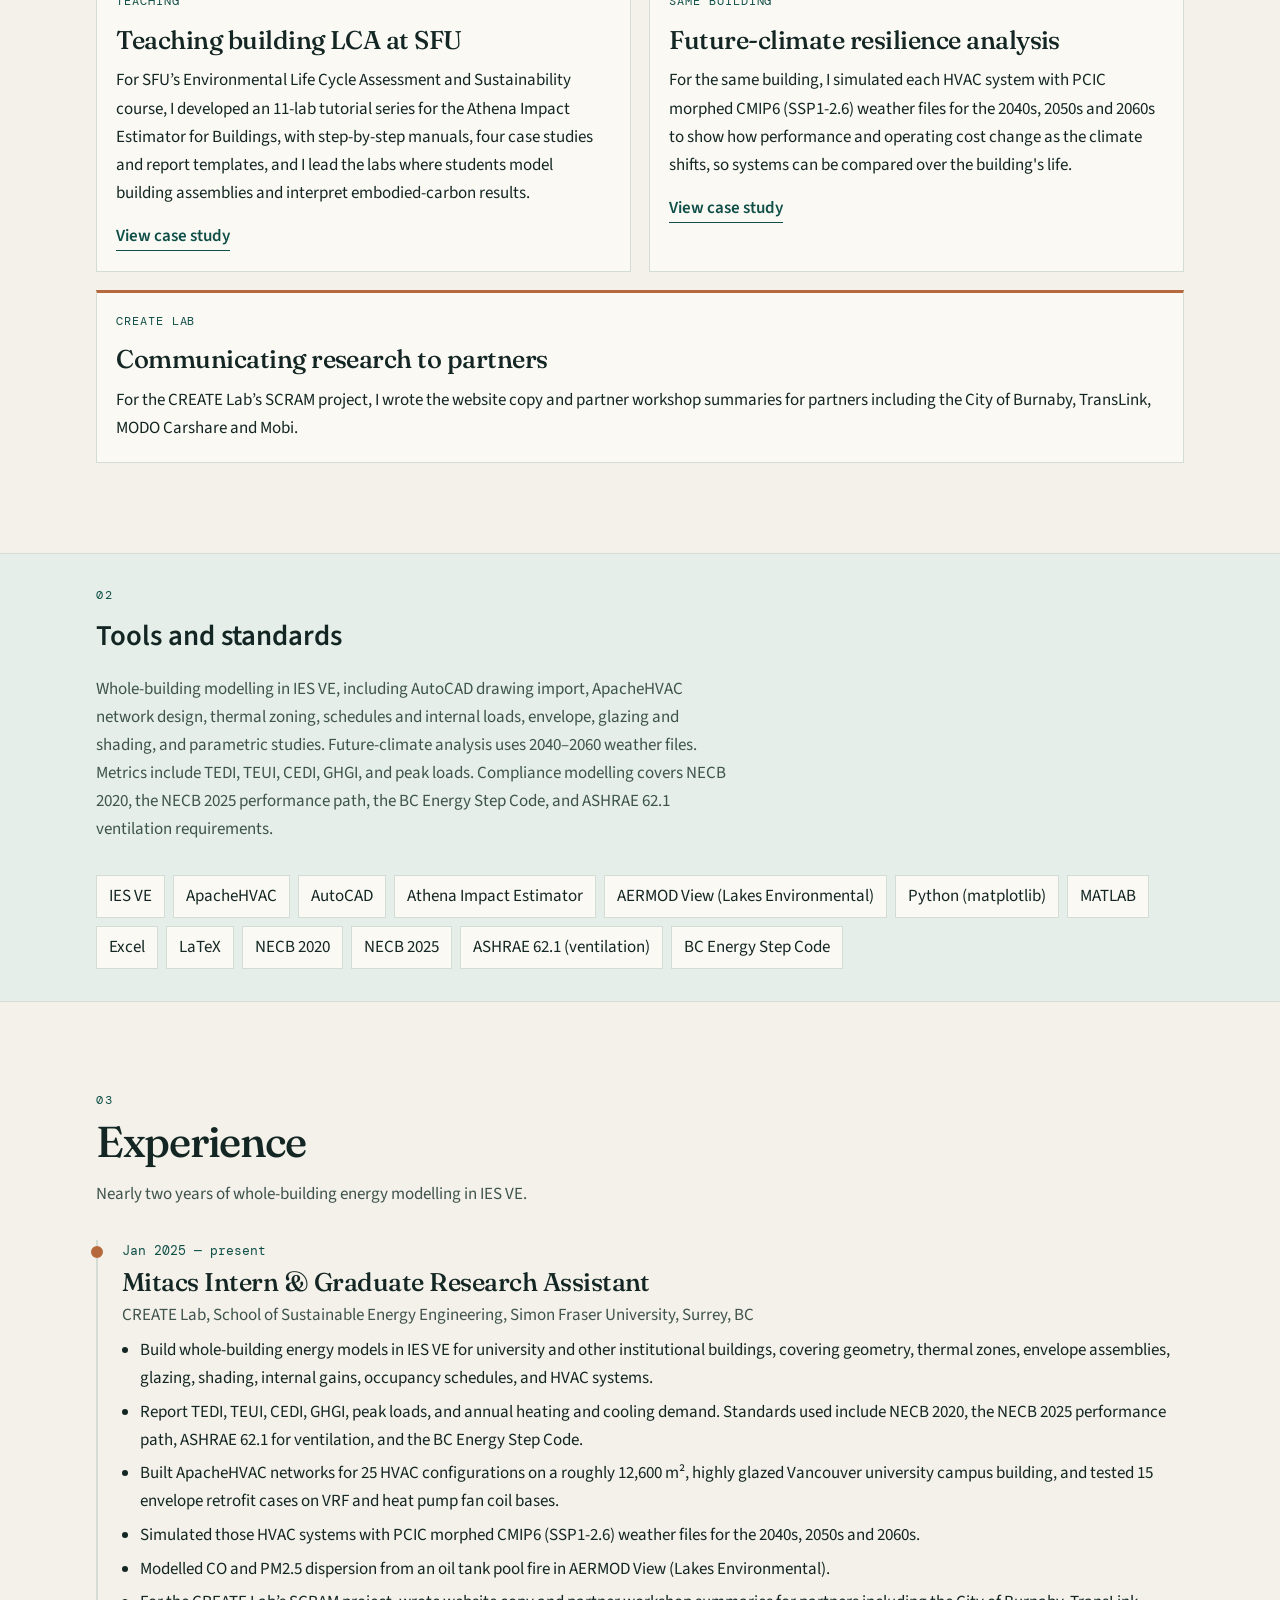
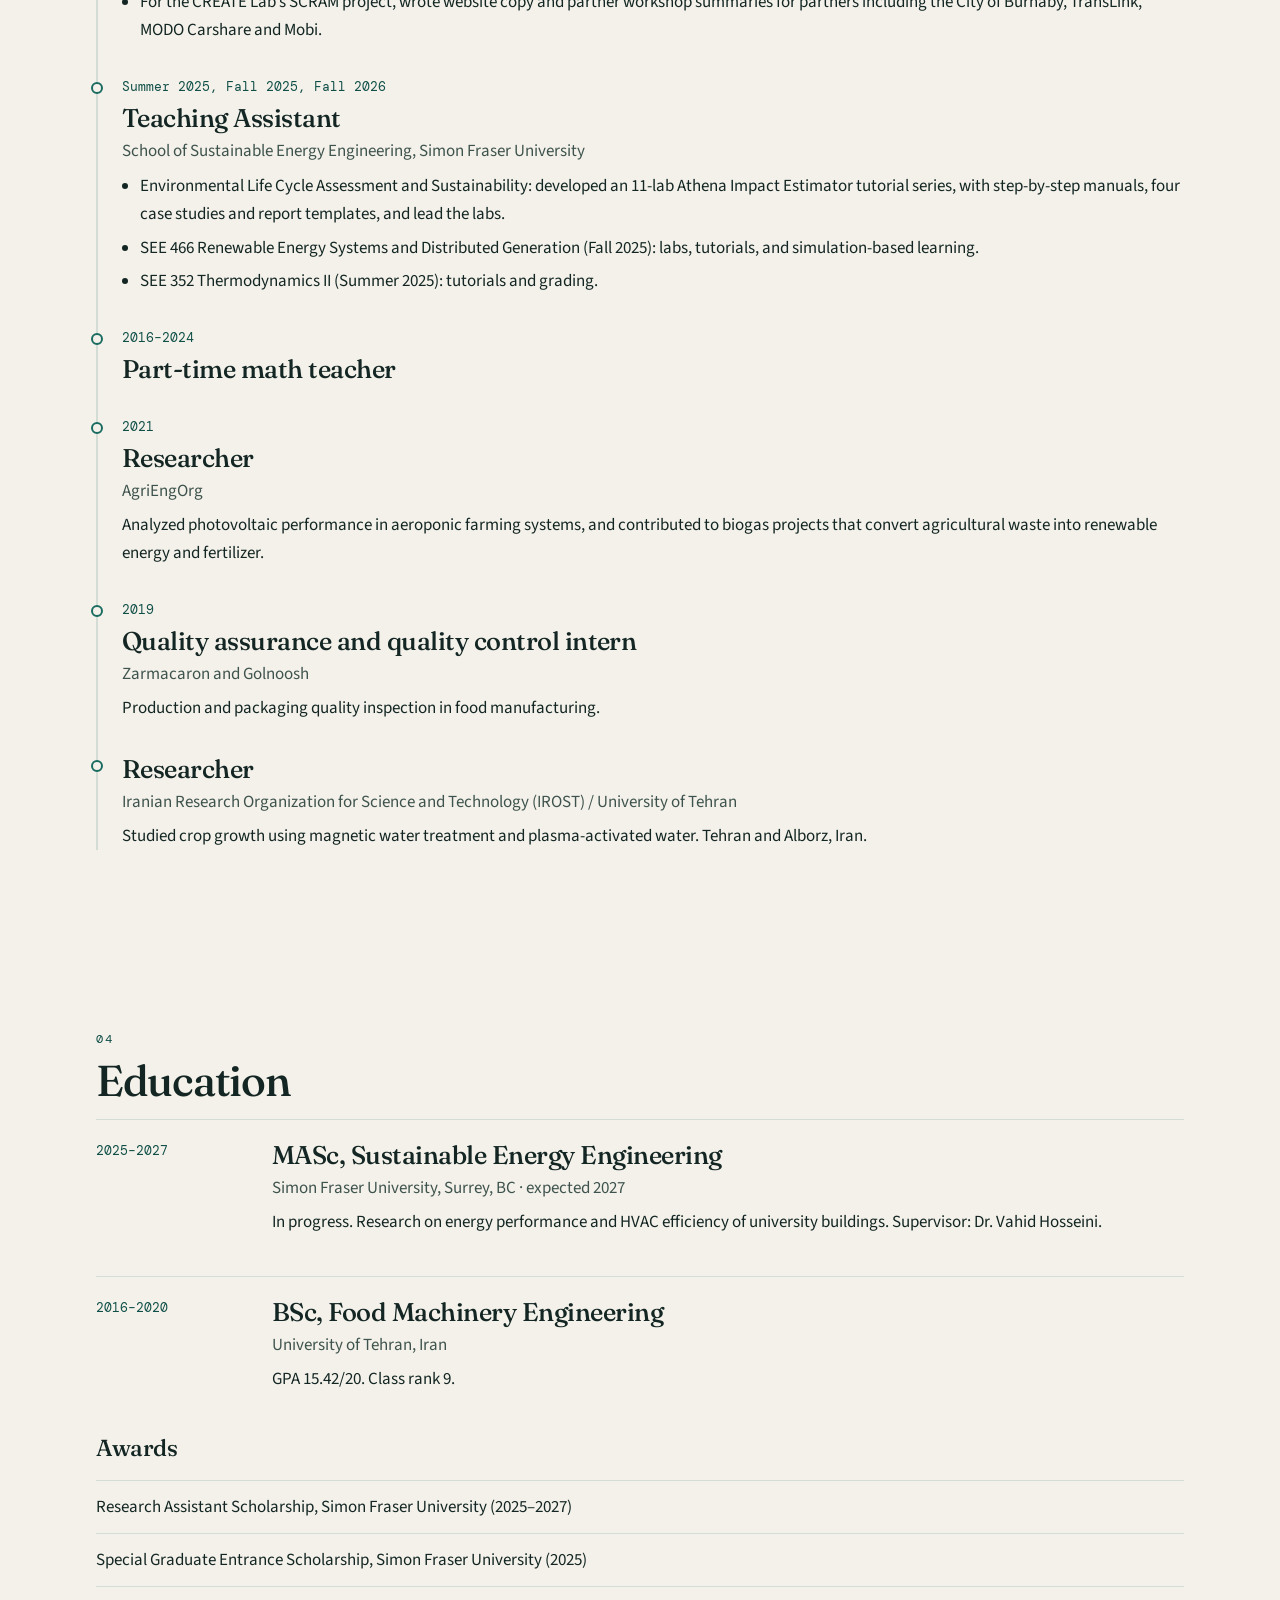
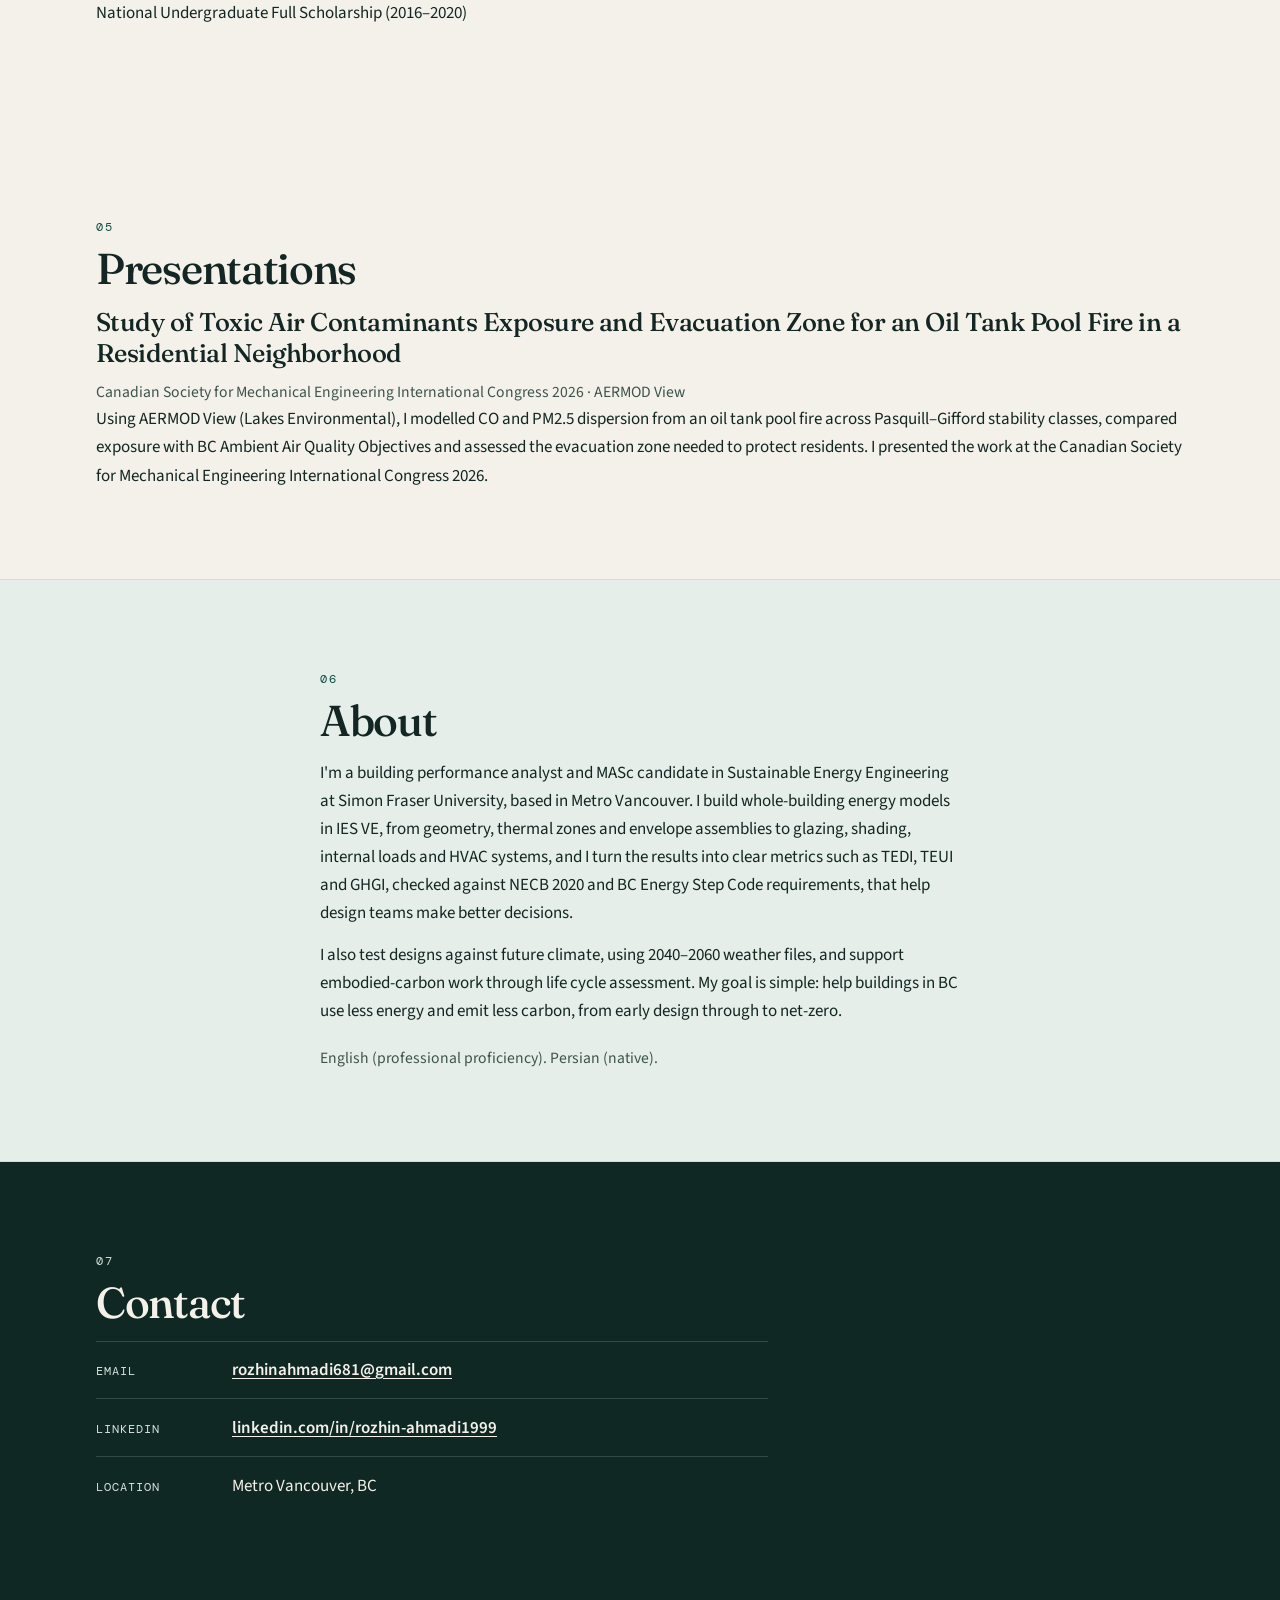
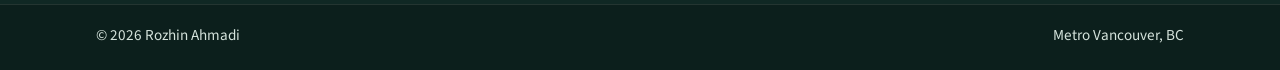
==== commit af7ed767: "Update case studies from the latest bio and replace the resume Bring in the campus HVAC and envelope" ====
--- a/index.html
+++ b/index.html
@@ -53,8 +53,10 @@
       "Athena Impact Estimator",
       "Embodied carbon",
       "NECB 2020",
+      "NECB 2025",
       "ASHRAE 62.1",
       "BC Energy Step Code",
+      "ApacheHVAC",
       "AERMOD View (Lakes Environmental)",
       "AutoCAD",
       "Future climate analysis"
@@ -71,7 +73,7 @@
           <p class="hero-kicker">Metro Vancouver, BC</p>
           <h1 id="hero-name">Rozhin Ahmadi</h1>
           <p class="hero-role">Building Energy Modeller &amp; Building Performance Analyst | IES VE | Metro Vancouver</p>
-          <p class="hero-value">Energy modeller using IES VE. Standards: NECB 2020, ASHRAE 62.1 (ventilation), and the BC Energy Step Code.</p>
+          <p class="hero-value">Energy modeller using IES VE. Standards: NECB 2020, NECB 2025 (performance path), ASHRAE 62.1 (ventilation), and the BC Energy Step Code.</p>
           <div class="hero-intro">
             <p>I'm a building performance analyst and MASc candidate in Sustainable Energy Engineering at Simon Fraser University, based in Metro Vancouver. I build whole-building energy models in IES VE, from geometry, thermal zones and envelope assemblies to glazing, shading, internal loads and HVAC systems, and I turn the results into clear metrics such as TEDI, TEUI and GHGI, checked against NECB 2020 and BC Energy Step Code requirements, that help design teams make better decisions.</p>
             <p>I also test designs against future climate, using 2040–2060 weather files, and support embodied-carbon work through life cycle assessment. My goal is simple: help buildings in BC use less energy and emit less carbon, from early design through to net-zero.</p>
@@ -103,7 +105,7 @@
             <p class="k">Campus energy model</p>
             <h3><a href="/case-studies/vancouver-university-campus.html">Vancouver university campus building</a></h3>
             <p class="meta">Mitacs Intern &amp; Graduate Research Assistant, CREATE Lab, Simon Fraser University · since January 2025</p>
-            <p>Through a Mitacs-funded industry partnership with a Vancouver post-secondary institution, I built a detailed IES VE model of a university campus building with complex geometry, sloped architectural elements and varying floor-to-floor heights. Classrooms, offices and common areas each have their own occupancy, lighting and equipment profiles. Working from imported AutoCAD drawings, I compared 25 HVAC configurations on heating load, cooling load and GHGI, and showed how envelope and construction choices change energy use and emissions. My favourite part is showing how small design changes lead to big results.</p>
+            <p>Through a Mitacs-funded industry partnership with a Vancouver post-secondary institution, I modelled a roughly 12,600 m², highly glazed university campus building in IES VE, working from imported AutoCAD drawings. I built detailed ApacheHVAC networks for 25 system configurations, from boiler-chiller VAV and fan coils to air-source heat pumps with DOAS and heat recovery and VRF, then ranked them with an equal-weight score across TEDI, CEDI, TEUI and GHGI. On two HVAC bases (VRF and heat pump fan coils) I tested 15 envelope retrofit cases, including insulation, high-performance glazing, lower SHGC, solar-controlled external louvres and blinds. The study follows NECB 2020, the NECB 2025 performance path and the BC Energy Step Code.</p>
             <a class="text-link" href="/case-studies/vancouver-university-campus.html">View case study</a>
           </div>
         </article>
@@ -113,7 +115,7 @@
             <div class="card-body">
               <p class="k">Teaching</p>
               <h3><a href="/case-studies/teaching-building-lca.html">Teaching building LCA at SFU</a></h3>
-              <p>As a teaching assistant for Environmental Life Cycle Assessment and Sustainability, I lead labs where students model building assemblies in the Athena Impact Estimator and interpret embodied-carbon results.</p>
+              <p>For SFU’s Environmental Life Cycle Assessment and Sustainability course, I developed an 11-lab tutorial series for the Athena Impact Estimator for Buildings, with step-by-step manuals, four case studies and report templates, and I lead the labs where students model building assemblies and interpret embodied-carbon results.</p>
               <a class="text-link" href="/case-studies/teaching-building-lca.html">View case study</a>
             </div>
           </article>
@@ -121,8 +123,15 @@
             <div class="card-body">
               <p class="k">Same building</p>
               <h3><a href="/case-studies/future-climate-resilience.html">Future-climate resilience analysis</a></h3>
-              <p>For the same building, I simulated each HVAC system with 2040, 2050 and 2060 weather files to show how performance and operating cost change as the climate shifts, so systems can be compared over the building's life.</p>
+              <p>For the same building, I simulated each HVAC system with PCIC morphed CMIP6 (SSP1-2.6) weather files for the 2040s, 2050s and 2060s to show how performance and operating cost change as the climate shifts, so systems can be compared over the building's life.</p>
               <a class="text-link" href="/case-studies/future-climate-resilience.html">View case study</a>
+            </div>
+          </article>
+          <article class="card card-wide" id="scram">
+            <div class="card-body">
+              <p class="k">CREATE Lab</p>
+              <h3>Communicating research to partners</h3>
+              <p>For the CREATE Lab’s SCRAM project, I wrote the website copy and partner workshop summaries for partners including the City of Burnaby, TransLink, MODO Carshare and Mobi.</p>
             </div>
           </article>
         </div>
@@ -133,16 +142,19 @@
       <div class="wrap">
         <p class="eyebrow">02</p>
         <h2 id="tools-title">Tools and standards</h2>
-        <p class="lede">Whole-building modelling in IES VE, including AutoCAD drawing import, thermal zoning, schedules and internal loads, envelope, glazing and shading, HVAC, and parametric studies. Future-climate analysis uses 2040–2060 weather files. Metrics include TEDI, TEUI, CEDI, GHGI, and peak loads. Compliance modelling covers NECB 2020 and the BC Energy Step Code, plus ASHRAE 62.1 ventilation requirements.</p>
+        <p class="lede">Whole-building modelling in IES VE, including AutoCAD drawing import, ApacheHVAC network design, thermal zoning, schedules and internal loads, envelope, glazing and shading, and parametric studies. Future-climate analysis uses 2040–2060 weather files. Metrics include TEDI, TEUI, CEDI, GHGI, and peak loads. Compliance modelling covers NECB 2020, the NECB 2025 performance path, the BC Energy Step Code, and ASHRAE 62.1 ventilation requirements.</p>
         <ul class="tags">
           <li>IES VE</li>
+          <li>ApacheHVAC</li>
           <li>AutoCAD</li>
           <li>Athena Impact Estimator</li>
           <li>AERMOD View (Lakes Environmental)</li>
-          <li>Python</li>
+          <li>Python (matplotlib)</li>
           <li>MATLAB</li>
           <li>Excel</li>
+          <li>LaTeX</li>
           <li>NECB 2020</li>
+          <li>NECB 2025</li>
           <li>ASHRAE 62.1 (ventilation)</li>
           <li>BC Energy Step Code</li>
         </ul>
@@ -161,11 +173,11 @@
             <p class="org">CREATE Lab, School of Sustainable Energy Engineering, Simon Fraser University, Surrey, BC</p>
             <ul class="points">
               <li>Build whole-building energy models in IES VE for university and other institutional buildings, covering geometry, thermal zones, envelope assemblies, glazing, shading, internal gains, occupancy schedules, and HVAC systems.</li>
-              <li>Report TEDI, TEUI, CEDI, GHGI, peak loads, and annual heating and cooling demand. Standards used include NECB 2020, ASHRAE 62.1 for ventilation, and the BC Energy Step Code.</li>
-              <li>Run parametric studies of envelope configuration, glazing, shading strategy, and HVAC system selection.</li>
-              <li>Model air-pollution dispersion in AERMOD View alongside the building energy work.</li>
-              <li>Write technical reports and presentations on building energy and environmental performance for academic, municipal, and industry stakeholders.</li>
-              <li>The campus energy model is a Mitacs-funded industry partnership with a Vancouver post-secondary institution. For the same building, each HVAC system was also simulated with 2040, 2050 and 2060 weather files.</li>
+              <li>Report TEDI, TEUI, CEDI, GHGI, peak loads, and annual heating and cooling demand. Standards used include NECB 2020, the NECB 2025 performance path, ASHRAE 62.1 for ventilation, and the BC Energy Step Code.</li>
+              <li>Built ApacheHVAC networks for 25 HVAC configurations on a roughly 12,600 m², highly glazed Vancouver university campus building, and tested 15 envelope retrofit cases on VRF and heat pump fan coil bases.</li>
+              <li>Simulated those HVAC systems with PCIC morphed CMIP6 (SSP1-2.6) weather files for the 2040s, 2050s and 2060s.</li>
+              <li>Modelled CO and PM2.5 dispersion from an oil tank pool fire in AERMOD View (Lakes Environmental).</li>
+              <li>For the CREATE Lab’s SCRAM project, wrote website copy and partner workshop summaries for partners including the City of Burnaby, TransLink, MODO Carshare and Mobi.</li>
             </ul>
           </li>
           <li>
@@ -173,7 +185,7 @@
             <h3>Teaching Assistant</h3>
             <p class="org">School of Sustainable Energy Engineering, Simon Fraser University</p>
             <ul class="points">
-              <li>SEE 465 Environmental Life Cycle Assessment and Sustainability (Fall 2026): lead labs on building LCA in the Athena Impact Estimator for Buildings, including assembly modelling and embodied-carbon and environmental-impact results.</li>
+              <li>Environmental Life Cycle Assessment and Sustainability: developed an 11-lab Athena Impact Estimator tutorial series, with step-by-step manuals, four case studies and report templates, and lead the labs.</li>
               <li>SEE 466 Renewable Energy Systems and Distributed Generation (Fall 2025): labs, tutorials, and simulation-based learning.</li>
               <li>SEE 352 Thermodynamics II (Summer 2025): tutorials and grading.</li>
             </ul>
@@ -241,7 +253,7 @@
         <article class="entry">
           <h3>Study of Toxic Air Contaminants Exposure and Evacuation Zone for an Oil Tank Pool Fire in a Residential Neighborhood</h3>
           <p class="meta">Canadian Society for Mechanical Engineering International Congress 2026 · AERMOD View</p>
-          <p>Using AERMOD View (Lakes Environmental), I modelled how toxic air contaminants from an oil tank pool fire would spread through a residential neighbourhood and assessed the evacuation zone needed to protect residents. I presented the work at the Canadian Society for Mechanical Engineering International Congress 2026.</p>
+          <p>Using AERMOD View (Lakes Environmental), I modelled CO and PM2.5 dispersion from an oil tank pool fire across Pasquill–Gifford stability classes, compared exposure with BC Ambient Air Quality Objectives and assessed the evacuation zone needed to protect residents. I presented the work at the Canadian Society for Mechanical Engineering International Congress 2026.</p>
         </article>
       </div>
     </section>
--- a/css/styles.css
+++ b/css/styles.css
@@ -510,6 +510,10 @@
   margin-top: 1.15rem;
 }
 
+.card-wide {
+  grid-column: 1 / -1;
+}
+
 .card {
   display: flex;
   flex-direction: column;
